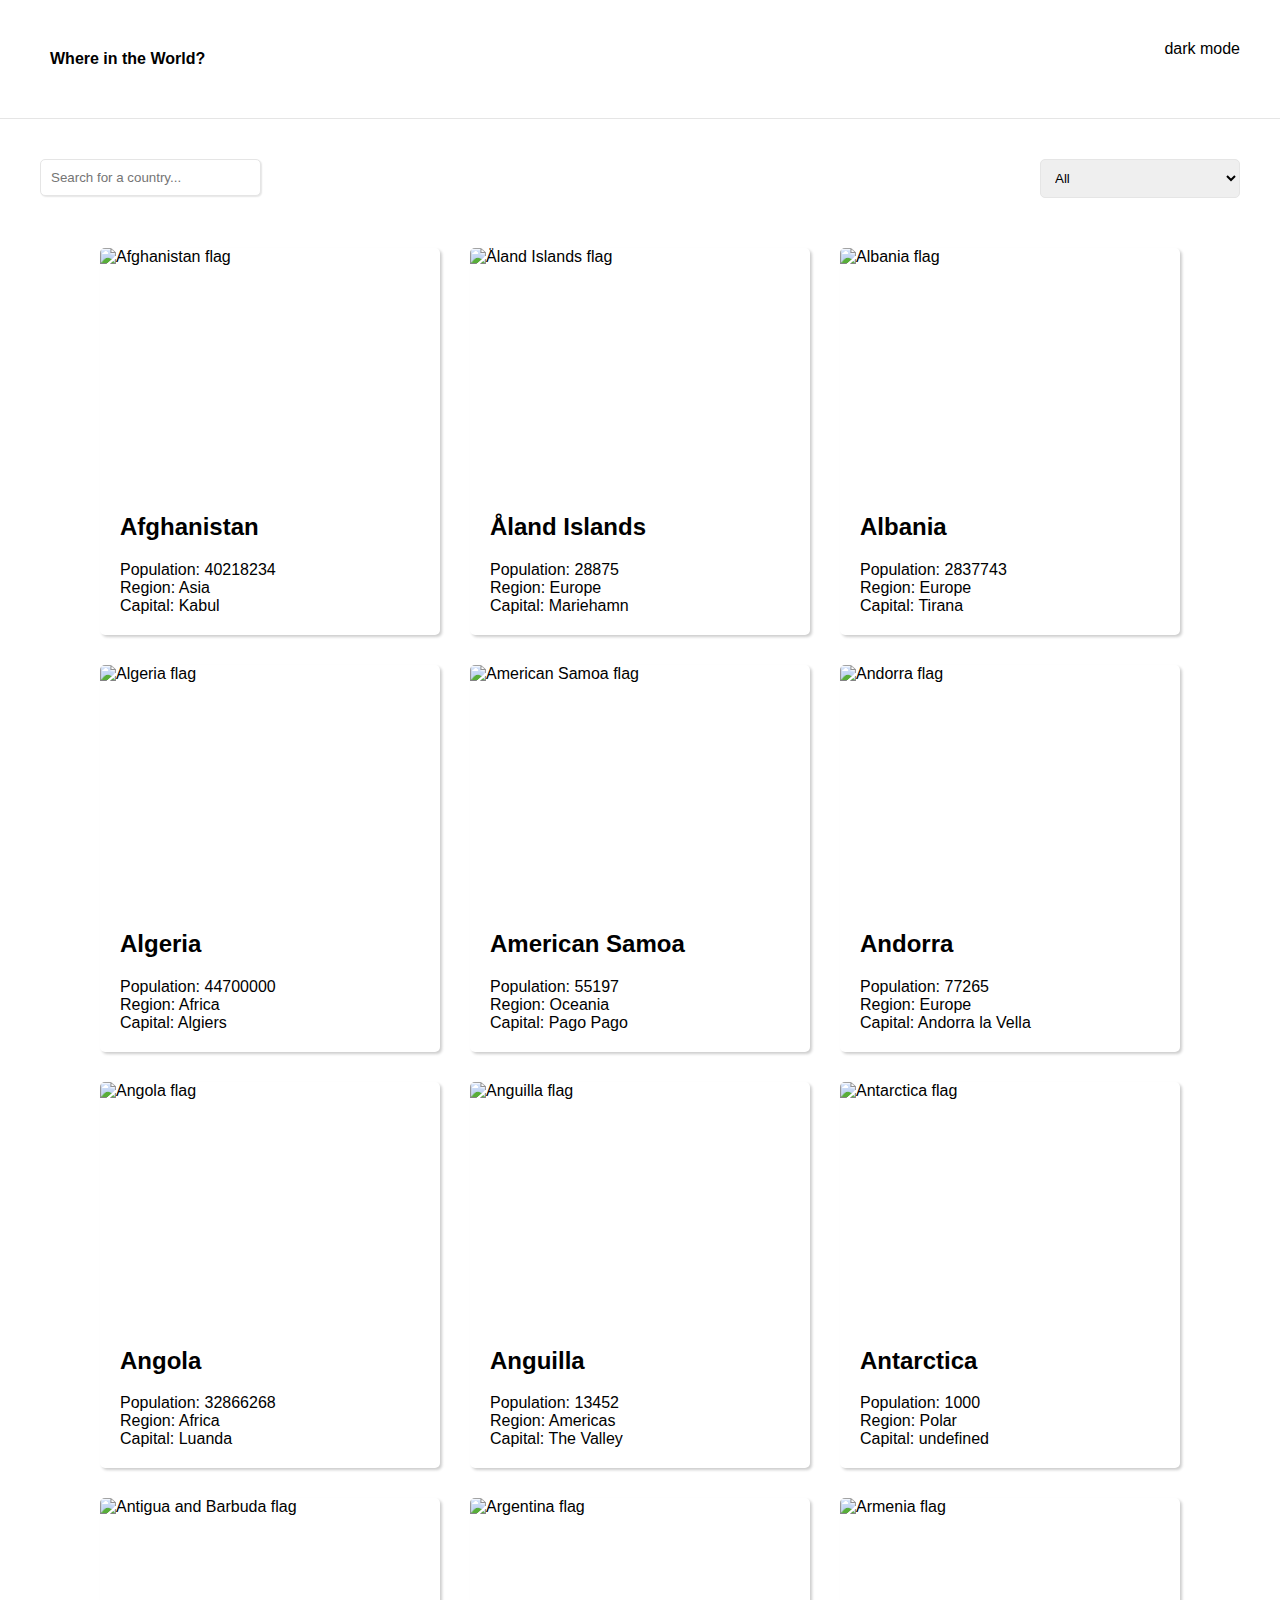
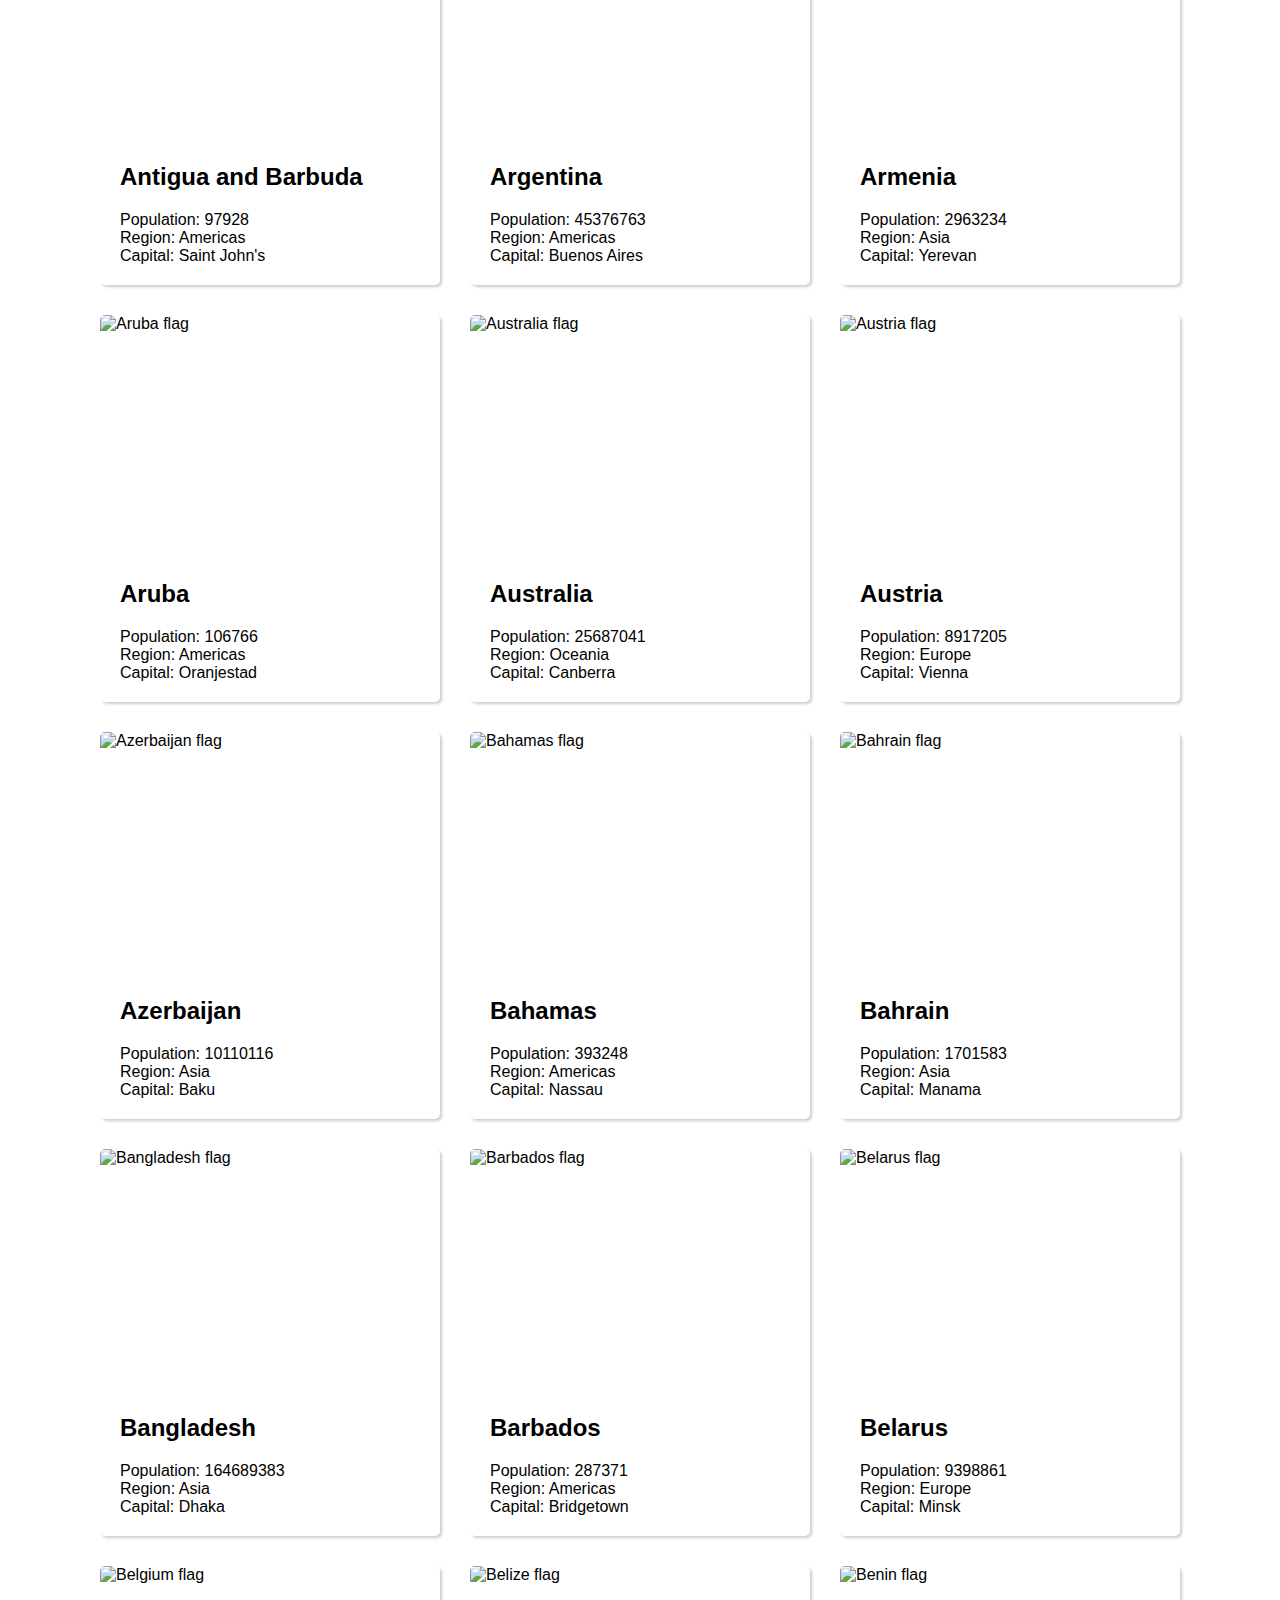
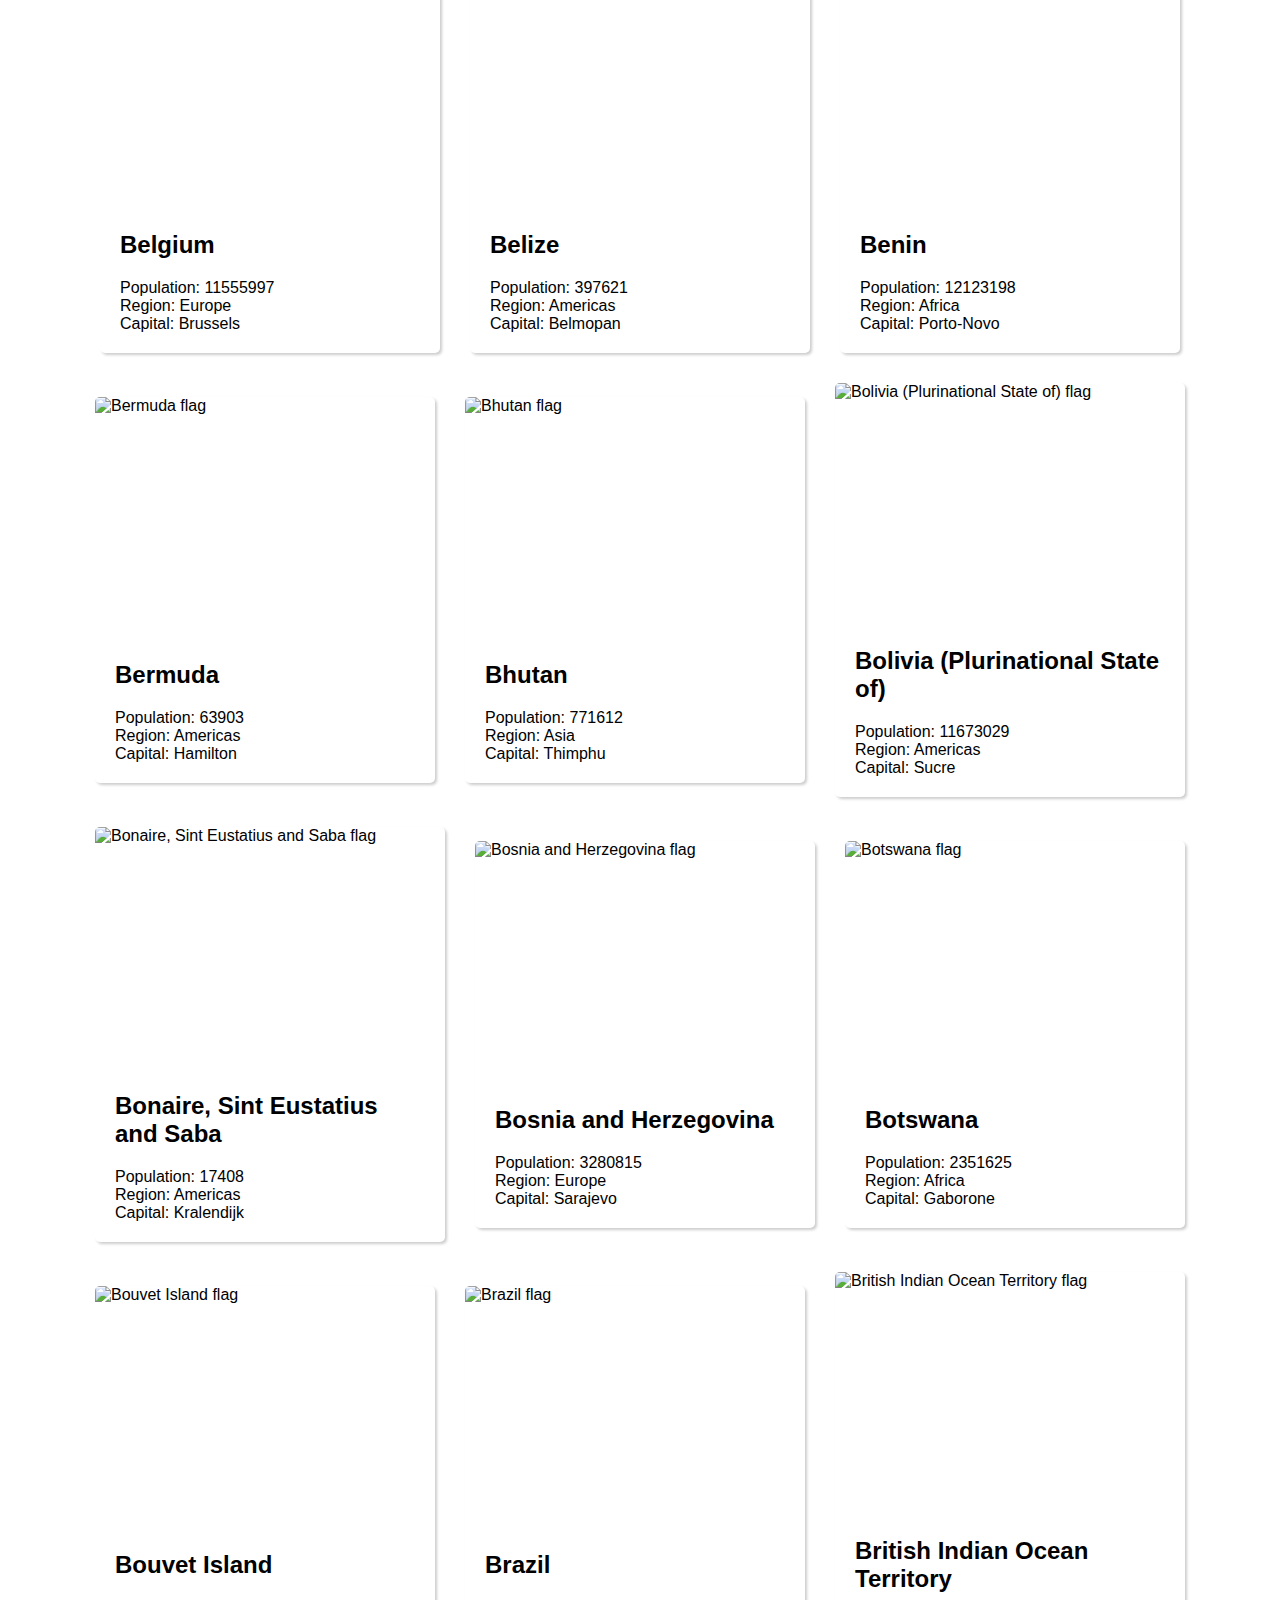
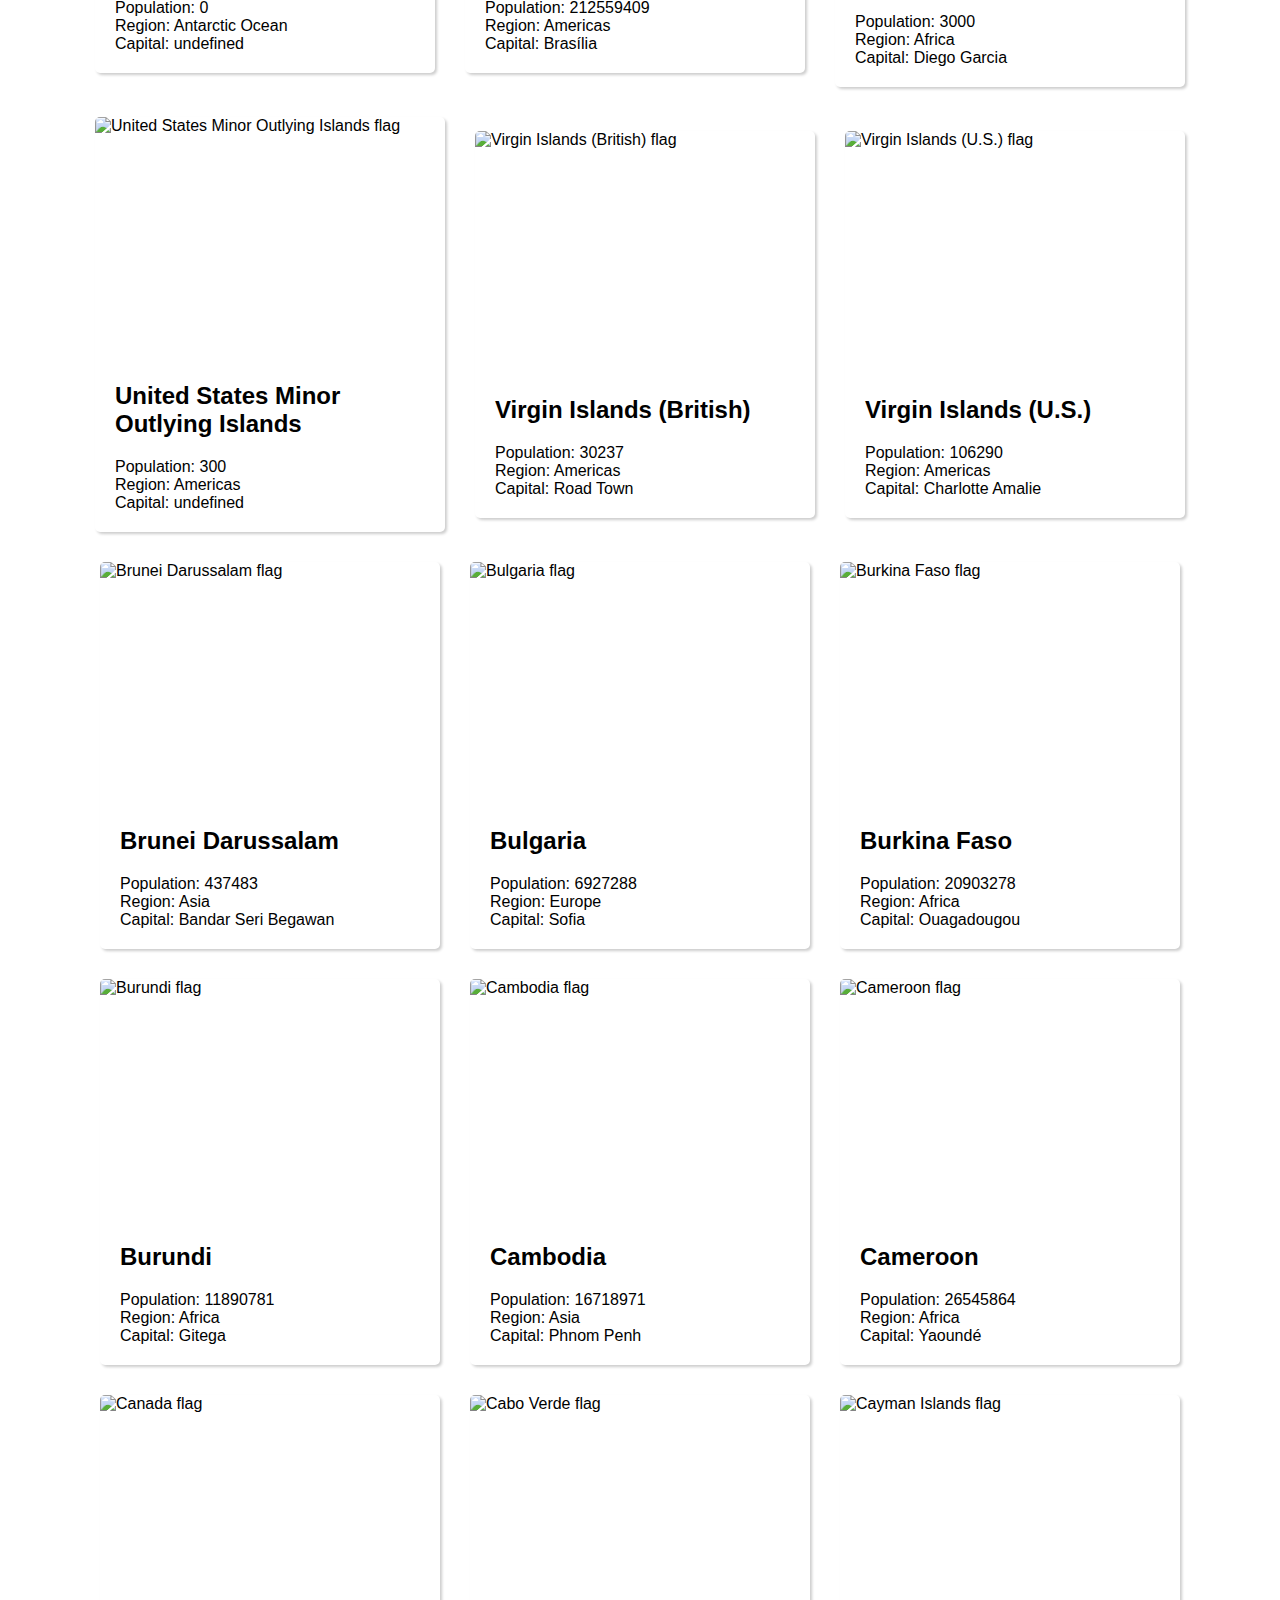
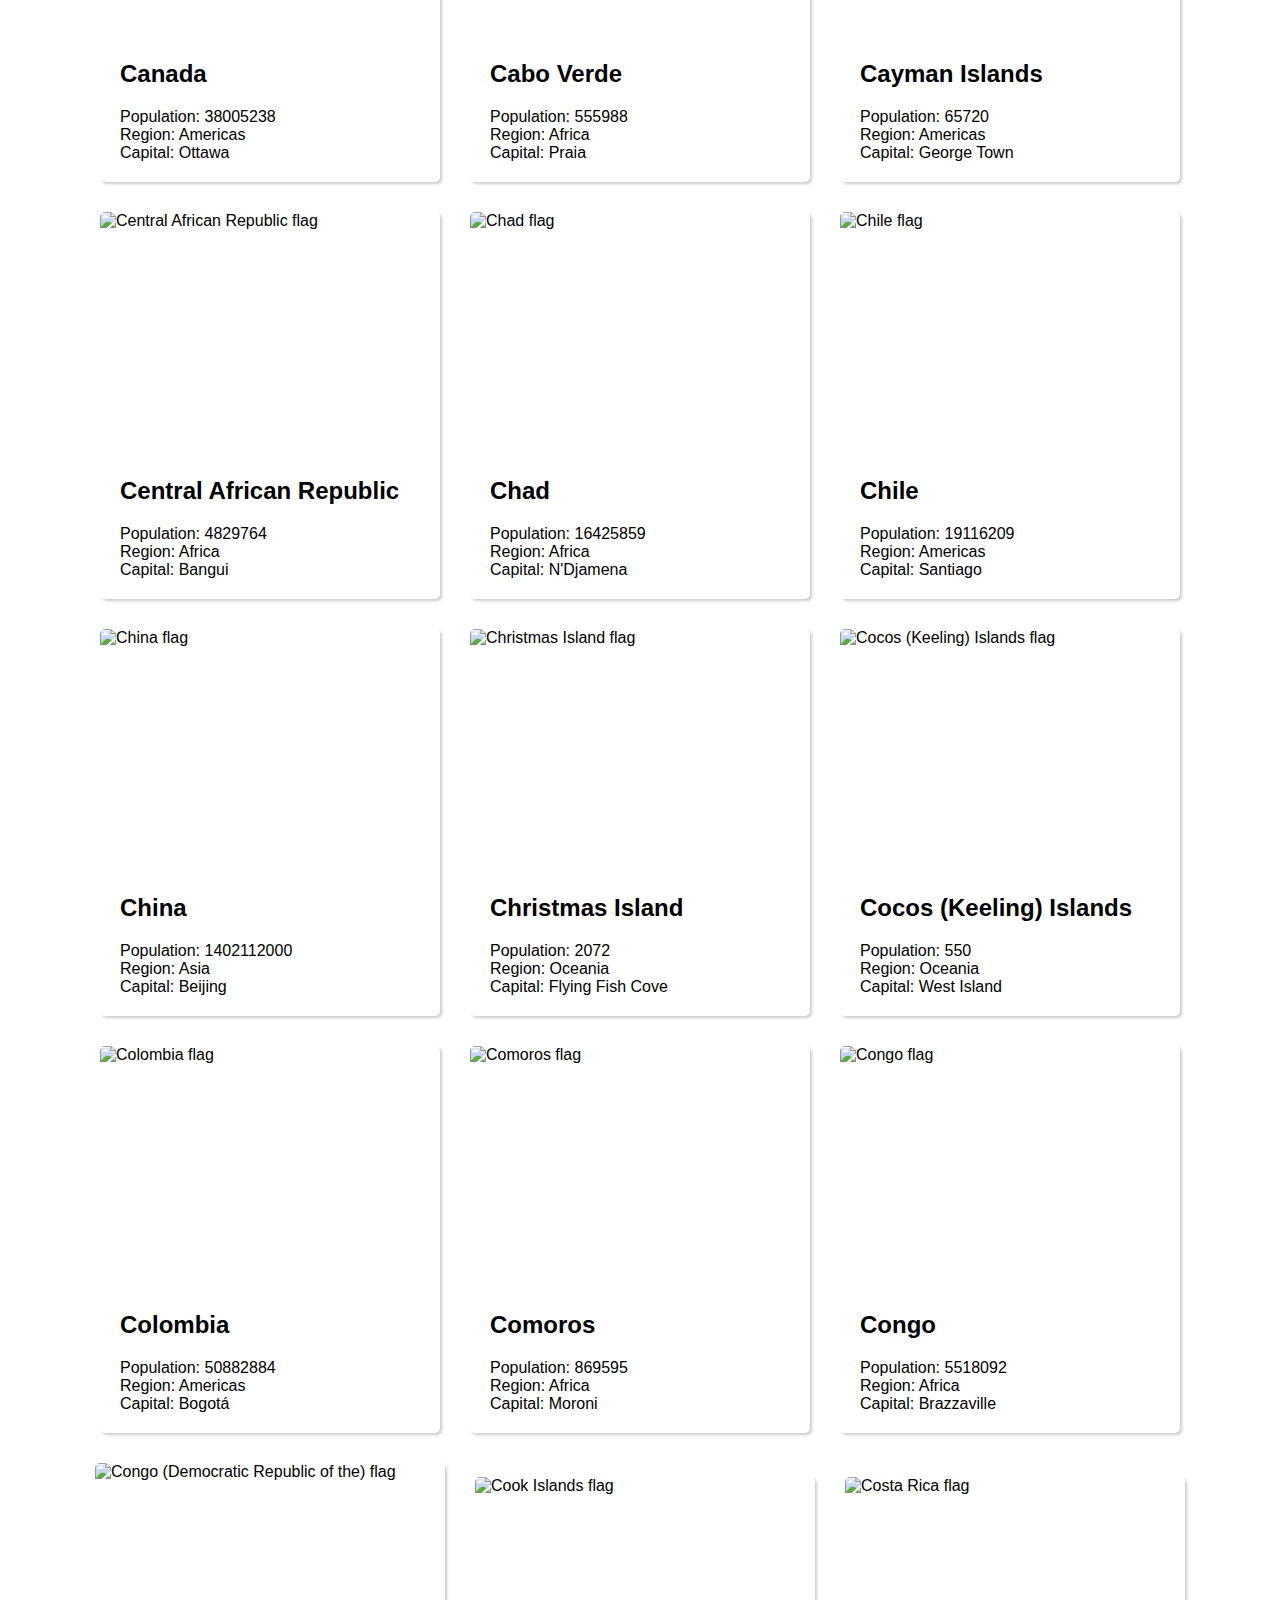
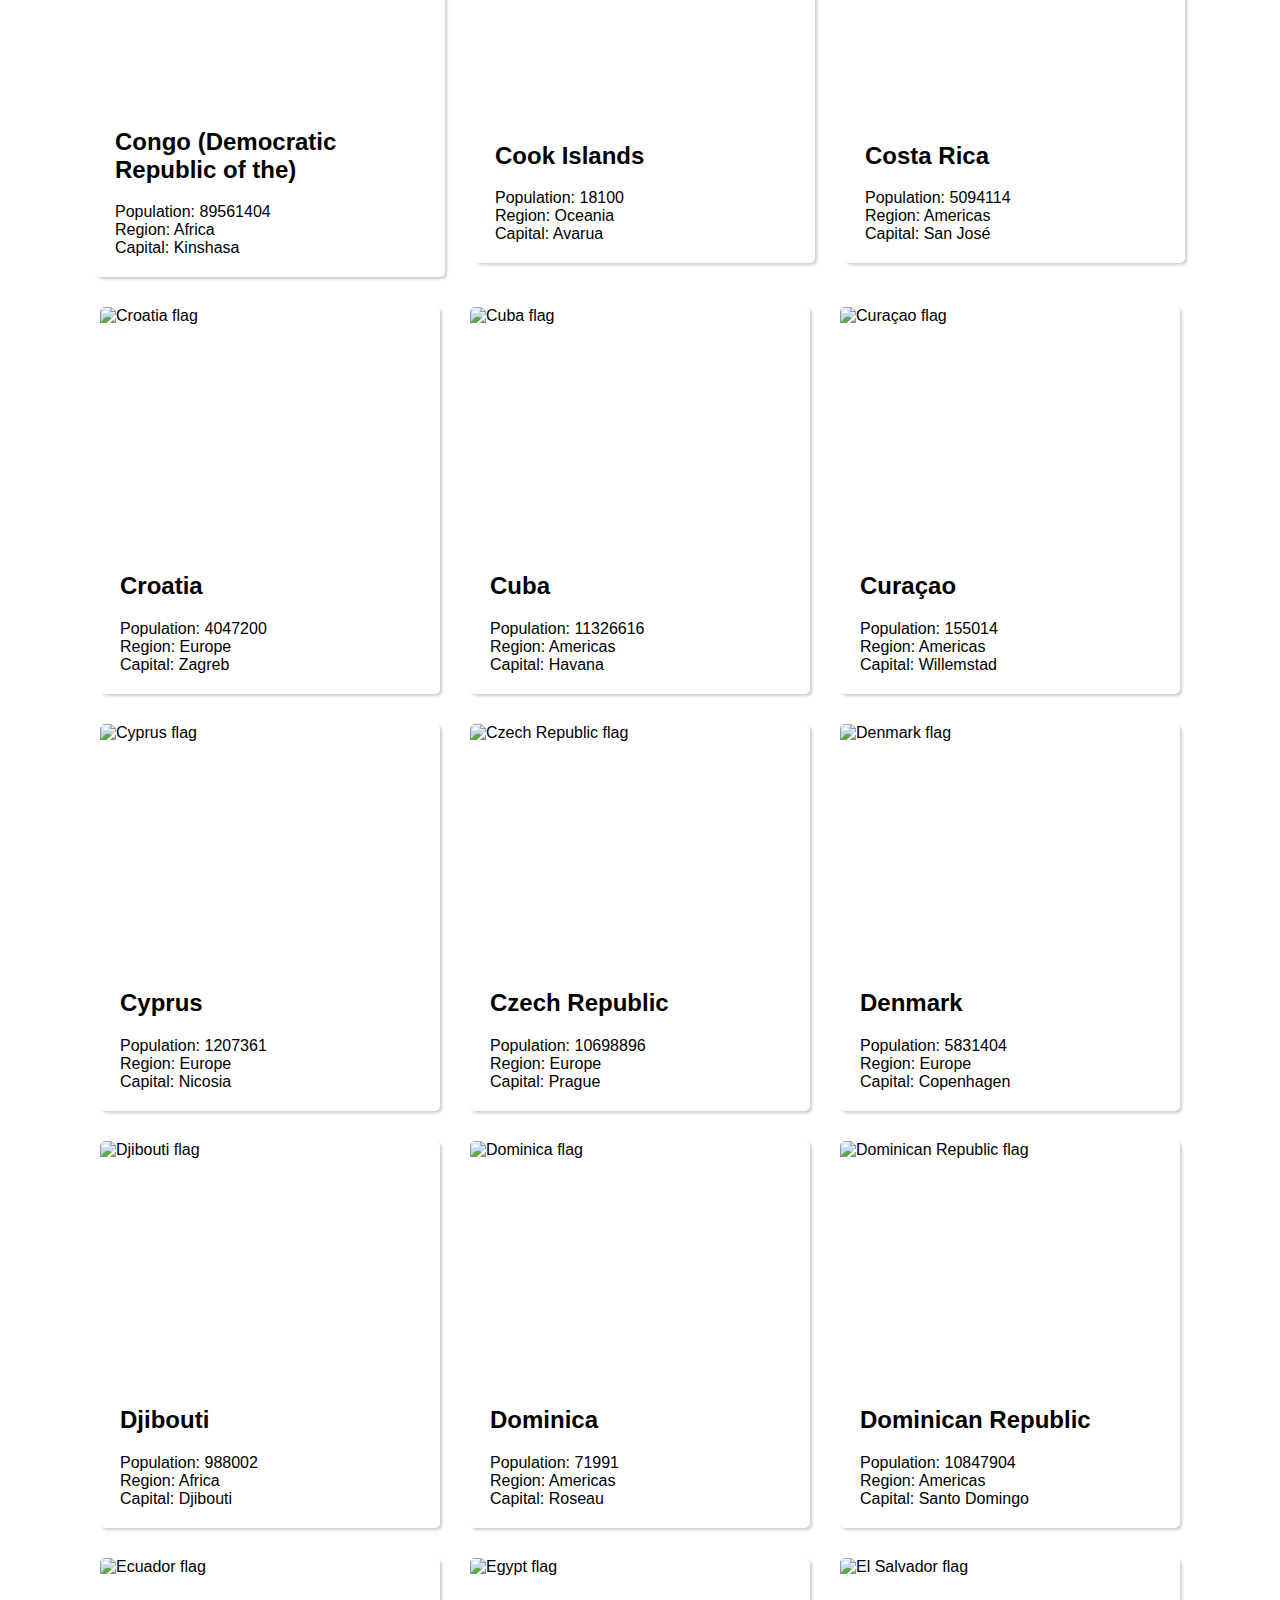
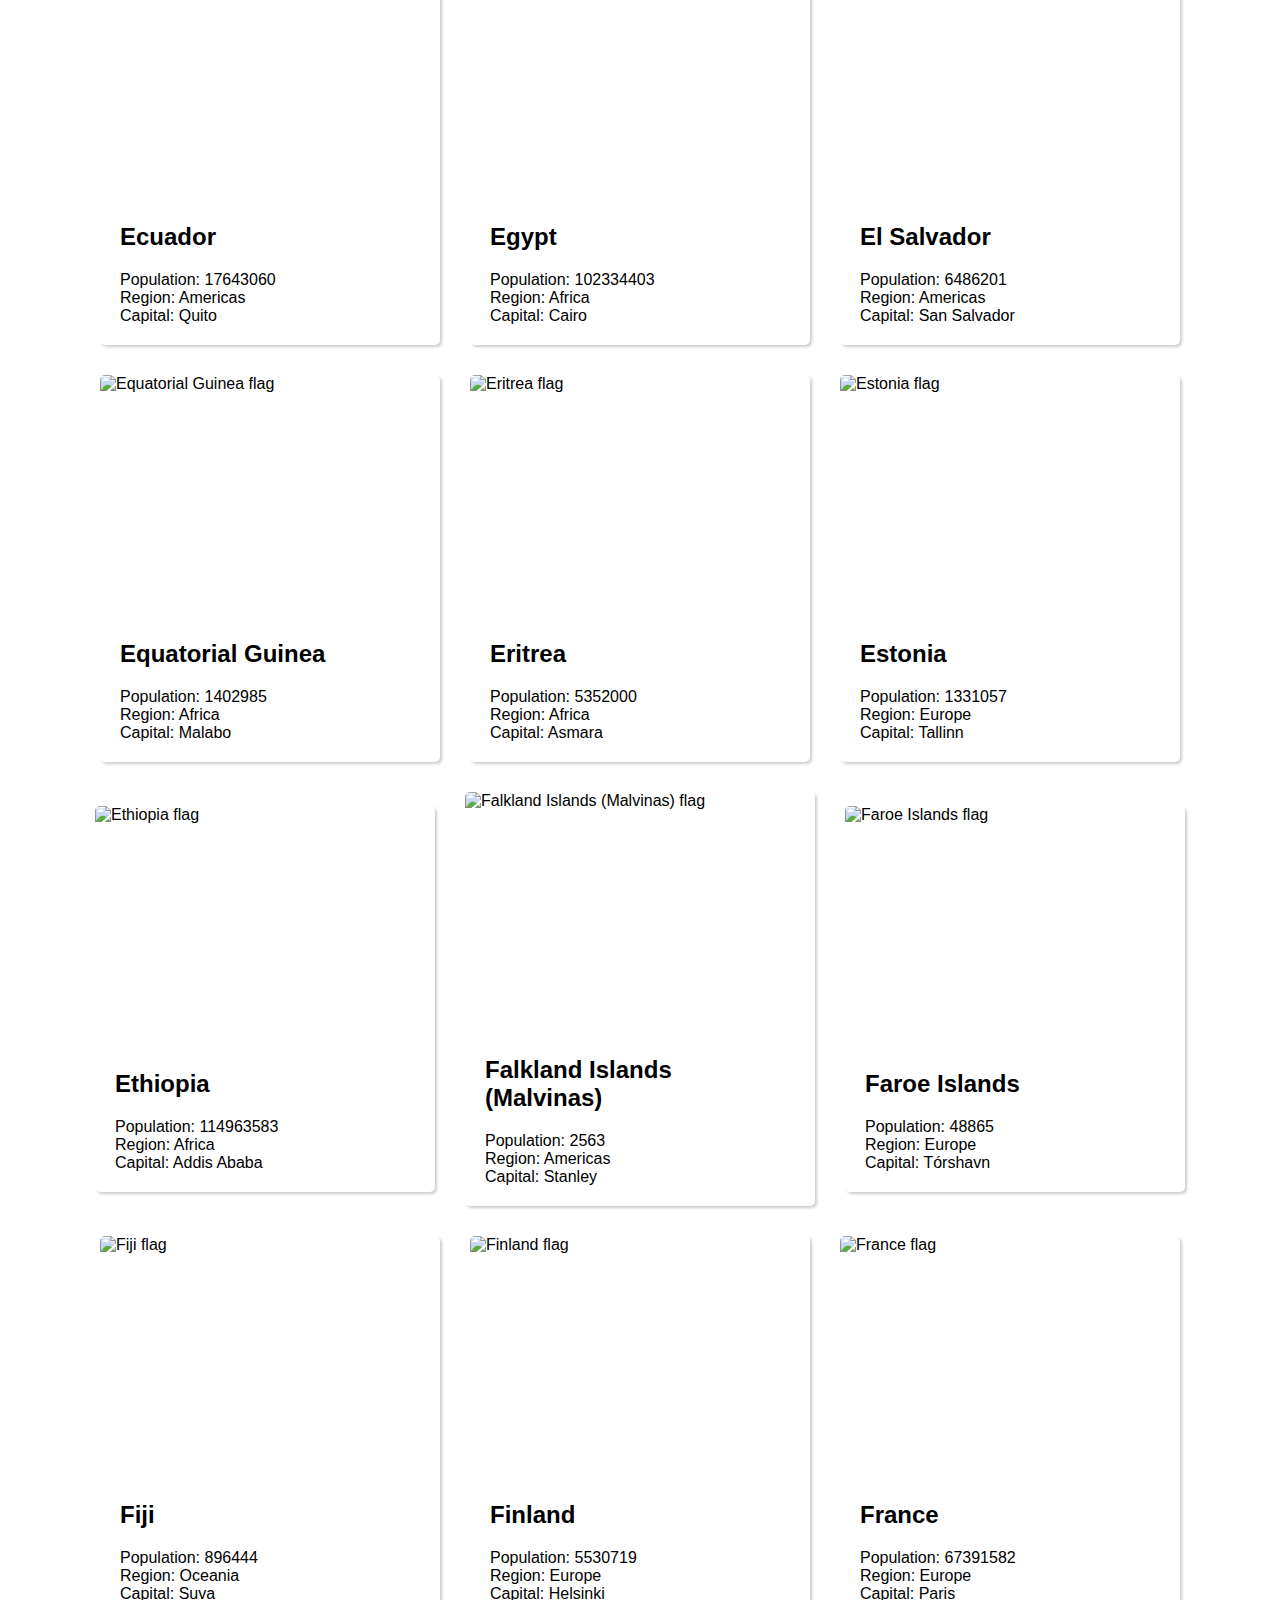
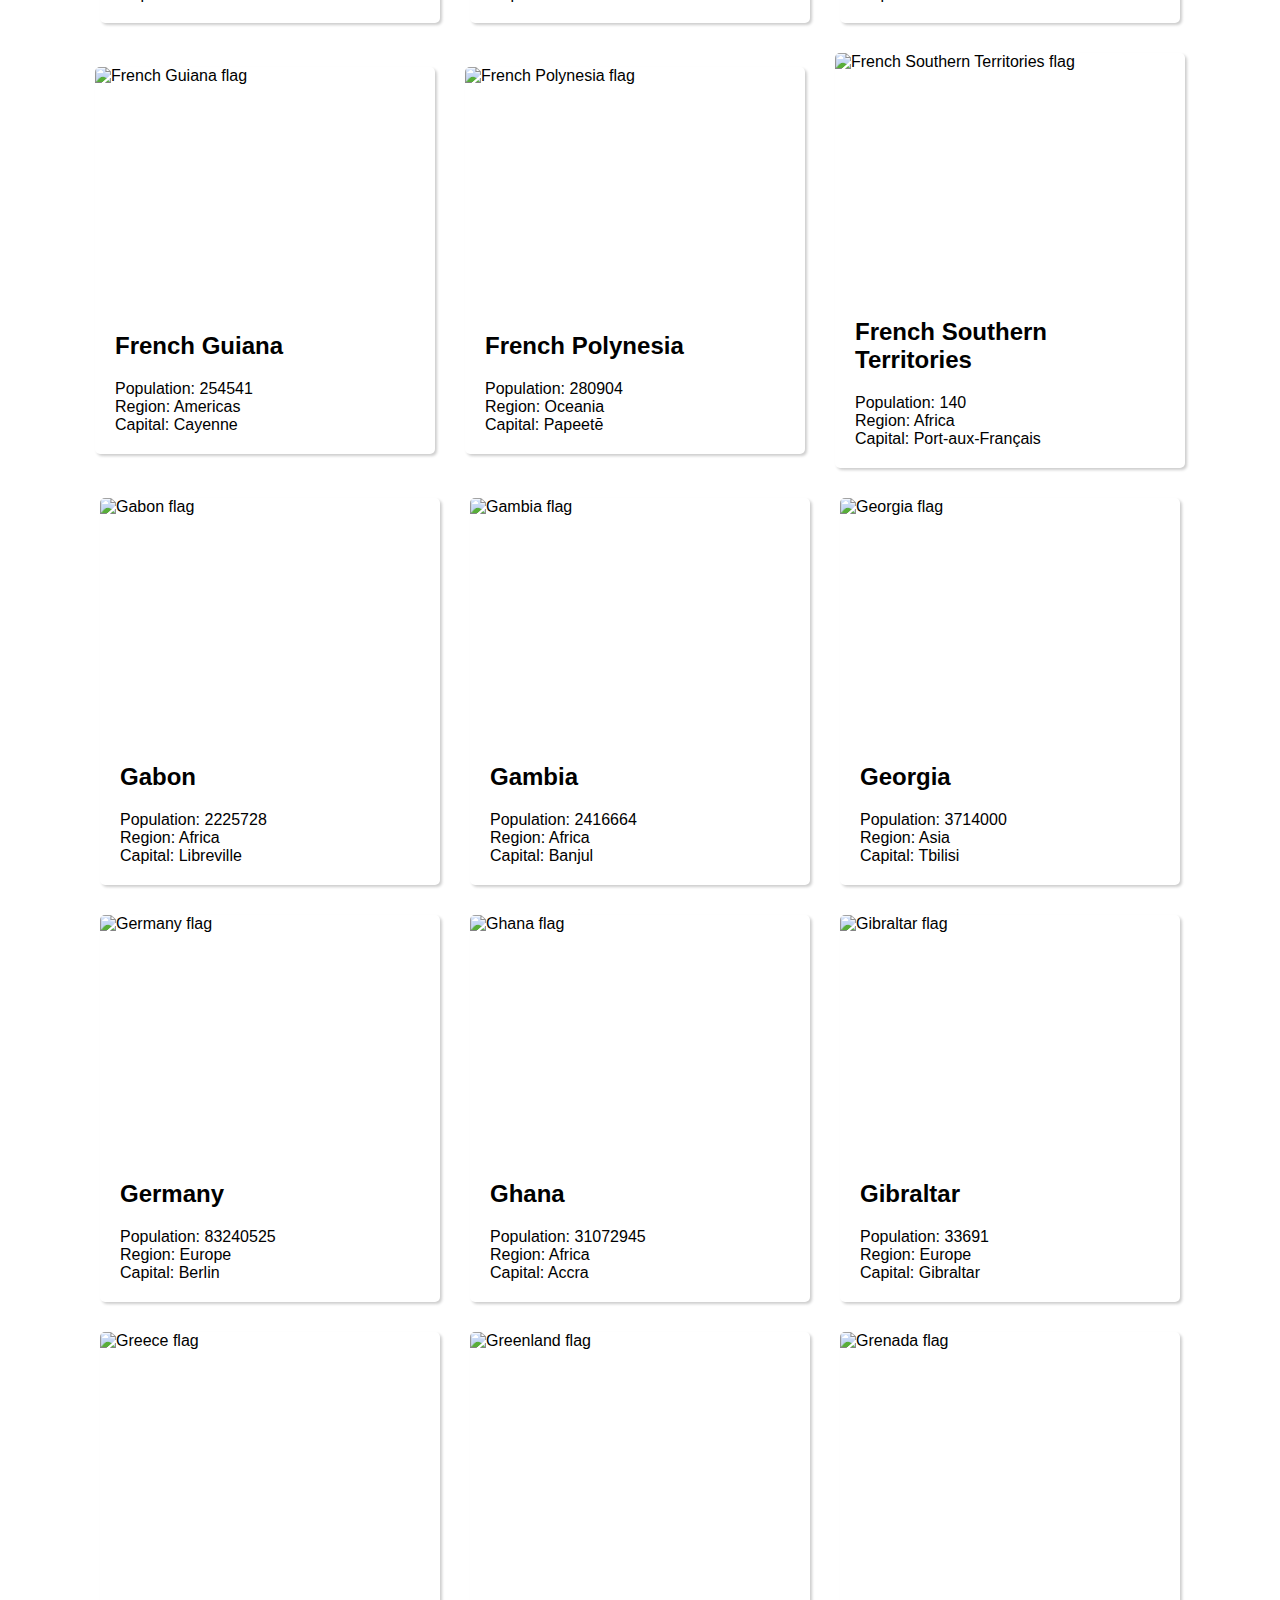
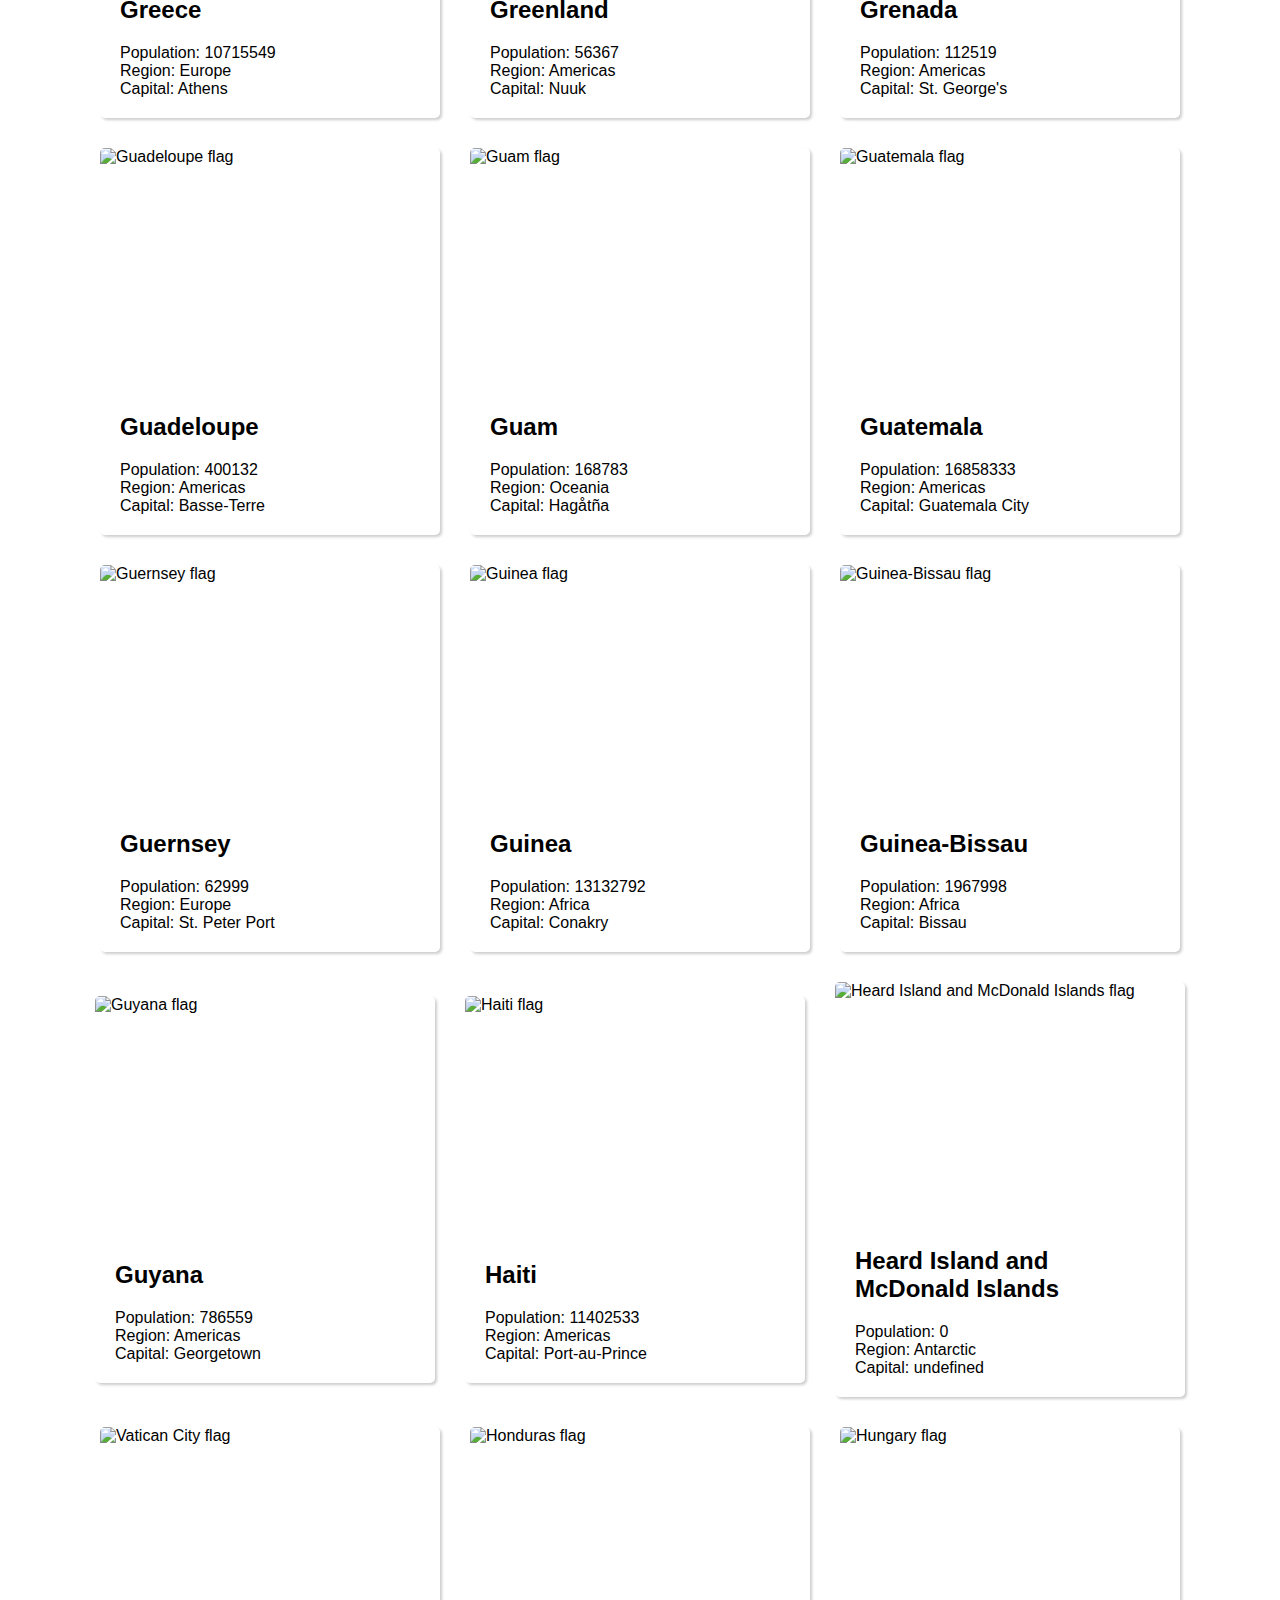
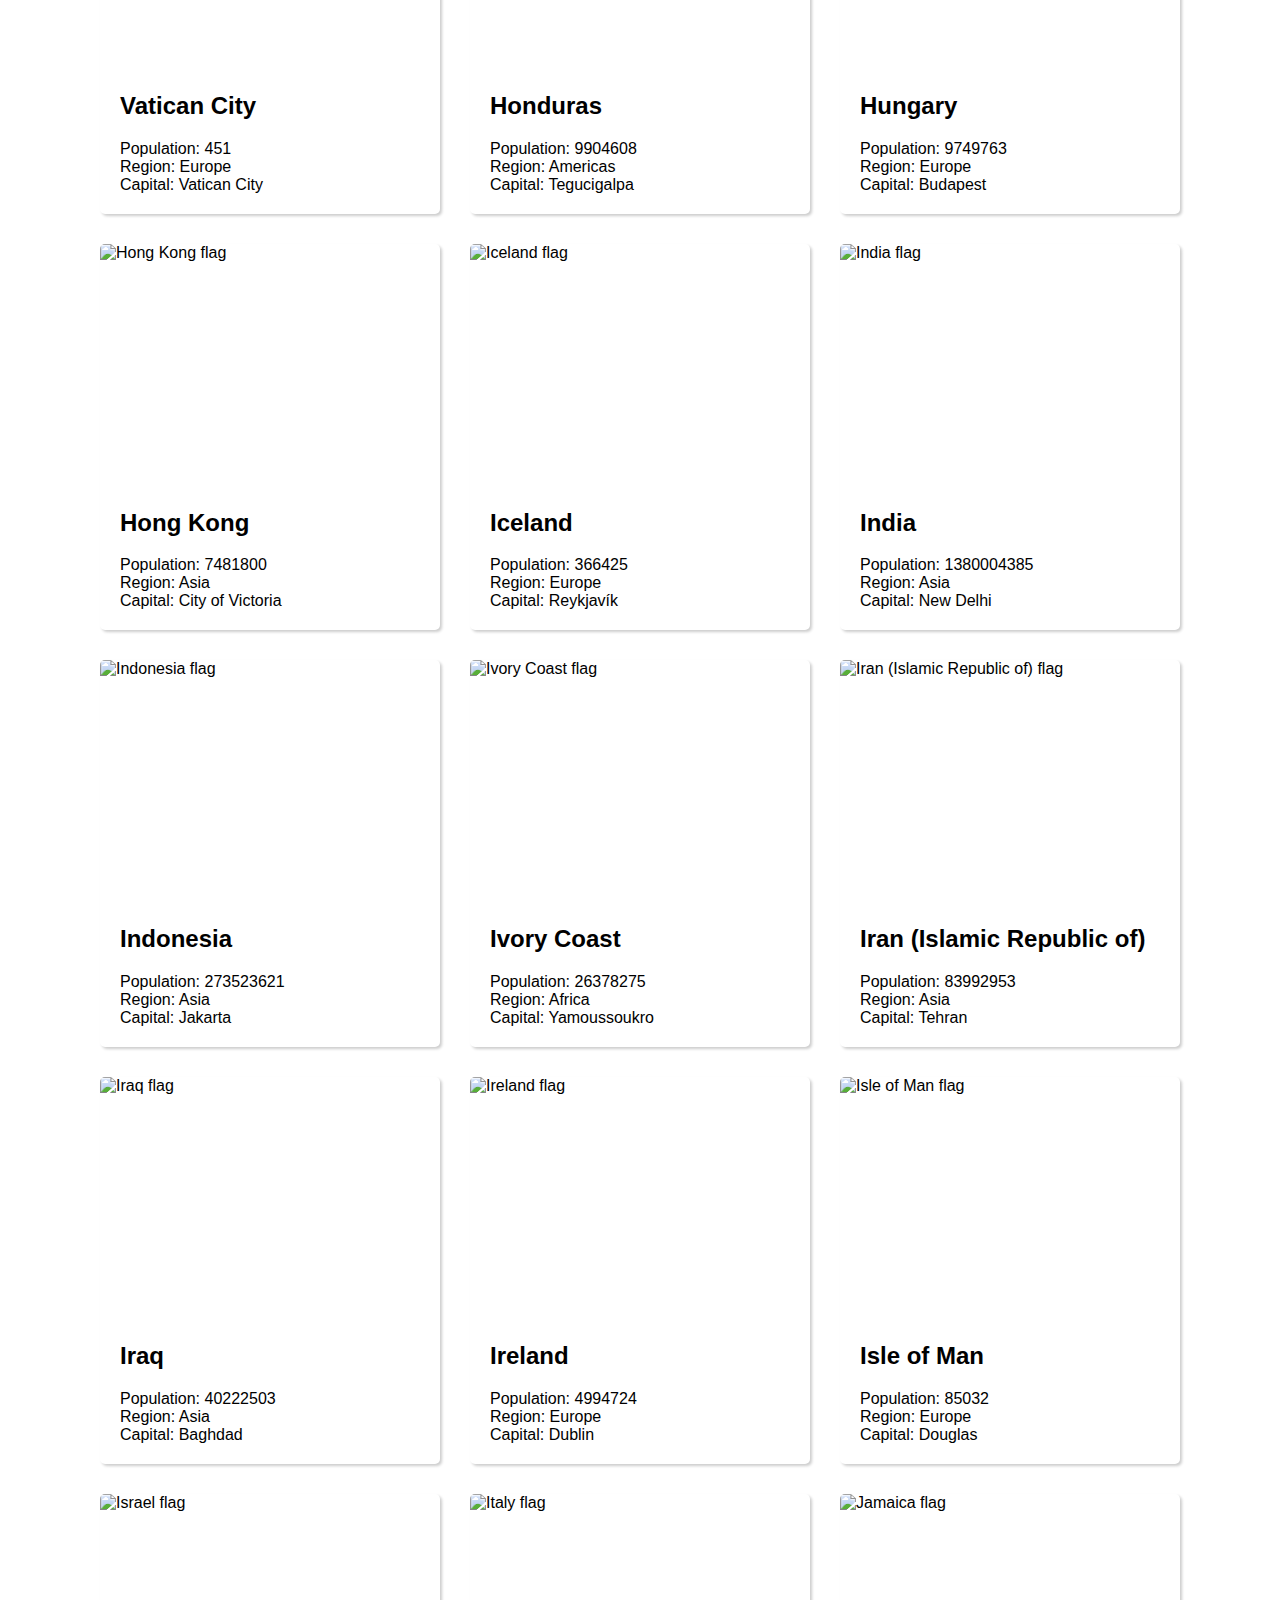
==== index.html @ e487a68d "Initial commit" ====
<!DOCTYPE html>
<html lang="en">

<head>
    <meta charset="UTF-8">
    <meta name="viewport" content="width=device-width, initial-scale=1.0">
    <title>Document</title>
    <link type="text/css" rel="stylesheet" href="styles.css">

</head>

<body>
    <nav class="navigation-bar">
        <header class="header">
            Where in the World?
        </header>
        <div>
            dark mode
        </div>
    </nav>

    <div class="search-bar">
        <div>
            <input type="text" id="country-search" placeholder="Search for a country..."
                aria-label="Search for a country">
            <ul id="recommendation-flags" class="recommendation-flags"></ul>
        </div>
        <select name="region" id="region">
            <option value="all">All</option>
            <option value="Africa">Africa</option>
            <option value="Americas">Americas</option>
            <option value="Asia">Asia</option>
            <option value="Europe">Europe</option>
            <option value="Oceania">Oceania</option>
        </select>
    </div>
    <div id="main-content">
    </div>

    <script src="index.js" defer></script>
</body>

</html>
---- styles.css ----
body{
    margin: 0;
    padding: 0;
    font-family: 'Roboto', sans-serif;
    font-size: 16px;  
}
.navigation-bar{ 
    border-bottom: 1px solid #e5e5e5;
    padding:40px;
    display: flex;
    justify-content: space-between;
}
.header{
    padding: 10px;
    font-weight: bold;
}

.search-bar{
    margin: 40px;
    display: flex;
    justify-content: space-between;
}

.search-bar input{
    max-width: 300px;
    width: 100%;
    padding: 10px;
    border: 1px solid #e5e5e5;
    border-radius: 5px;
    box-shadow: 1px 1px 1.5px rgba(0, 0, 0, 0.1);

}

.search-bar select {
    max-width: 200px;
    width: 100%;
    padding: 10px;
    border: 1px solid #e5e5e5;
    border-radius: 5px;
    outline: none;
}

#main-content{
    max-width: 100%;
    display: flex;
    flex-wrap: wrap;
    overflow: hidden;
    justify-content: center;
    align-items: center;
    gap: 30px;
    padding: 10px;

}

.flags-info{
    display: flex;
    flex-direction: column;
    padding: 20px;
    justify-content: center;
    align-items: left;
}

.flags{
    max-width: 350px;
    box-shadow: 2px 2px 3px rgba(0, 0, 0, 0.2);
    border-radius: 5px;
}

img {
    border-top-left-radius: 5px;
    border-top-right-radius: 5px;
    min-height: 225px;
    max-height: 230px;
    min-width: 340px;
    max-width: 350px; 
    width: 100%;
    height: 100%;
    object-fit: cover;
  }
  .recommendation-flags{
    display: none;
    background-color: white;
    z-index: 100;
    list-style: none;
    margin: 0;
    position: absolute;
    max-width: 300px;
    width: 100%;
    padding: 10px;
    border: 1px solid #e5e5e5;
    border-radius: 5px;
    box-shadow: 1px 1px 1.5px rgba(0, 0, 0, 0.1);
  }
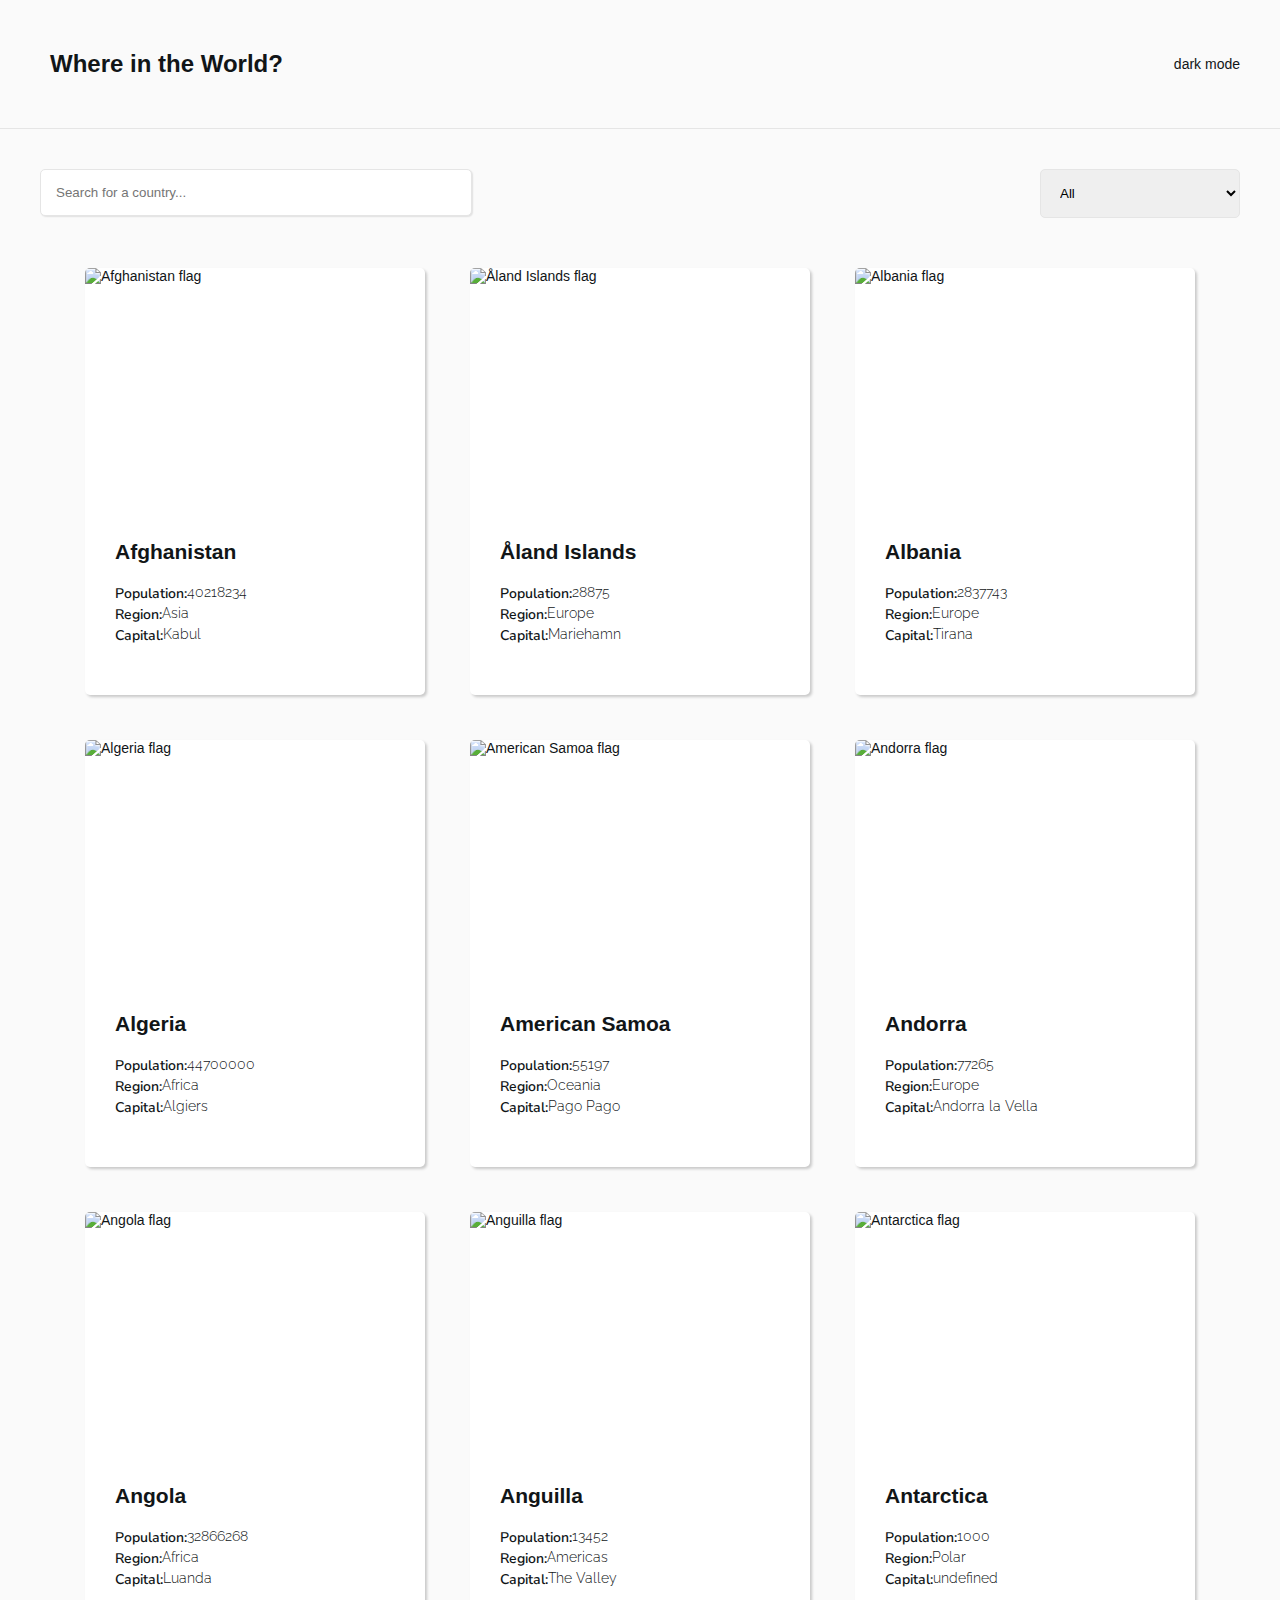
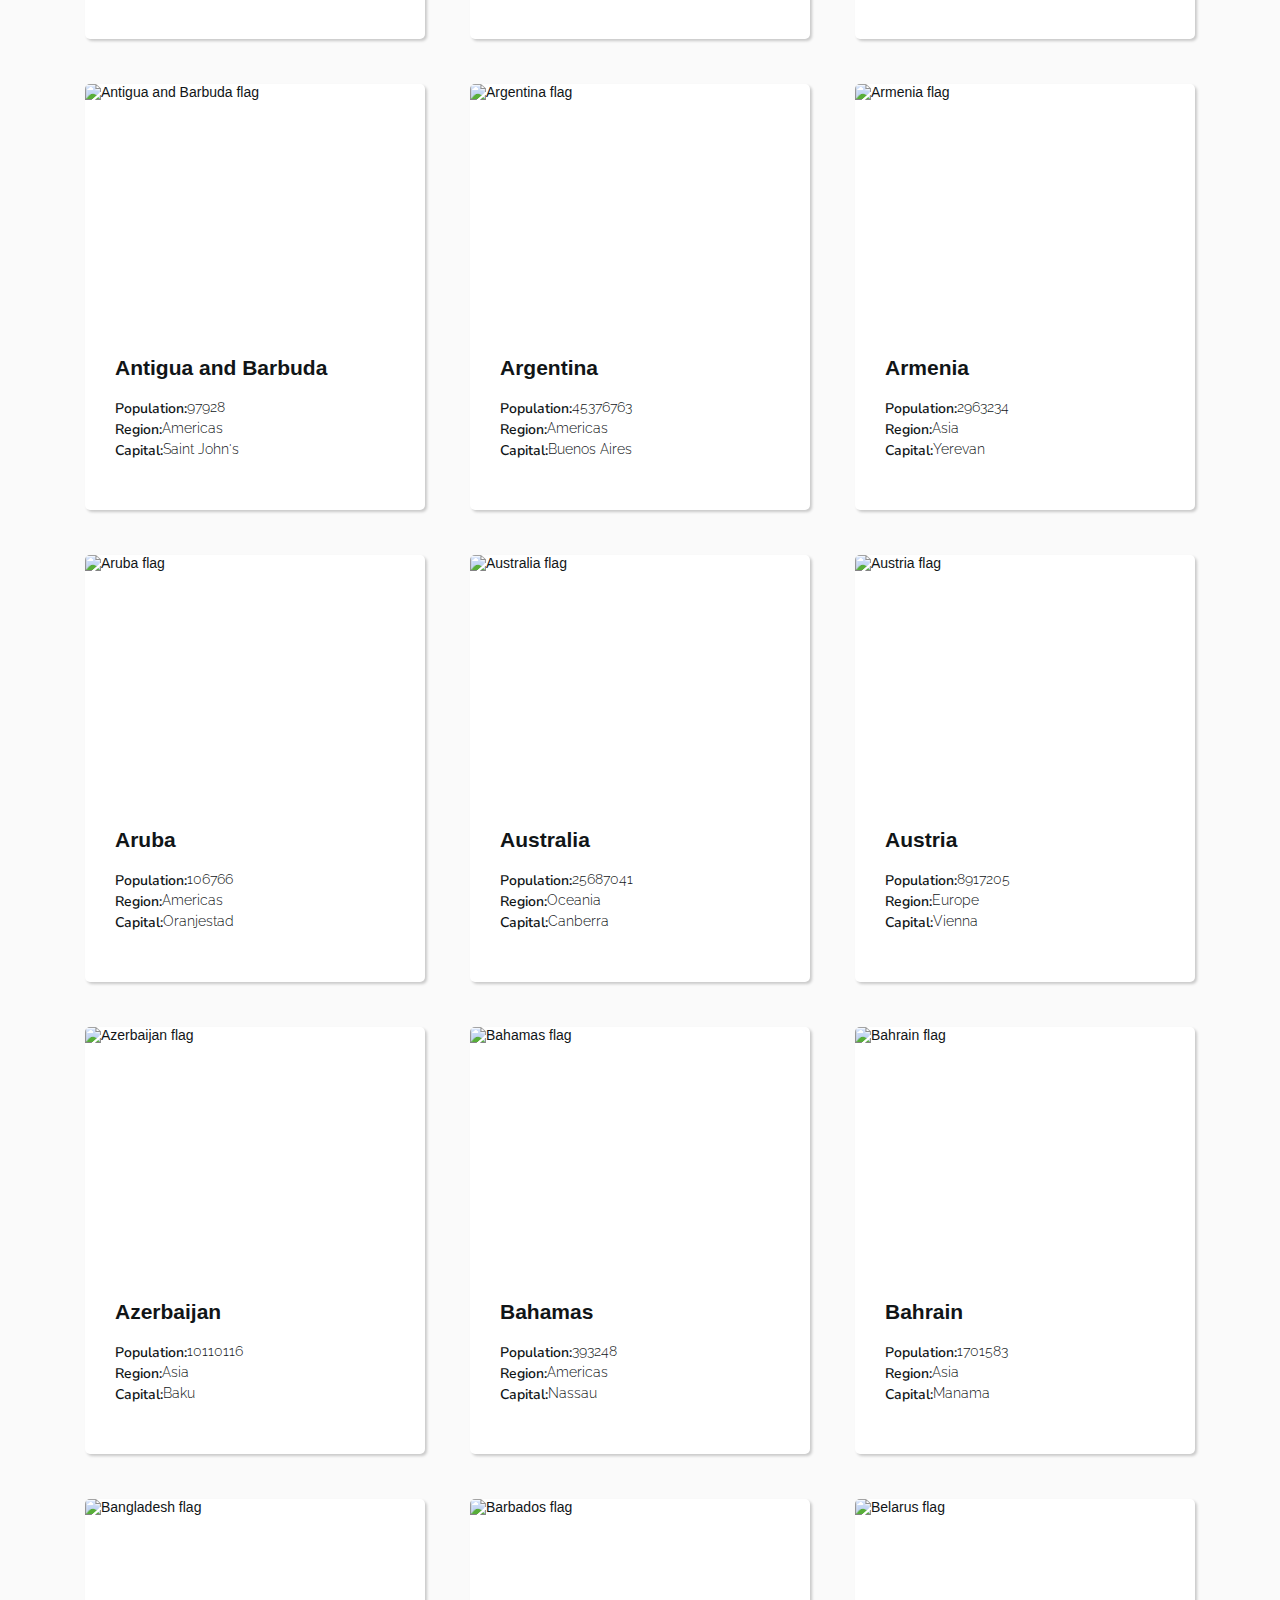
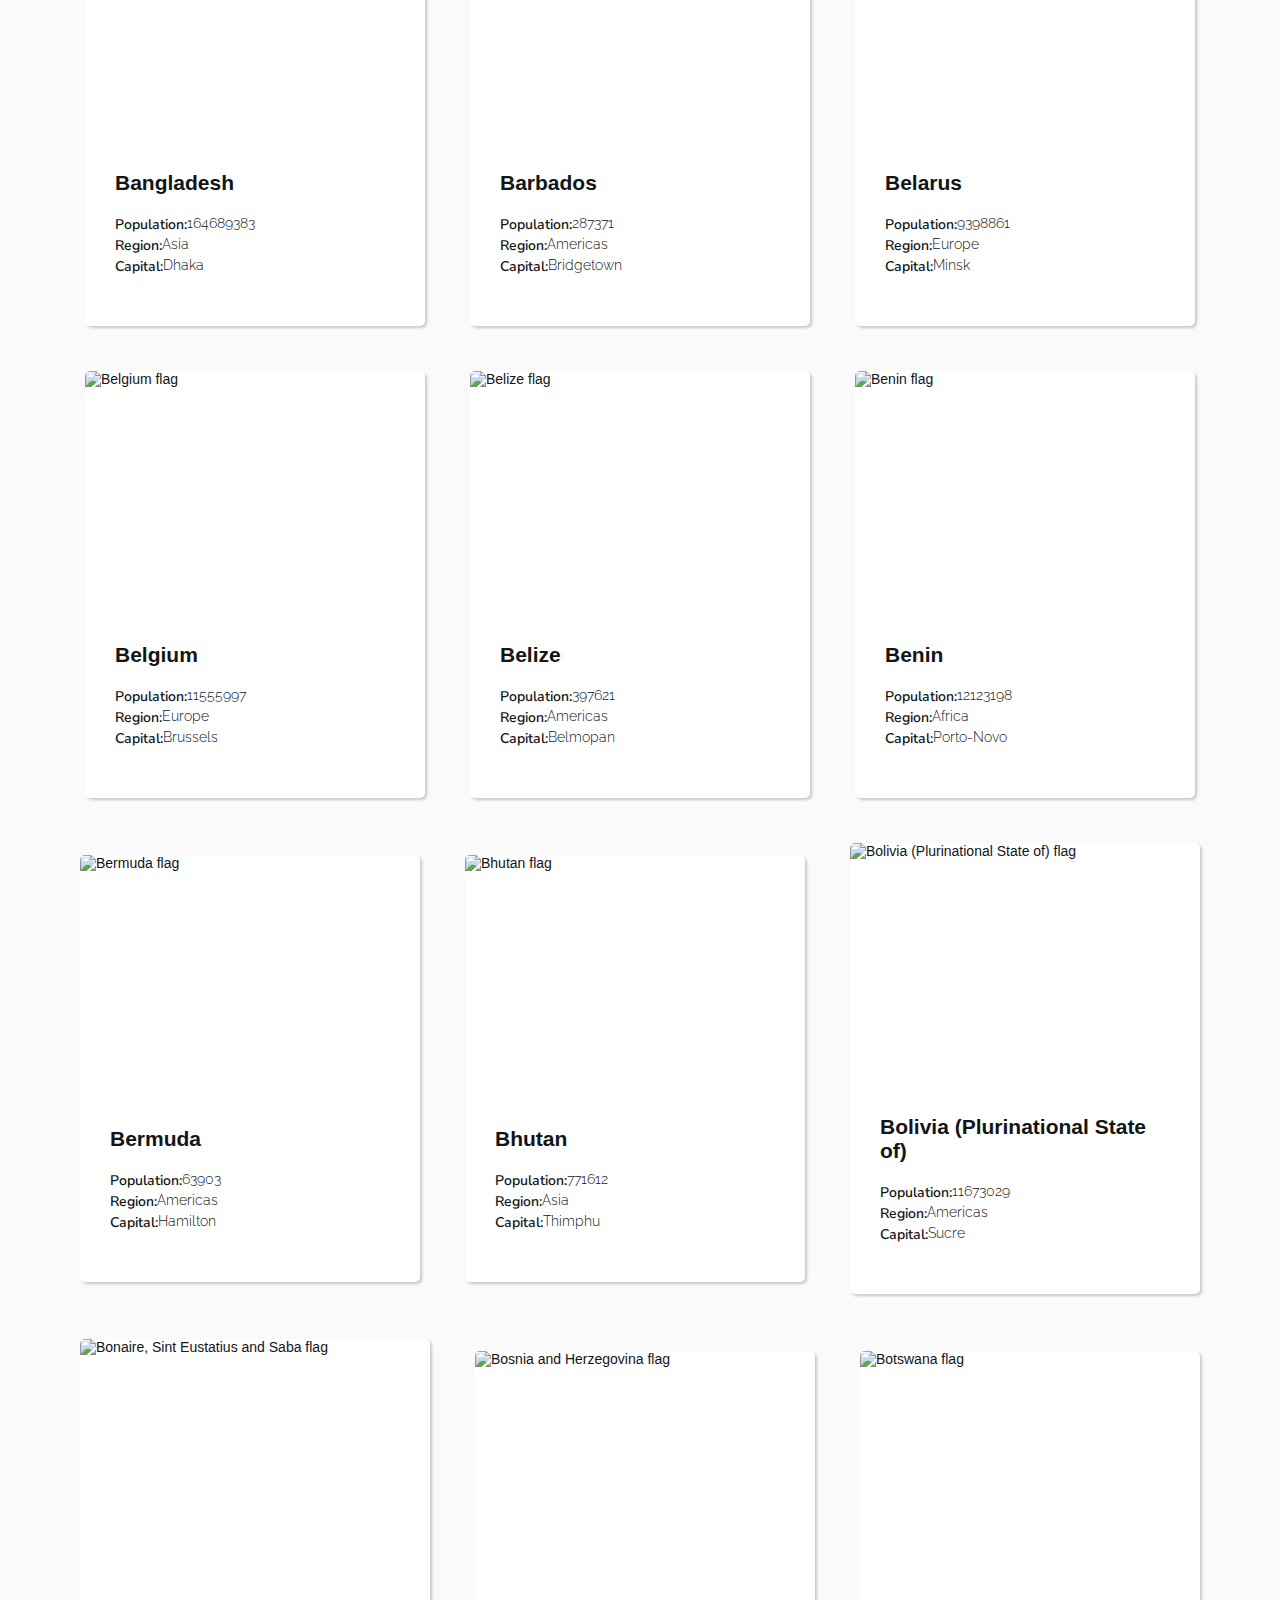
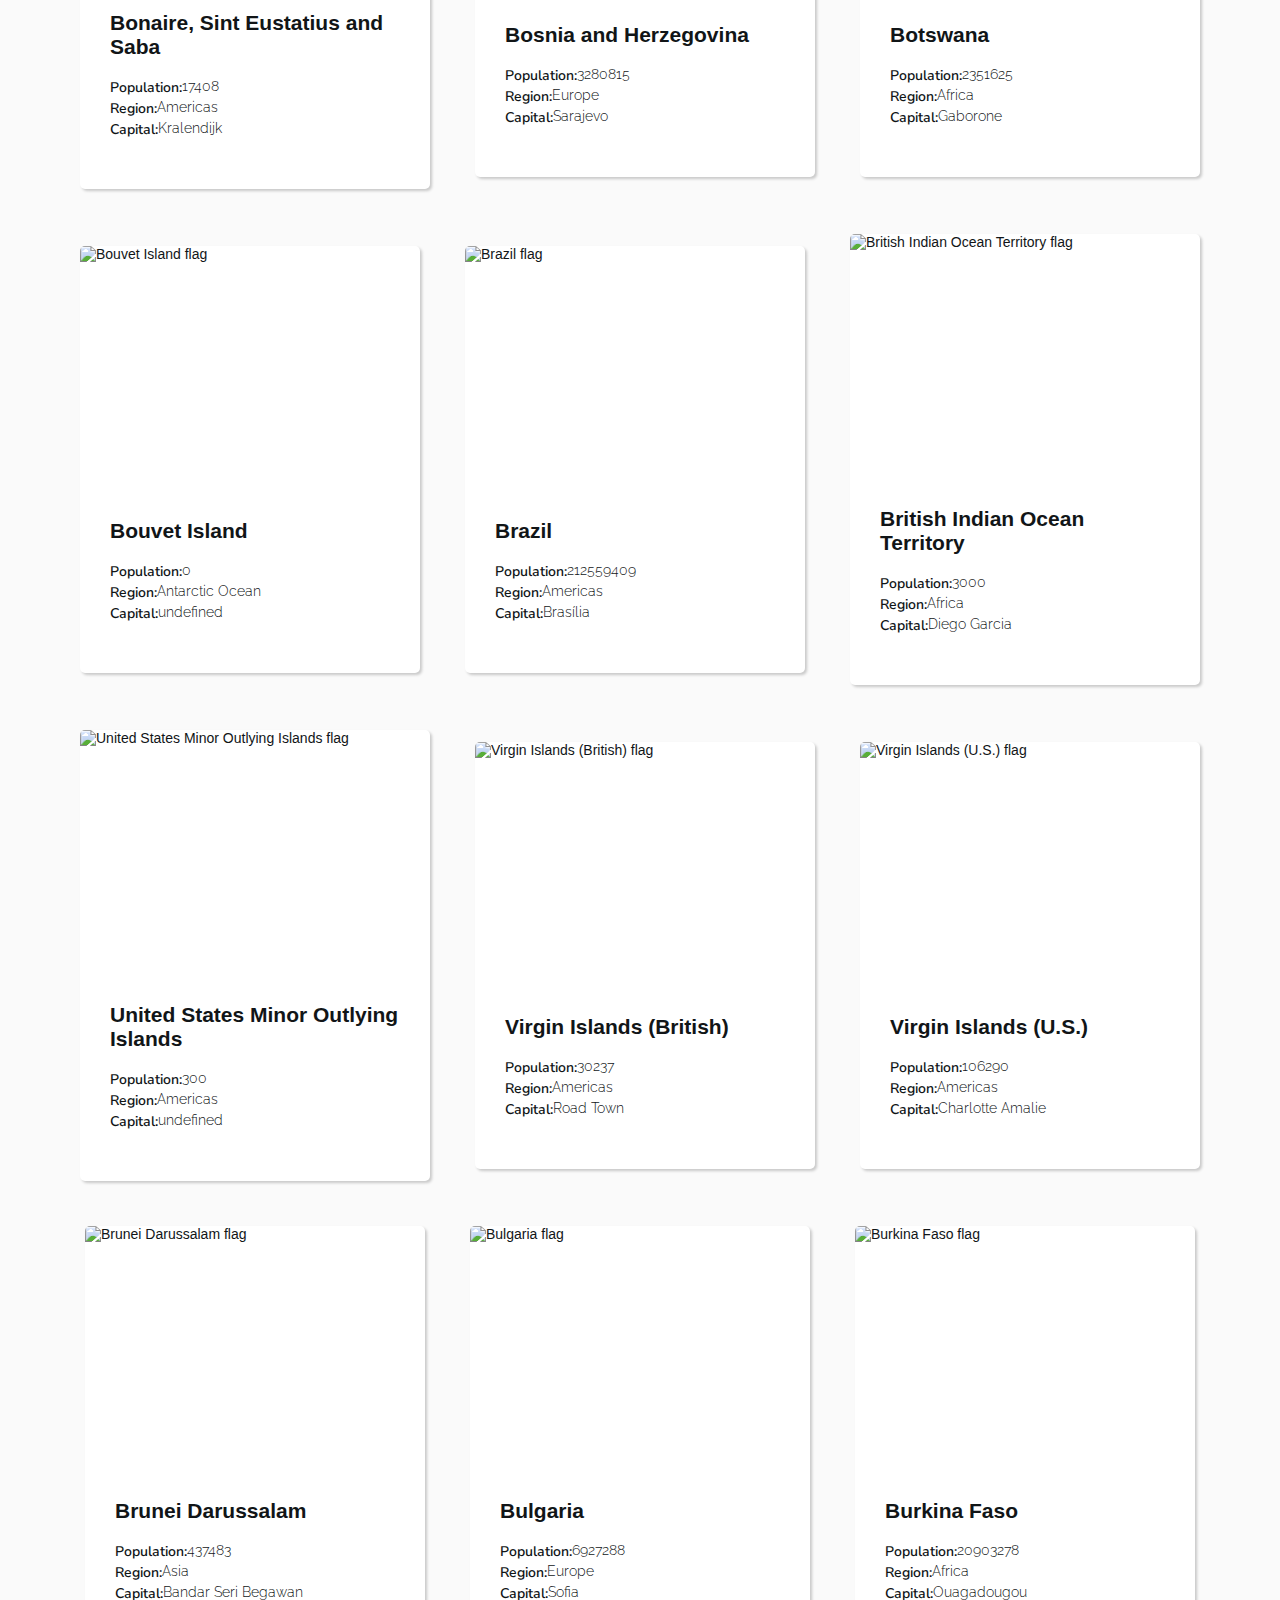
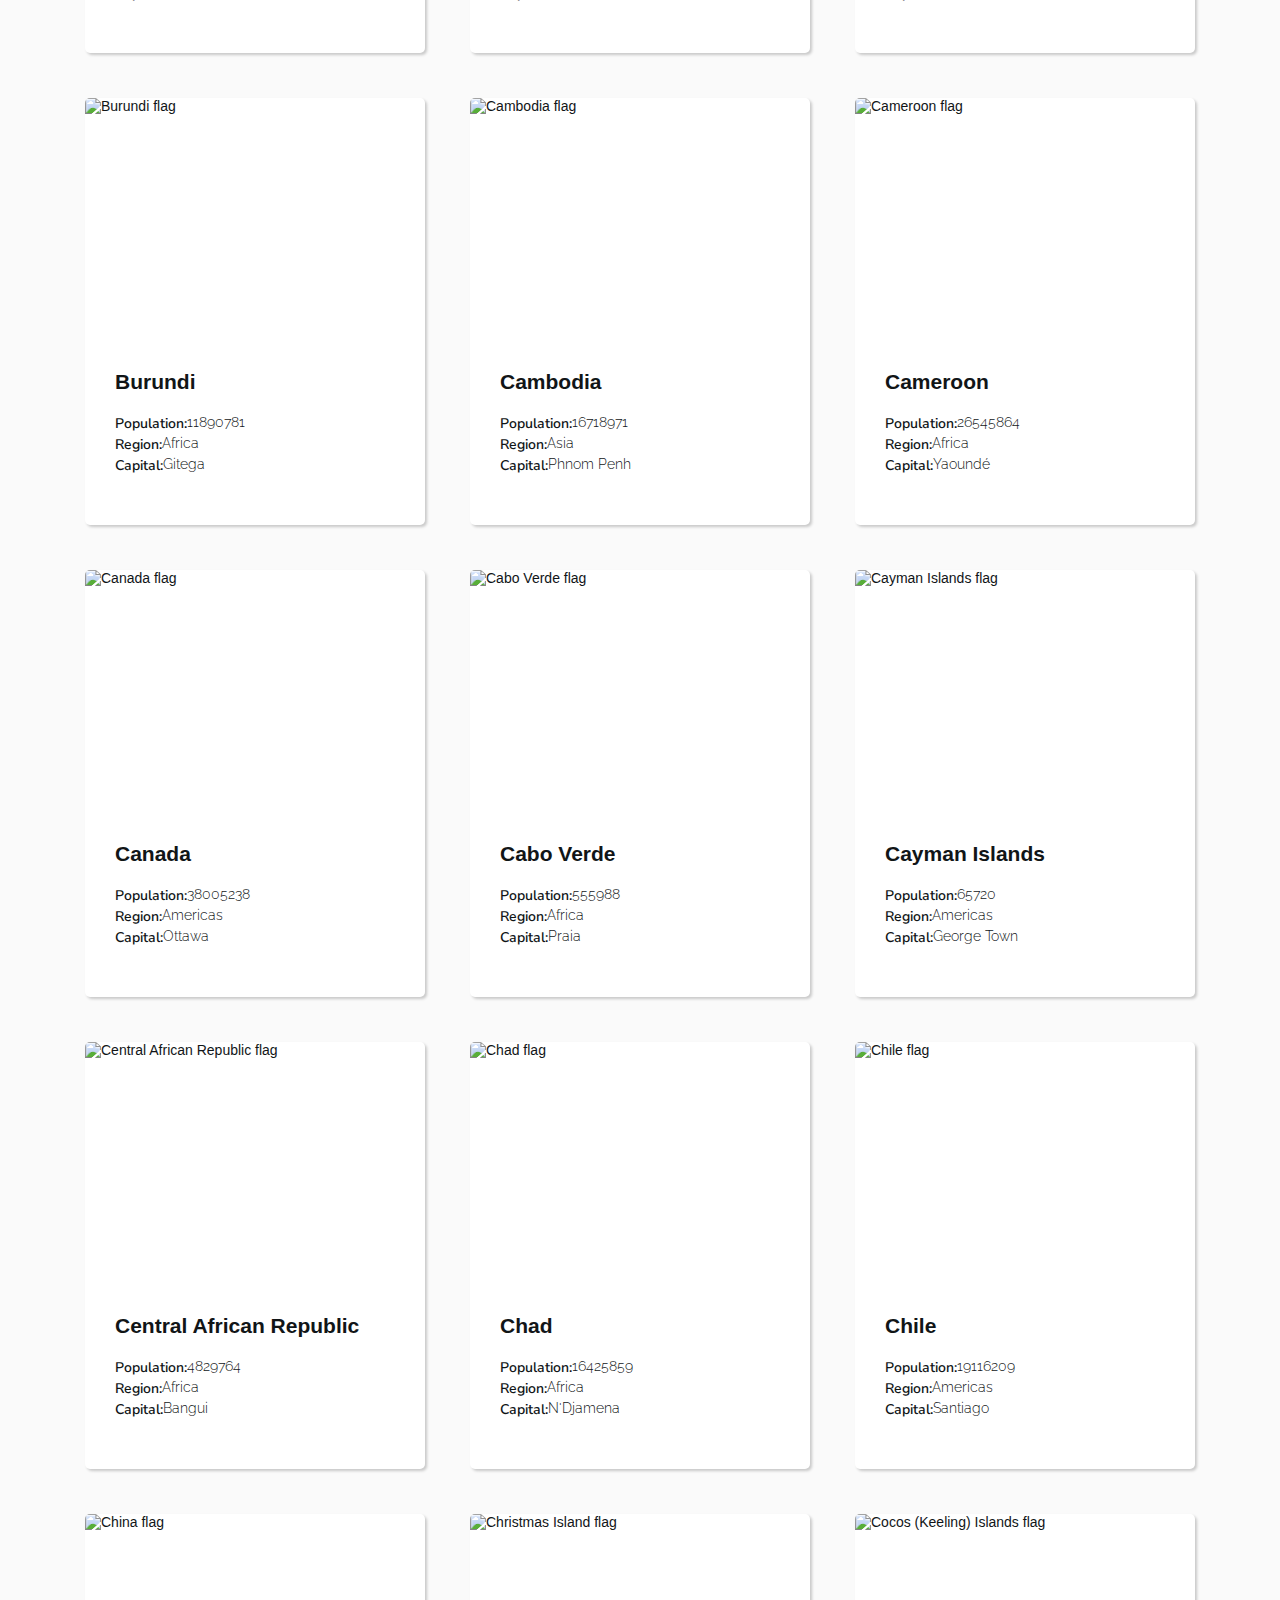
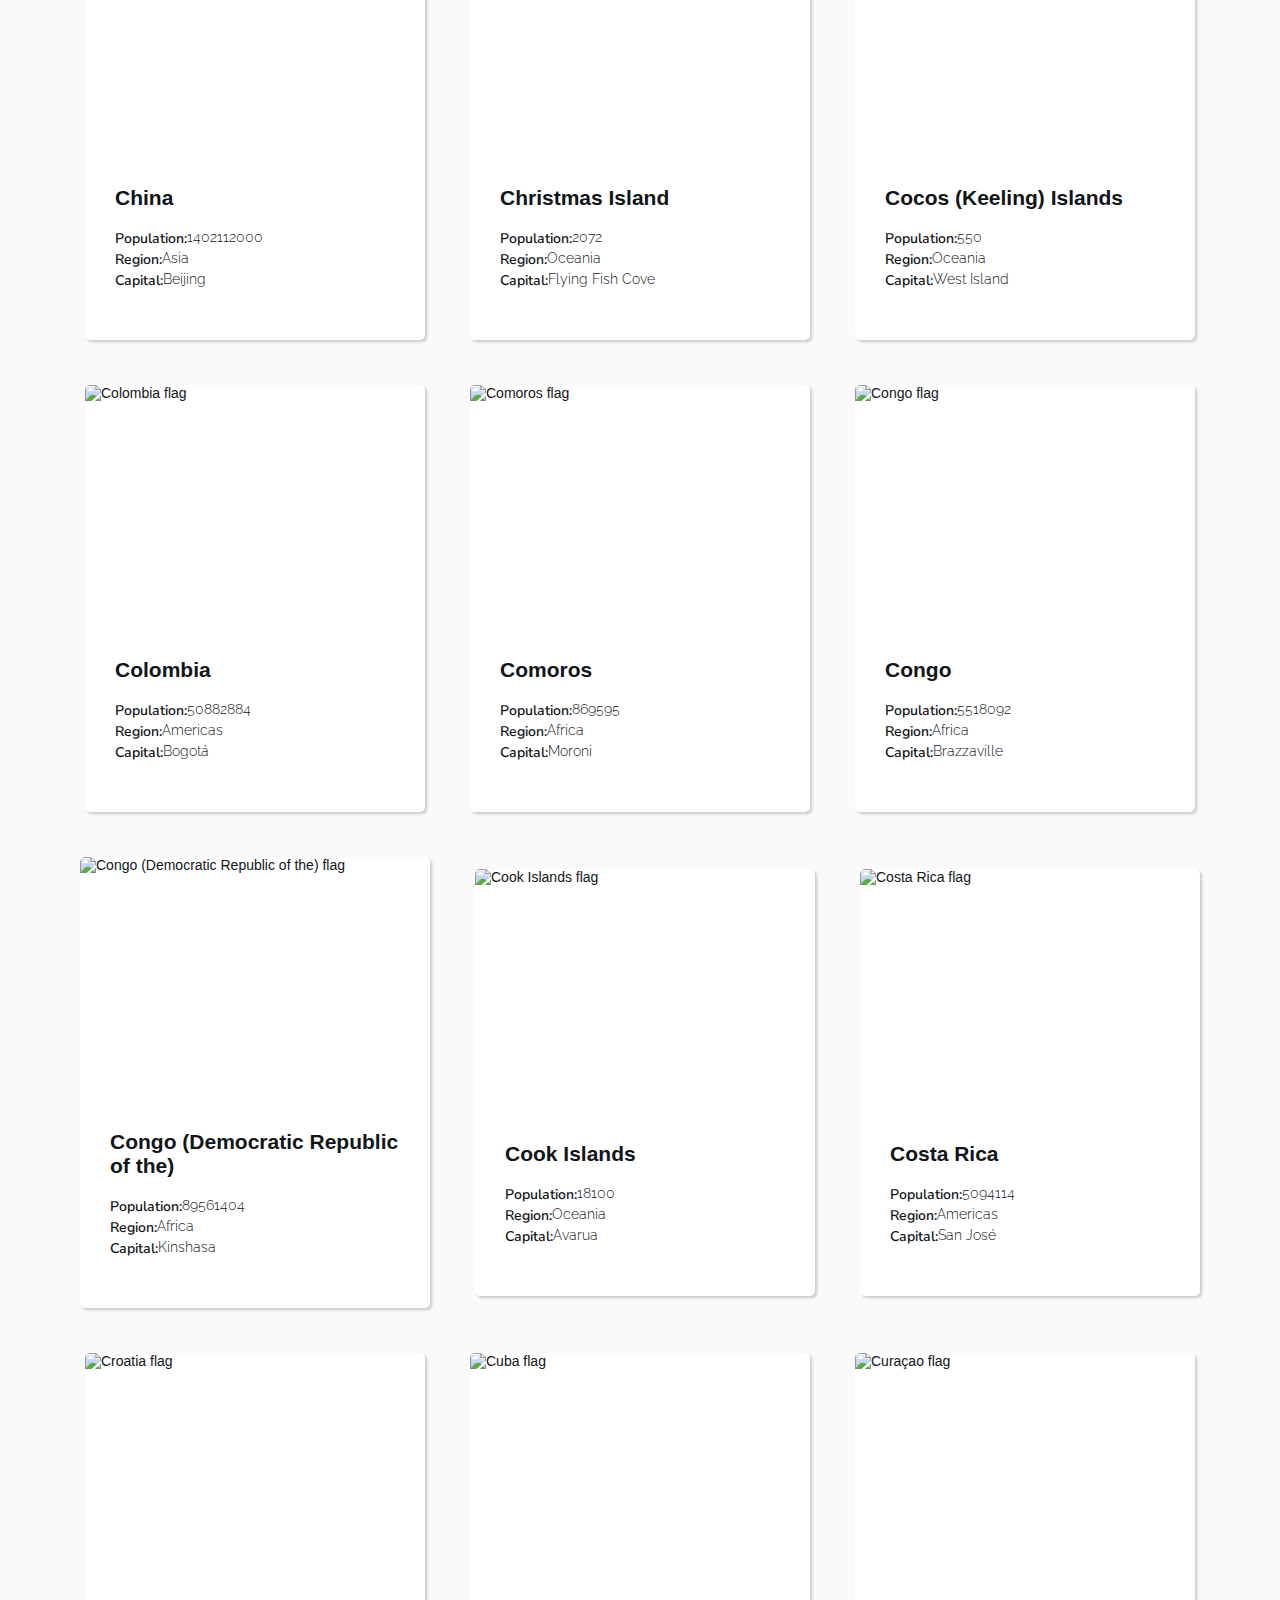
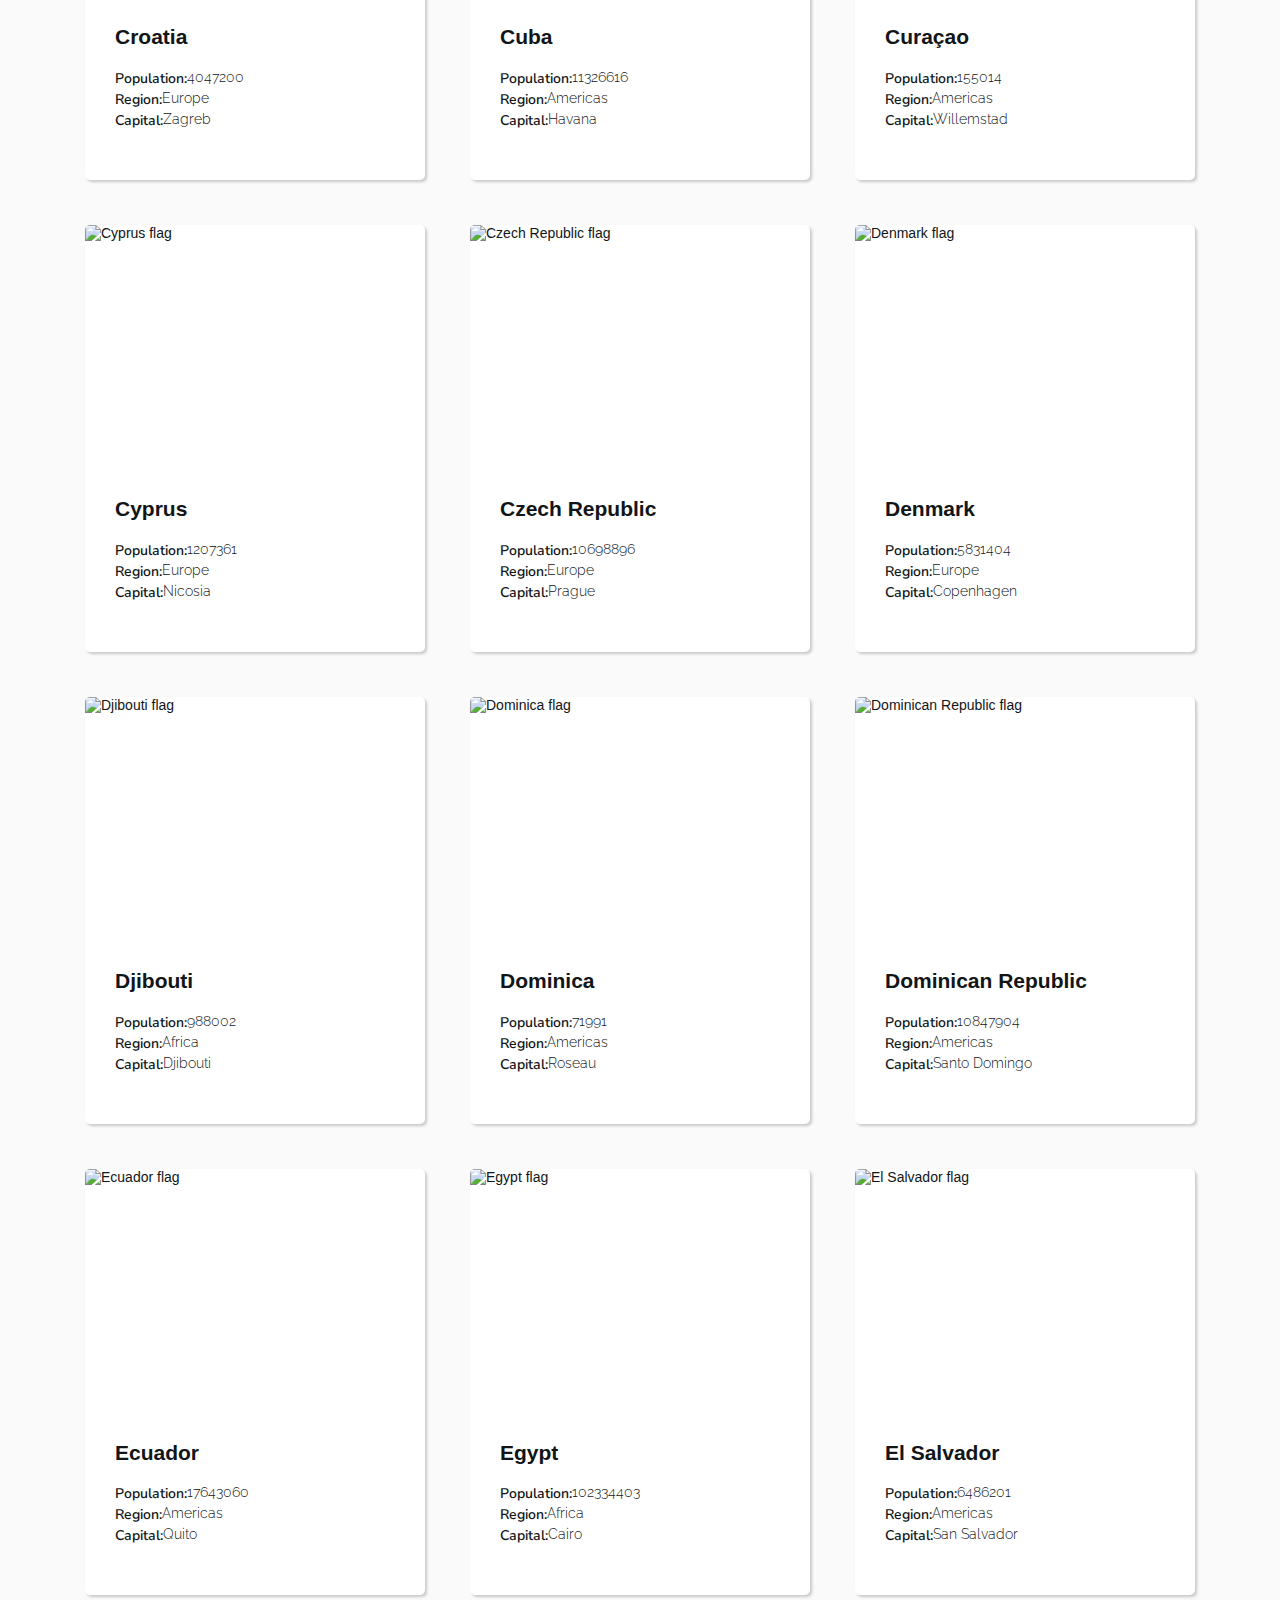
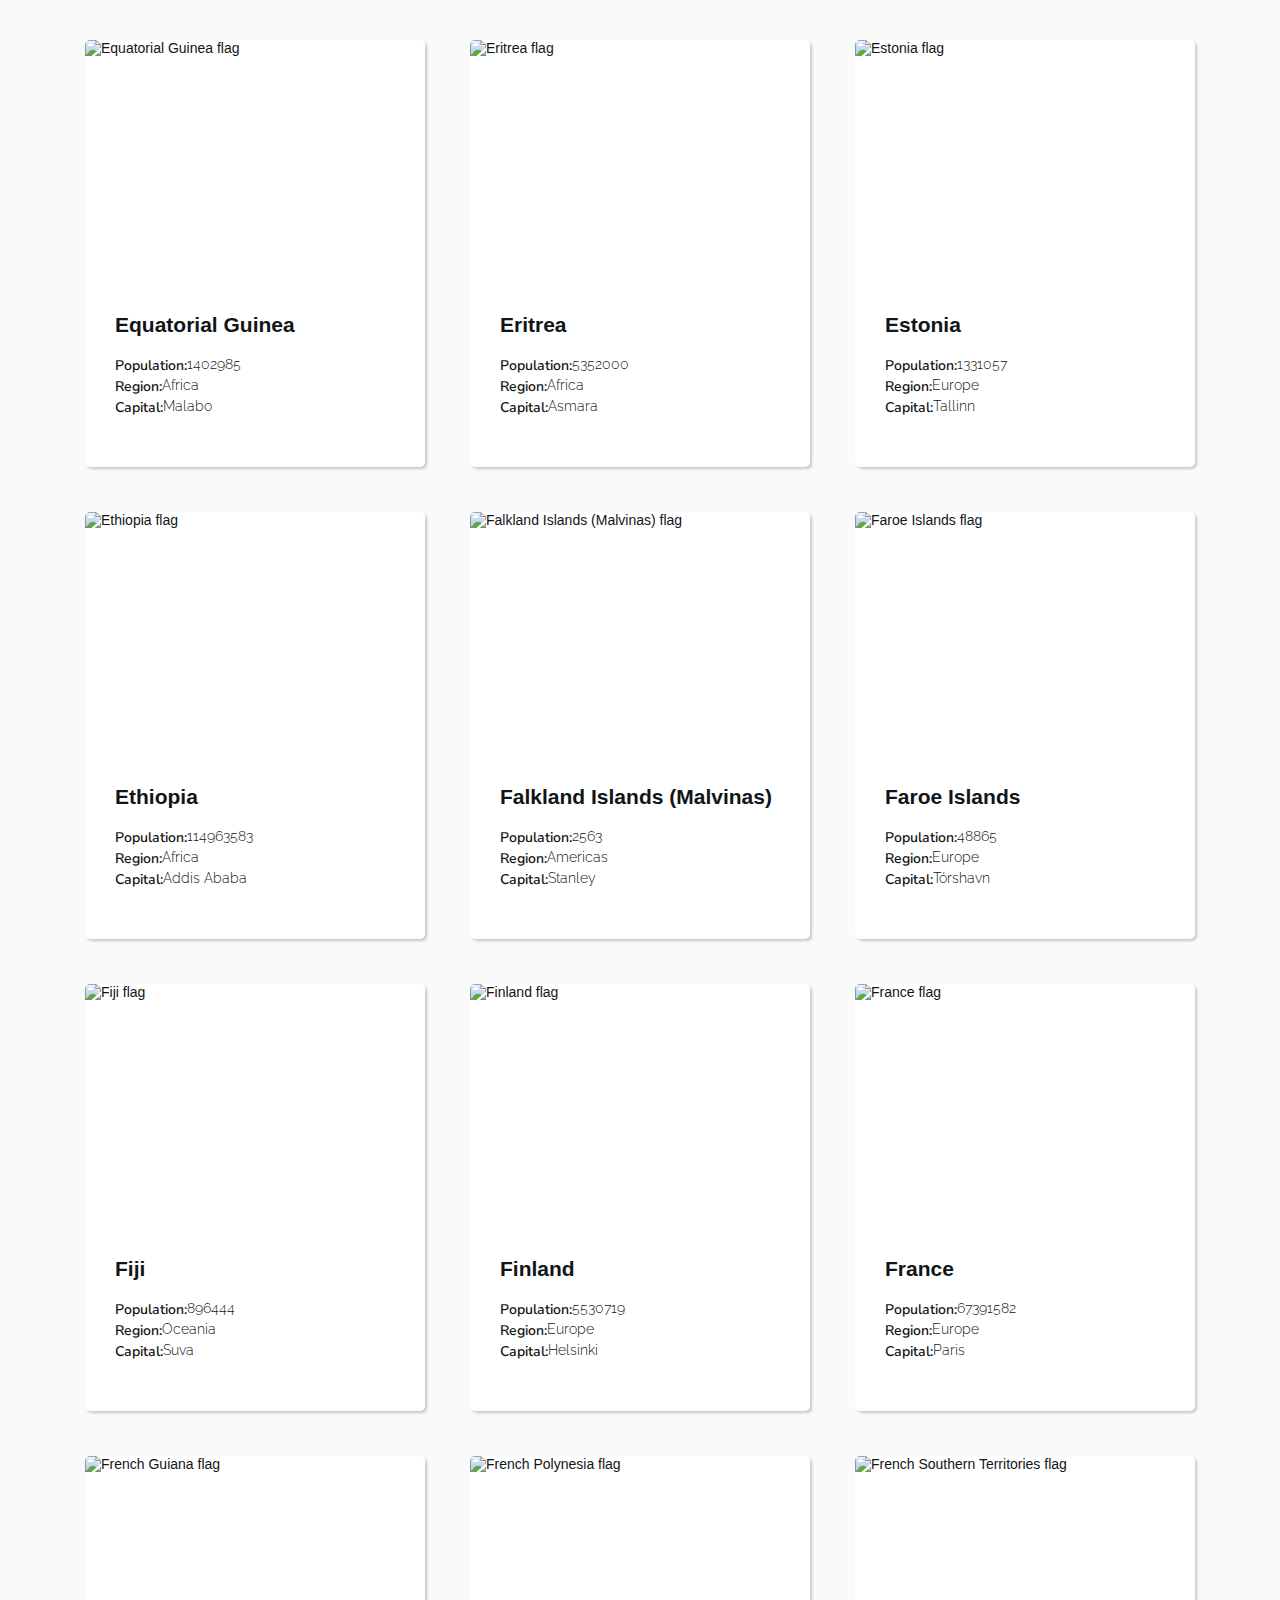
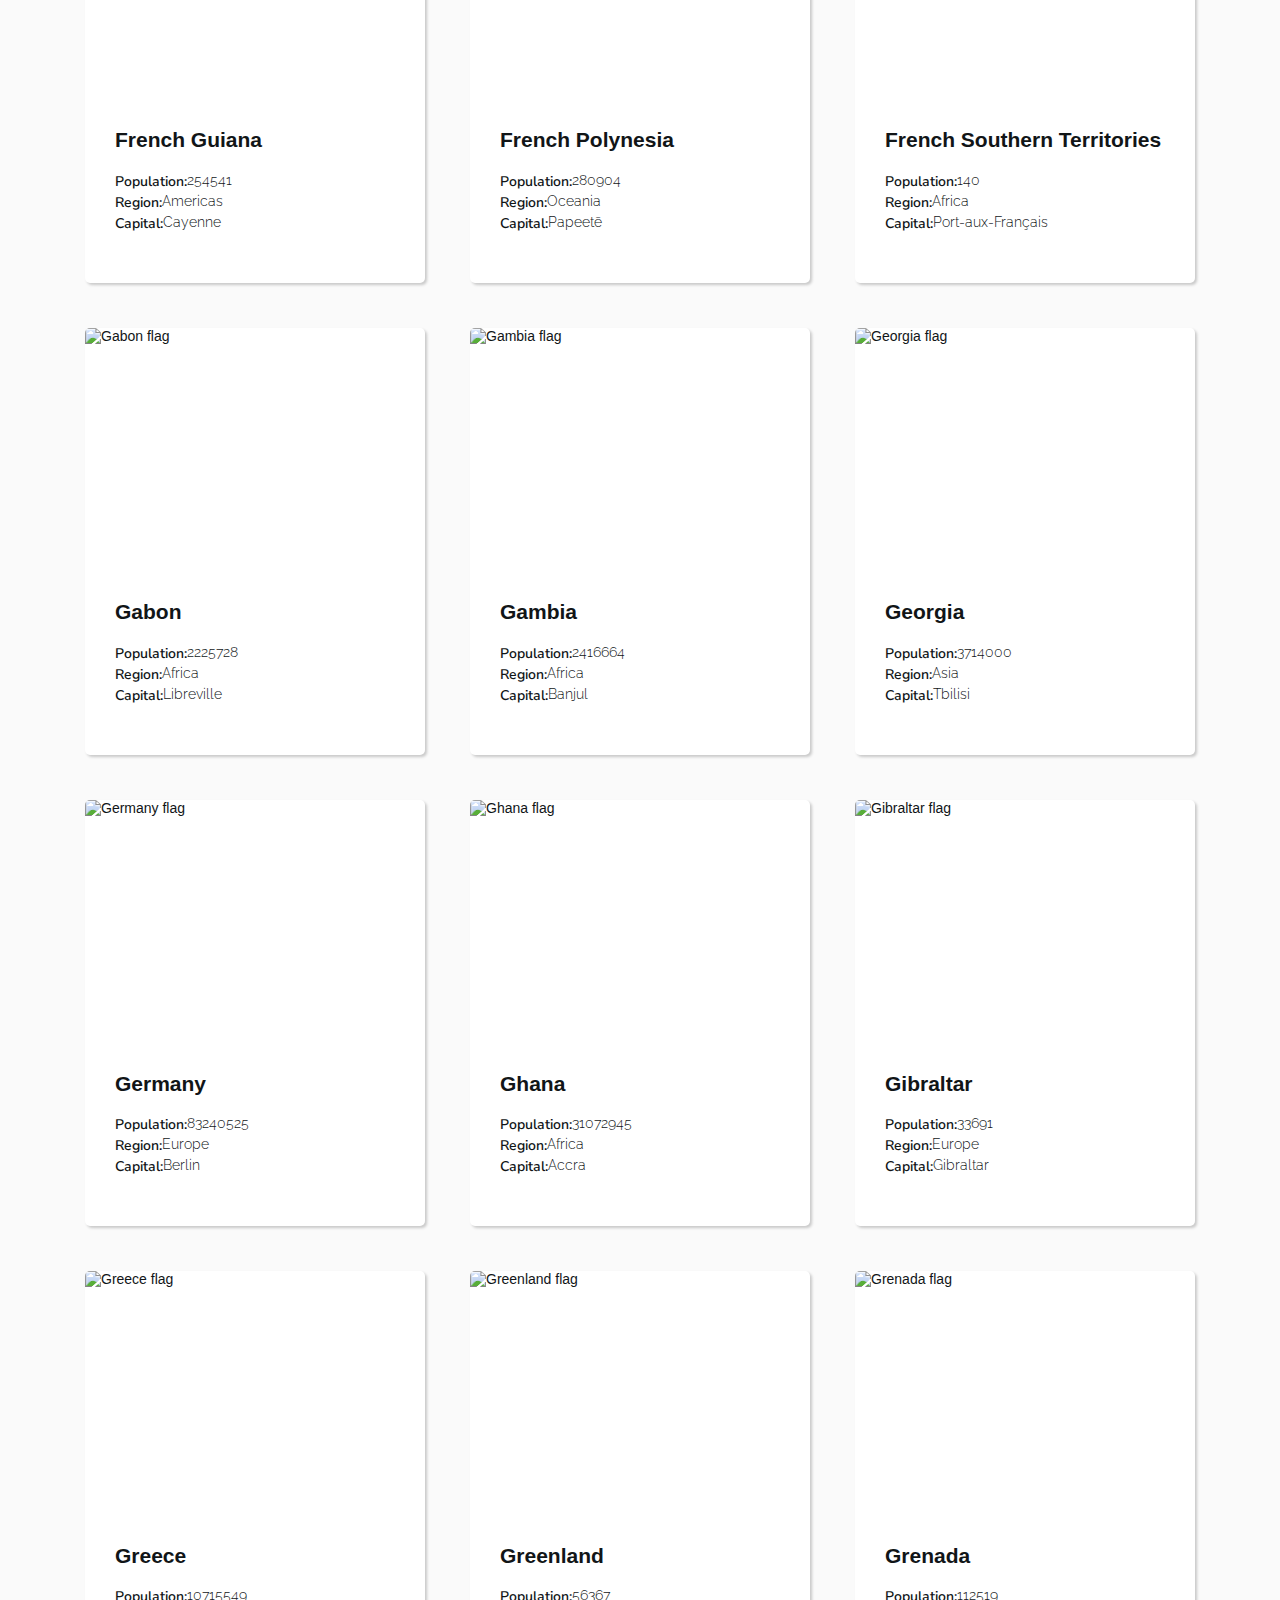
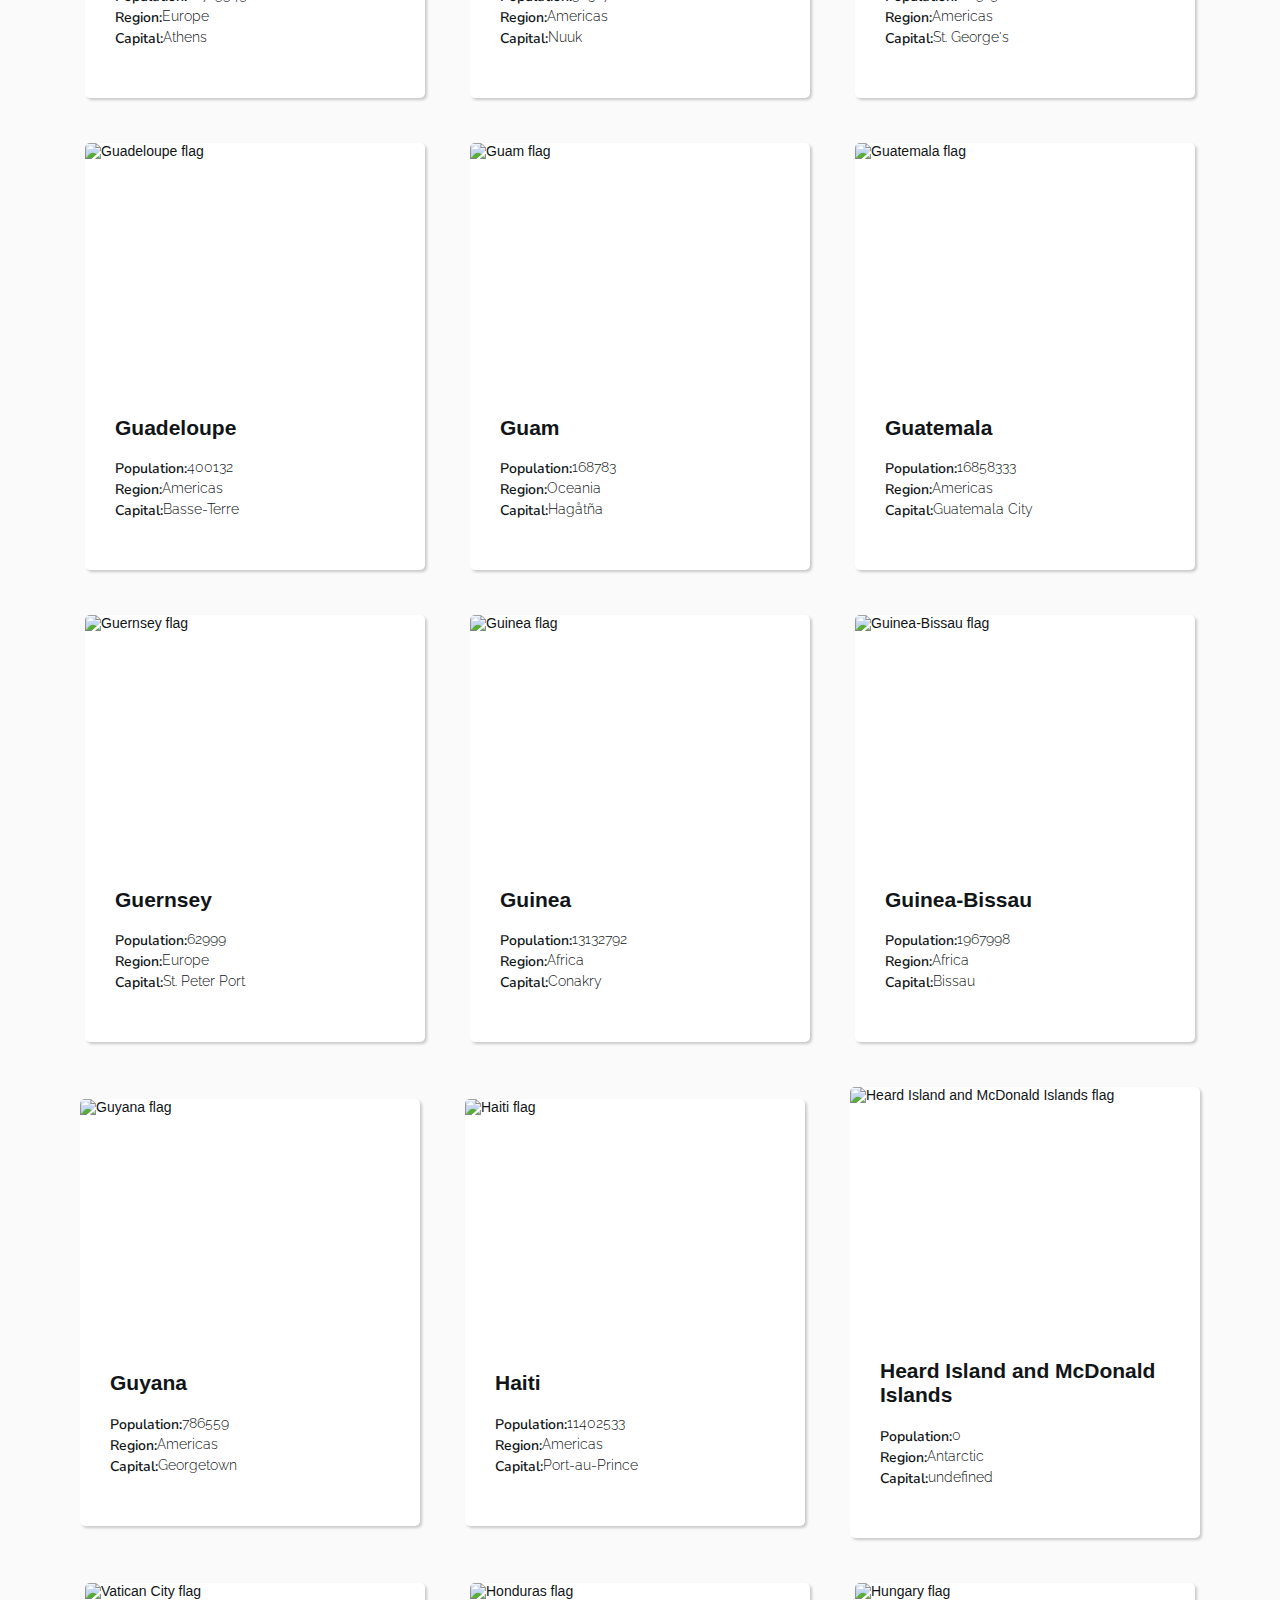
==== commit 1fc26362: "css done for the home page now i just have to do light and dark mode. and then the details page abou" ====
--- a/index.html
+++ b/index.html
@@ -6,7 +6,11 @@
     <meta name="viewport" content="width=device-width, initial-scale=1.0">
     <title>Document</title>
     <link type="text/css" rel="stylesheet" href="styles.css">
-
+    <link rel="preconnect" href="https://fonts.googleapis.com">
+    <link rel="preconnect" href="https://fonts.gstatic.com" crossorigin>
+    <link
+        href="https://fonts.googleapis.com/css2?family=Nunito+Sans:opsz,wght@6..12,300;6..12,400;6..12,500&family=Raleway:wght@400;700&display=swap"
+        rel="stylesheet">
 </head>
 
 <body>
@@ -14,7 +18,7 @@
         <header class="header">
             Where in the World?
         </header>
-        <div>
+        <div class="toggle-light-and-dark">
             dark mode
         </div>
     </nav>
--- a/styles.css
+++ b/styles.css
@@ -4,6 +4,8 @@
     padding: 0;
     font-family: 'Roboto', sans-serif;
     font-size: 16px;  
+    color: hsl(200, 15%, 8%);
+    background-color: hsl(0, 0%, 98%);
 }
 .navigation-bar{ 
     border-bottom: 1px solid #e5e5e5;
@@ -14,6 +16,14 @@
 .header{
     padding: 10px;
     font-weight: bold;
+    font-size: x-large;
+    margin: 0;
+}
+.toggle-light-and-dark{
+    font-size: 14px;
+    display: flex;
+    justify-content: center;
+    align-items: center;
 }
 
 .search-bar{
@@ -21,21 +31,55 @@
     display: flex;
     justify-content: space-between;
 }
+@media screen and (max-width: 755px) {
+    .search-bar{
+        display: block;
+    }
+    #region{
+        margin-top: 20px;
+    }
+    .header{
+        font-size: 14px;
+    }
+    .search-bar input{
+        max-width: 350px;
+        width: 100%;
+        padding: 15px;
+        border: 1px solid #e5e5e5;
+        border-radius: 5px;
+        box-shadow: 1px 1px 1.5px rgba(0, 0, 0, 0.1);
+    }
+    .recommendation-flags{
+        max-width: 350px;
+        width: 100;
+      }
+  }
 
 .search-bar input{
-    max-width: 300px;
-    width: 100%;
-    padding: 10px;
+    width: 400px;
+    padding: 15px;
     border: 1px solid #e5e5e5;
     border-radius: 5px;
     box-shadow: 1px 1px 1.5px rgba(0, 0, 0, 0.1);
+}
 
+@media screen and (max-width: 475px) {
+    .search-bar input{
+        width: 250px;
+        padding: 15px;
+        border: 1px solid #e5e5e5;
+        border-radius: 5px;
+        box-shadow: 1px 1px 1.5px rgba(0, 0, 0, 0.1);
+    } 
+    .recommendation-flags{
+        width: 250;
+      }
 }
 
 .search-bar select {
     max-width: 200px;
     width: 100%;
-    padding: 10px;
+    padding: 15px;
     border: 1px solid #e5e5e5;
     border-radius: 5px;
     outline: none;
@@ -48,15 +92,19 @@
     overflow: hidden;
     justify-content: center;
     align-items: center;
-    gap: 30px;
+    gap: 45px;
     padding: 10px;
+    font-size: 14px;
 
 }
 
 .flags-info{
     display: flex;
     flex-direction: column;
-    padding: 20px;
+    padding-top: 30px;
+    padding-bottom: 50px;
+    padding-left: 30px;
+    padding-right: 30px;
     justify-content: center;
     align-items: left;
 }
@@ -65,6 +113,7 @@
     max-width: 350px;
     box-shadow: 2px 2px 3px rgba(0, 0, 0, 0.2);
     border-radius: 5px;
+    background-color: white;
 }
 
 img {
@@ -85,10 +134,31 @@
     list-style: none;
     margin: 0;
     position: absolute;
-    max-width: 300px;
-    width: 100%;
-    padding: 10px;
+    width: 400px;
+    padding: 15px;
     border: 1px solid #e5e5e5;
     border-radius: 5px;
     box-shadow: 1px 1px 1.5px rgba(0, 0, 0, 0.1);
+  }
+ul > li{
+    cursor: pointer;
+}
+
+  ul > li:hover {
+    padding: 2px;
+    background-color: aquamarine;
+  }
+
+  span{
+    display: flex;
+    font-family: 'Nunito Sans', sans-serif;
+    font-weight: 600;
+    margin-top: 2px;
+
+  }
+
+  p{
+    margin: 0;
+    font-family: 'Raleway', sans-serif;
+    font-weight: 300;
   }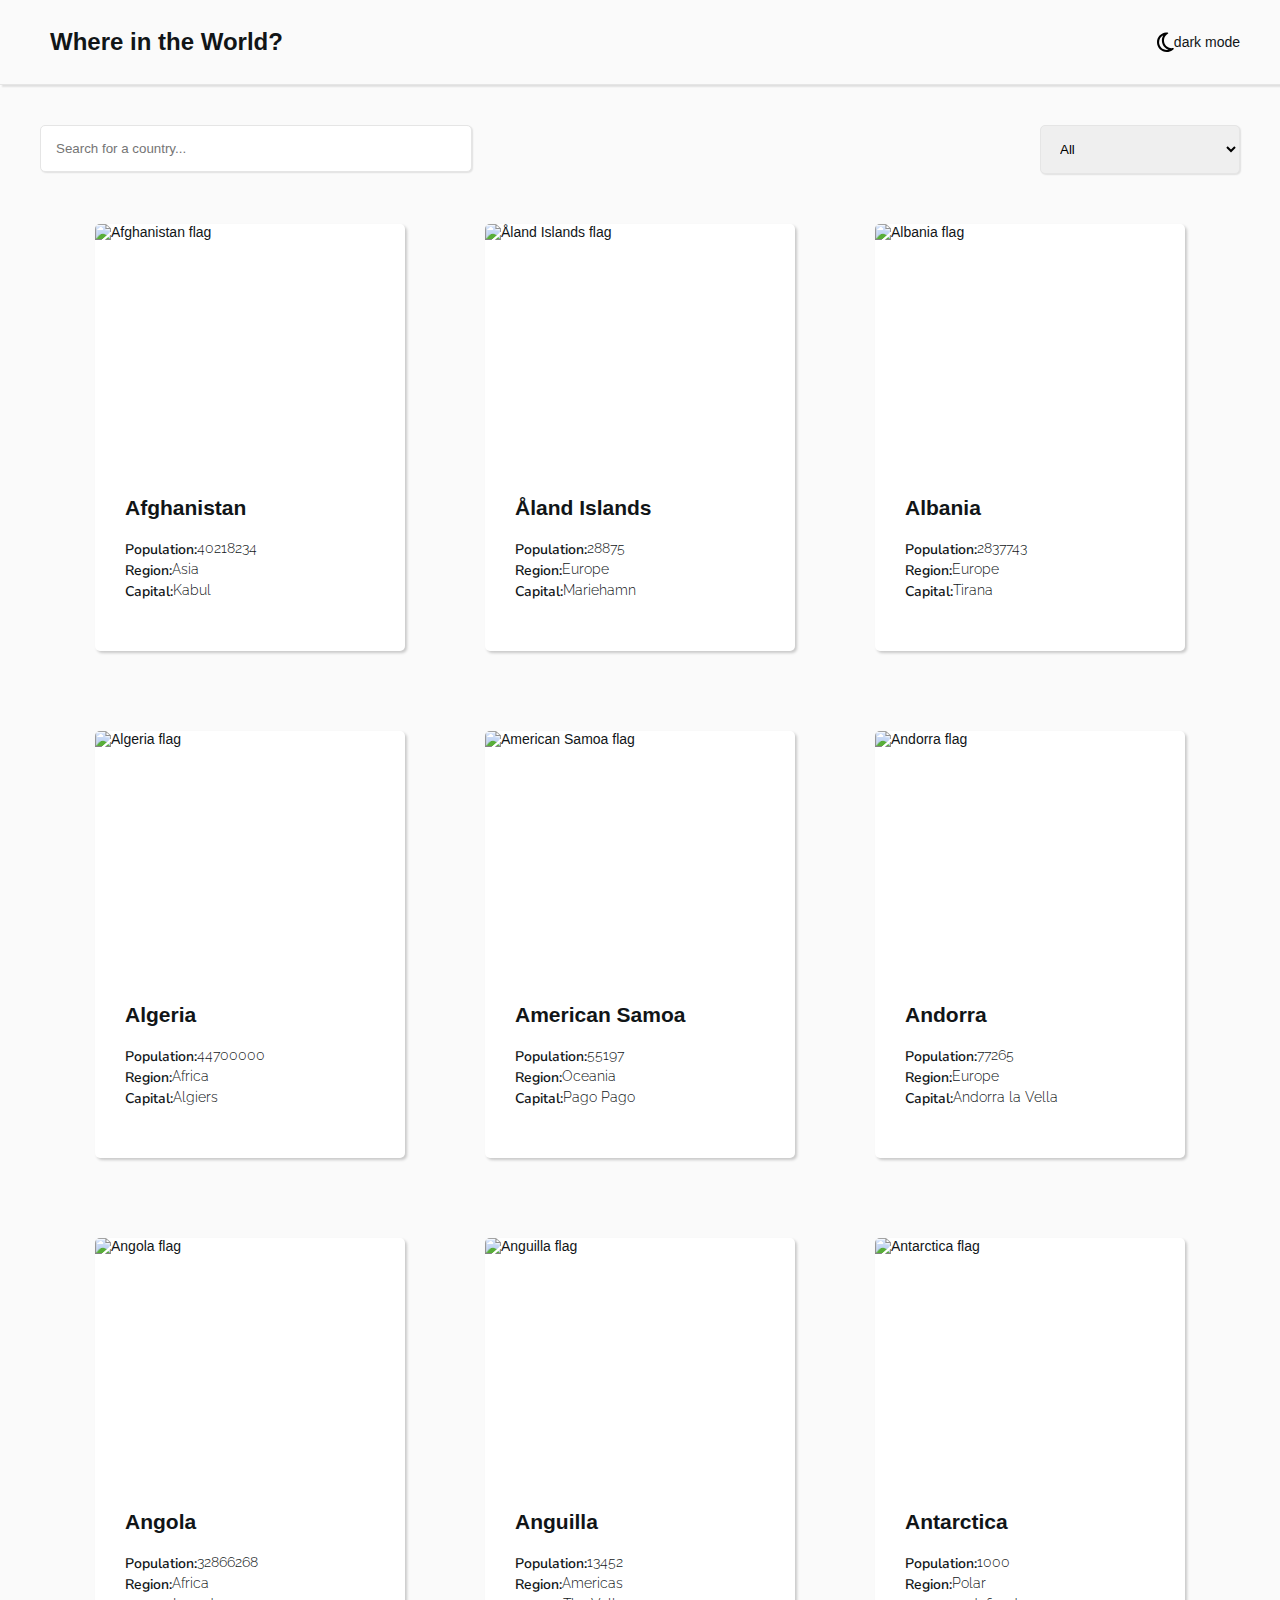
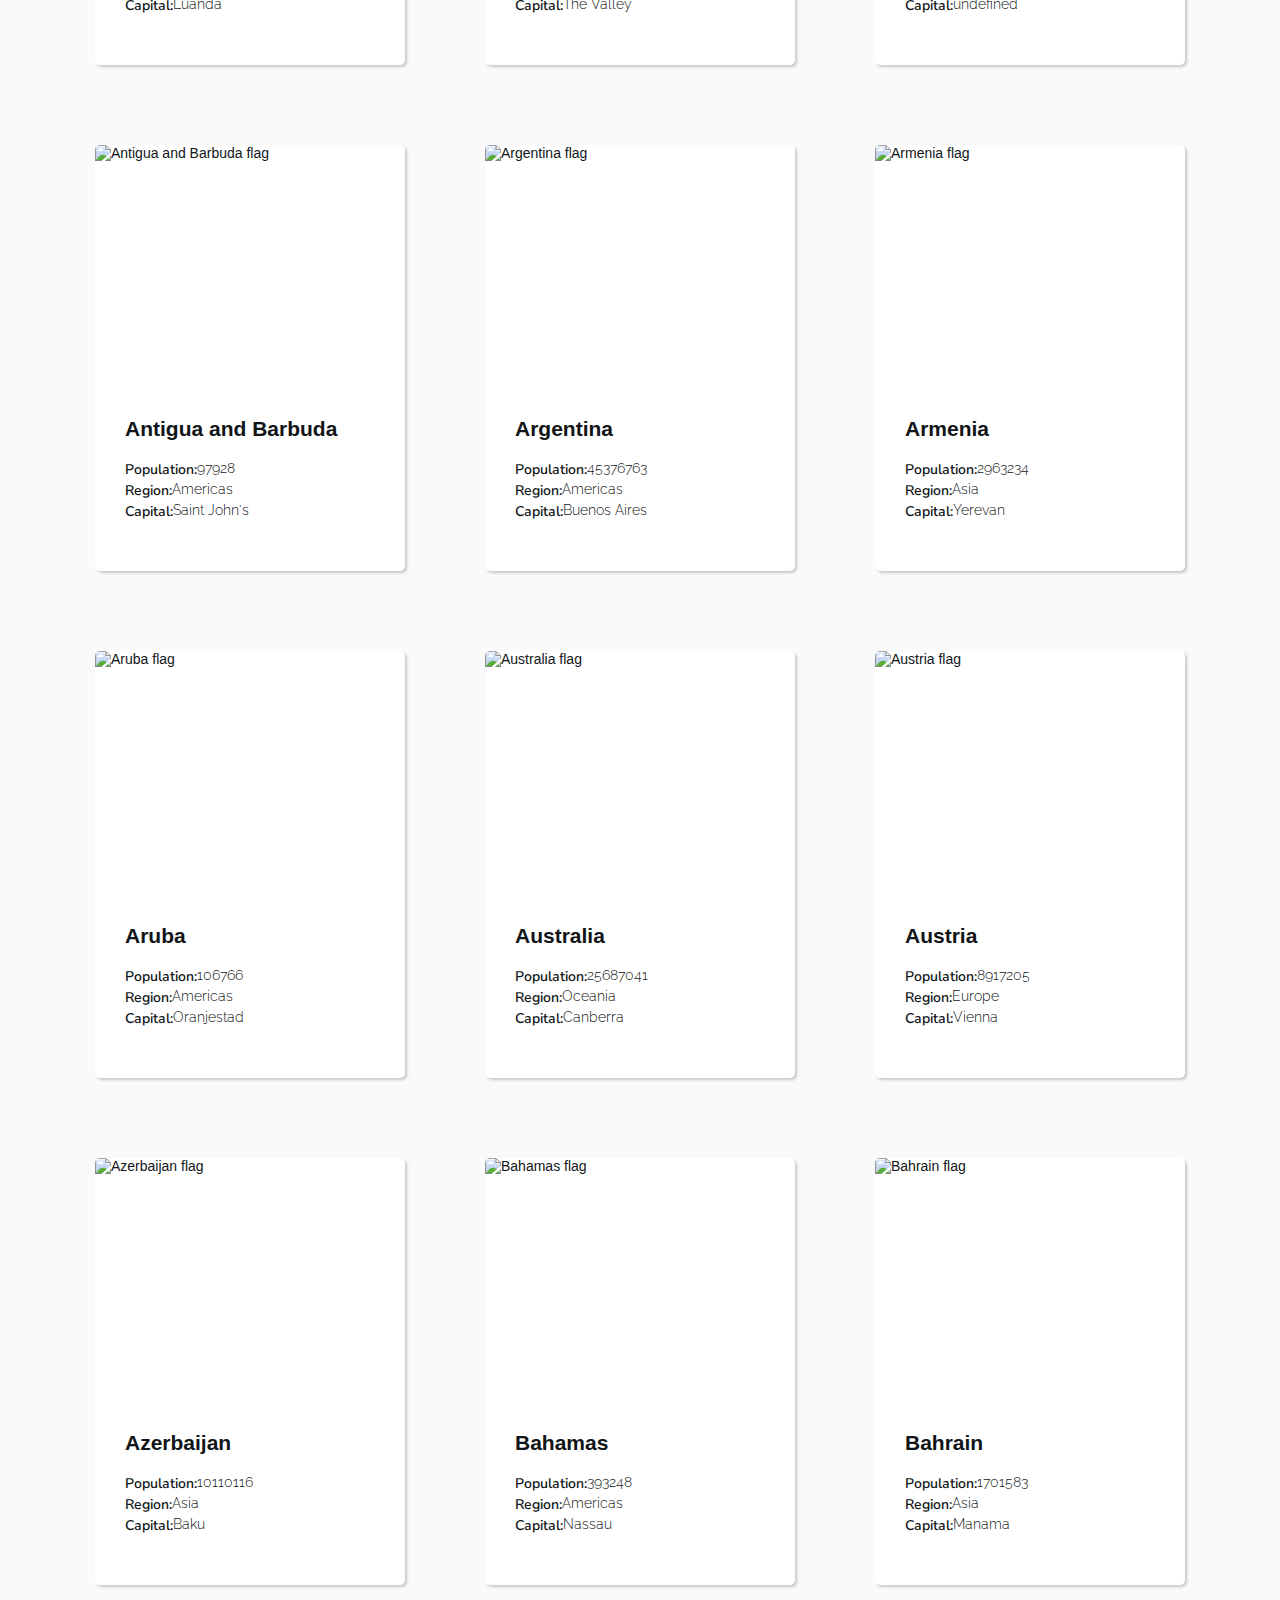
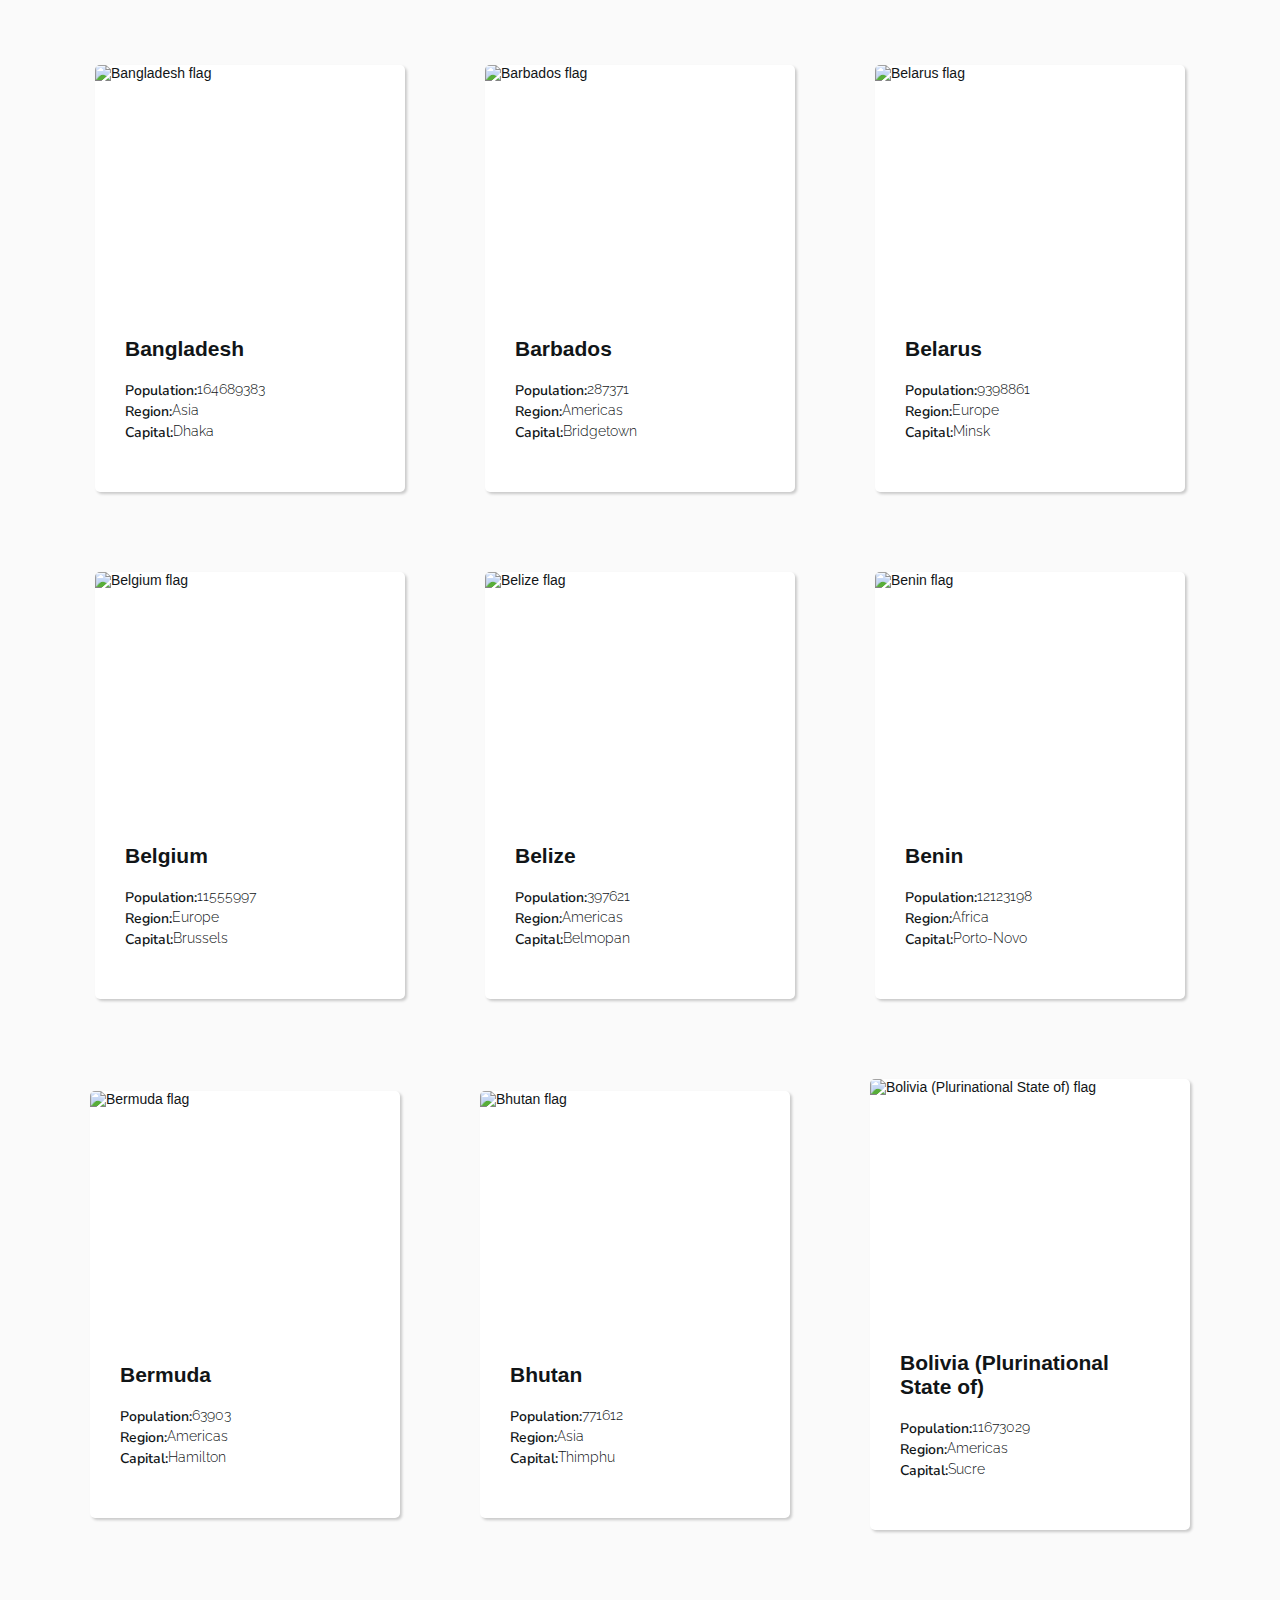
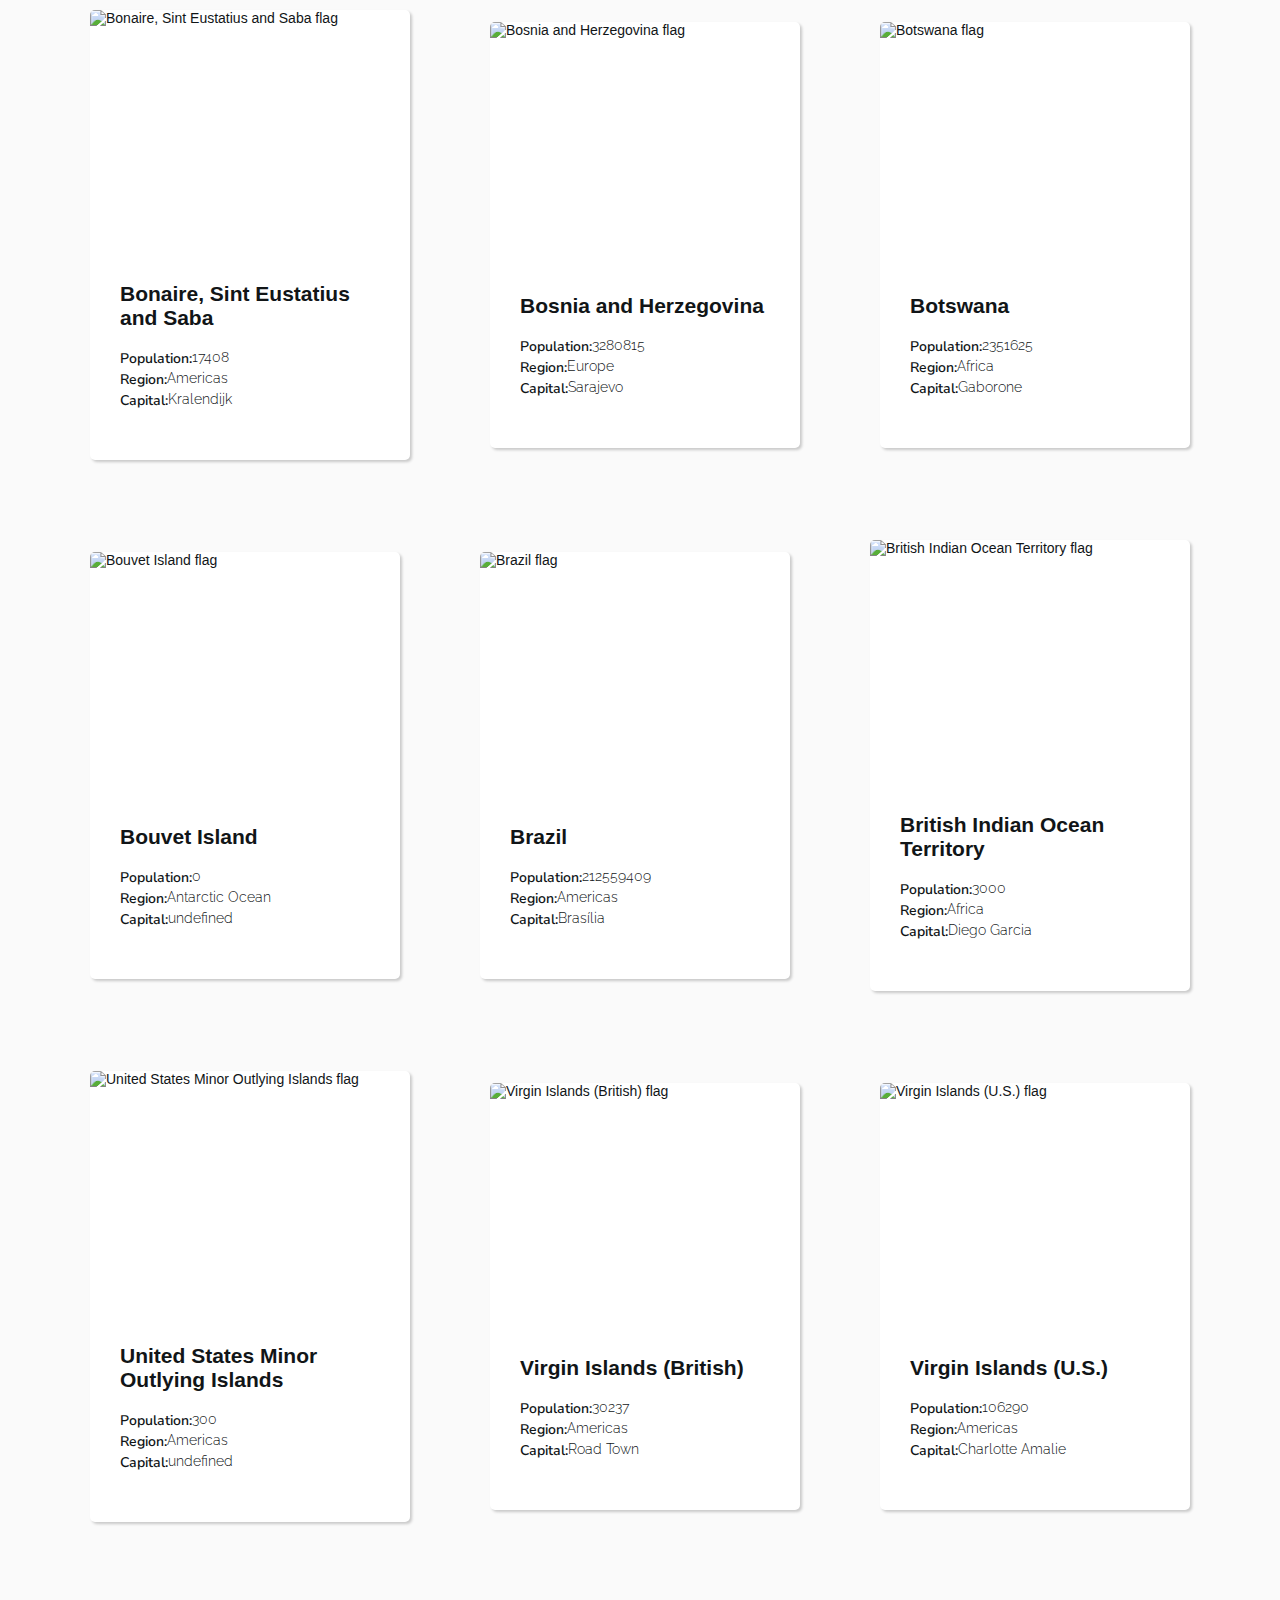
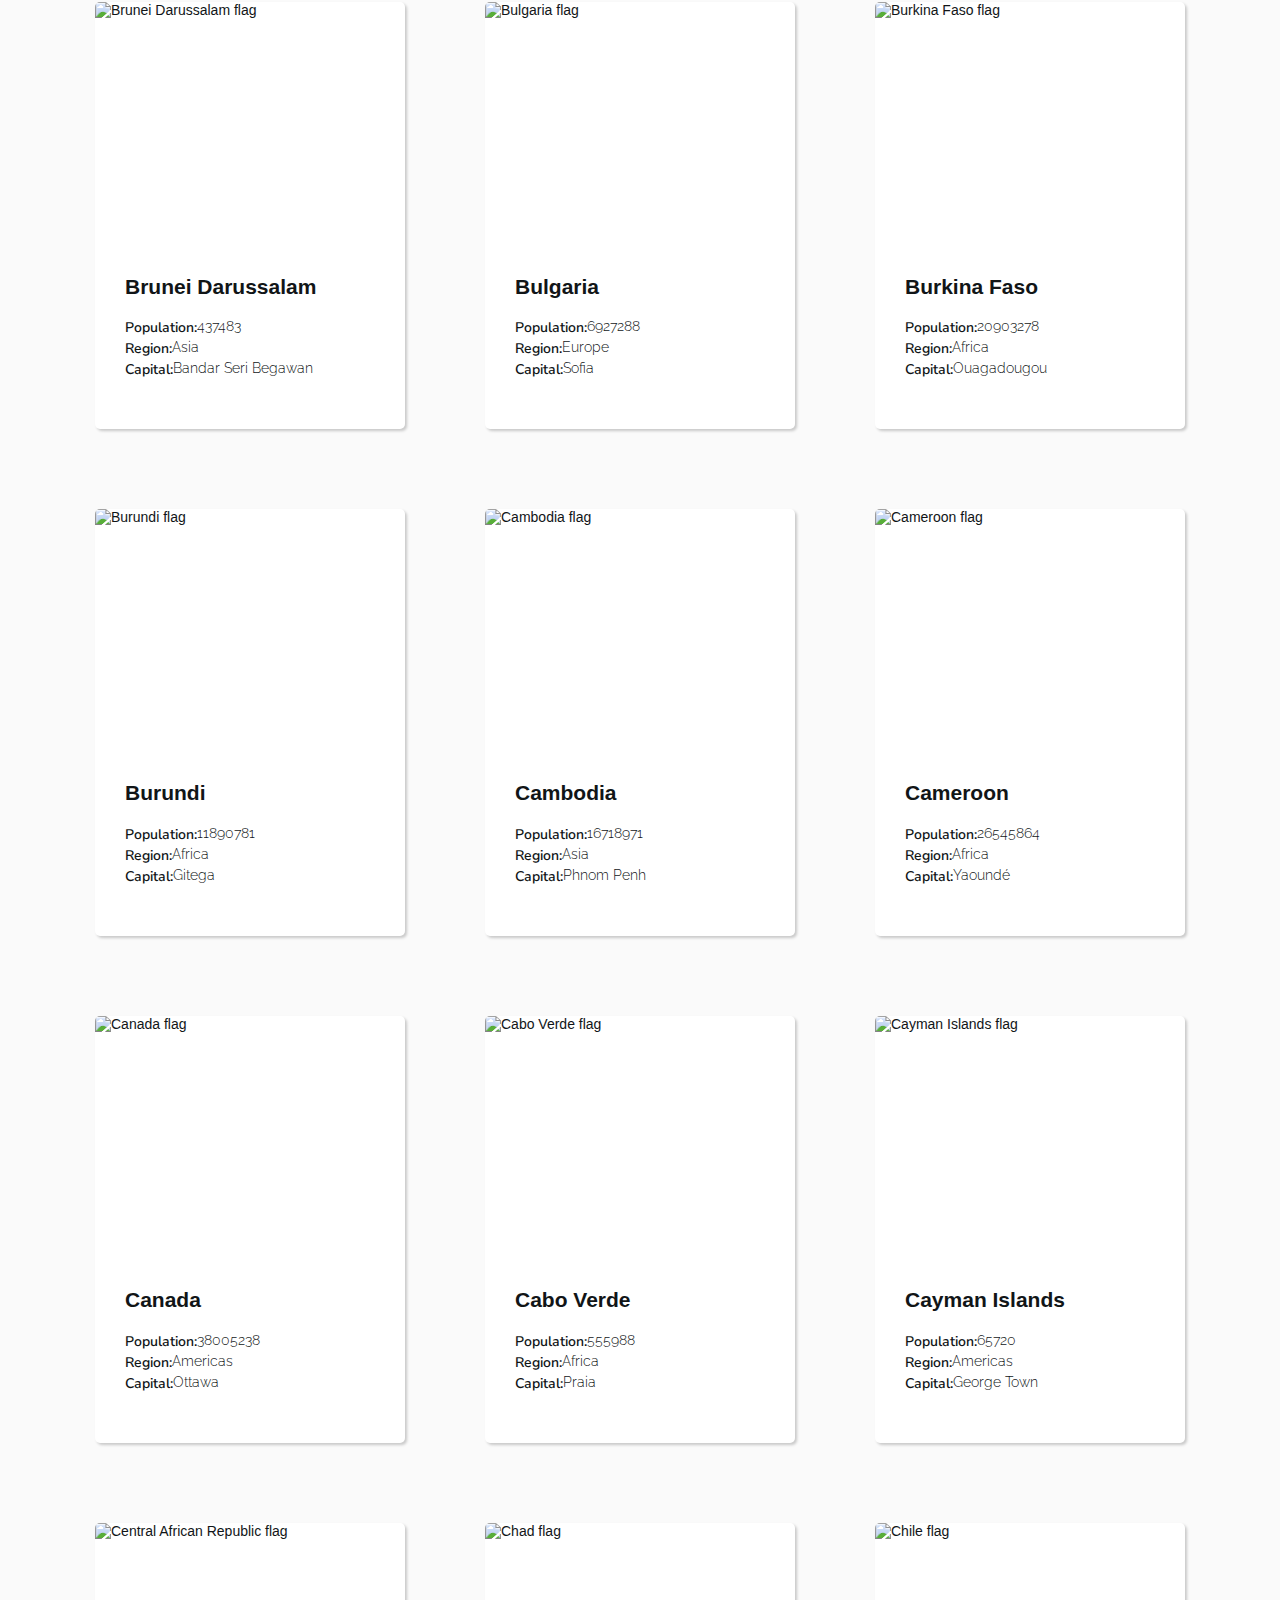
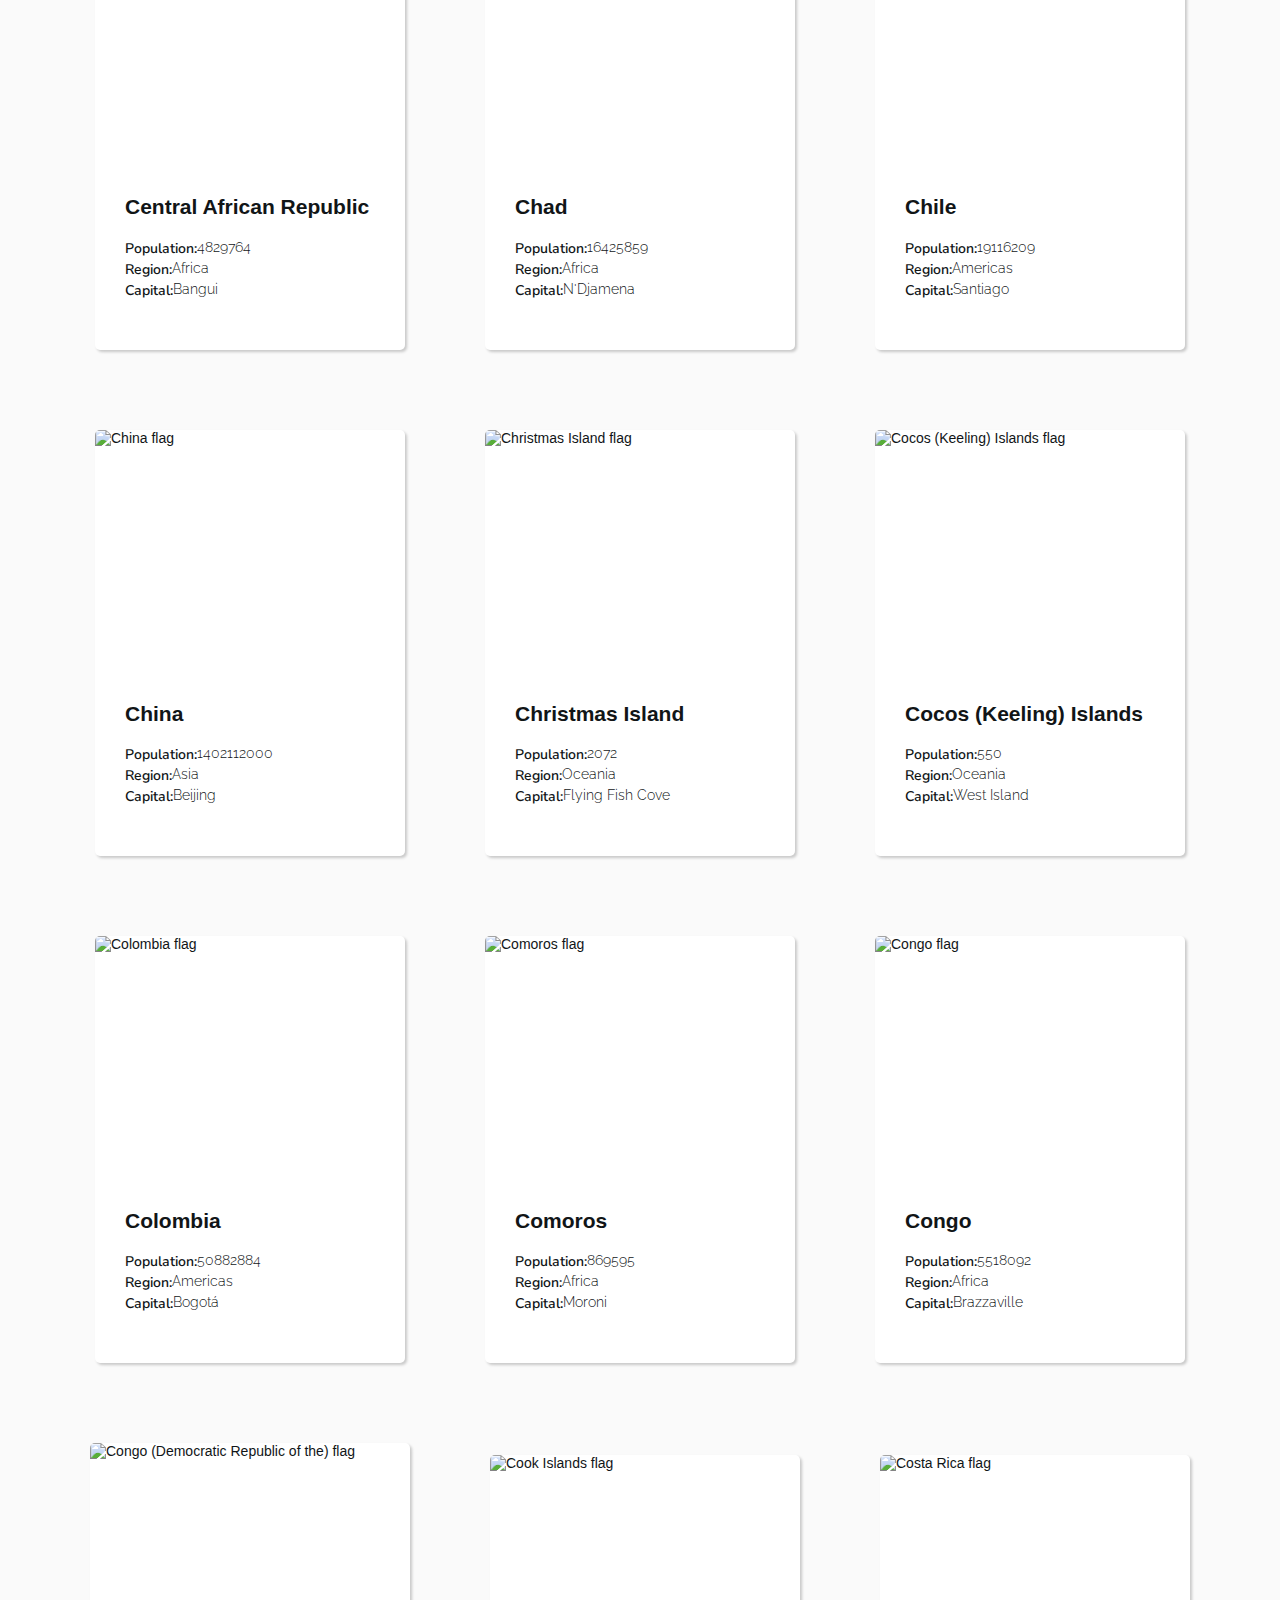
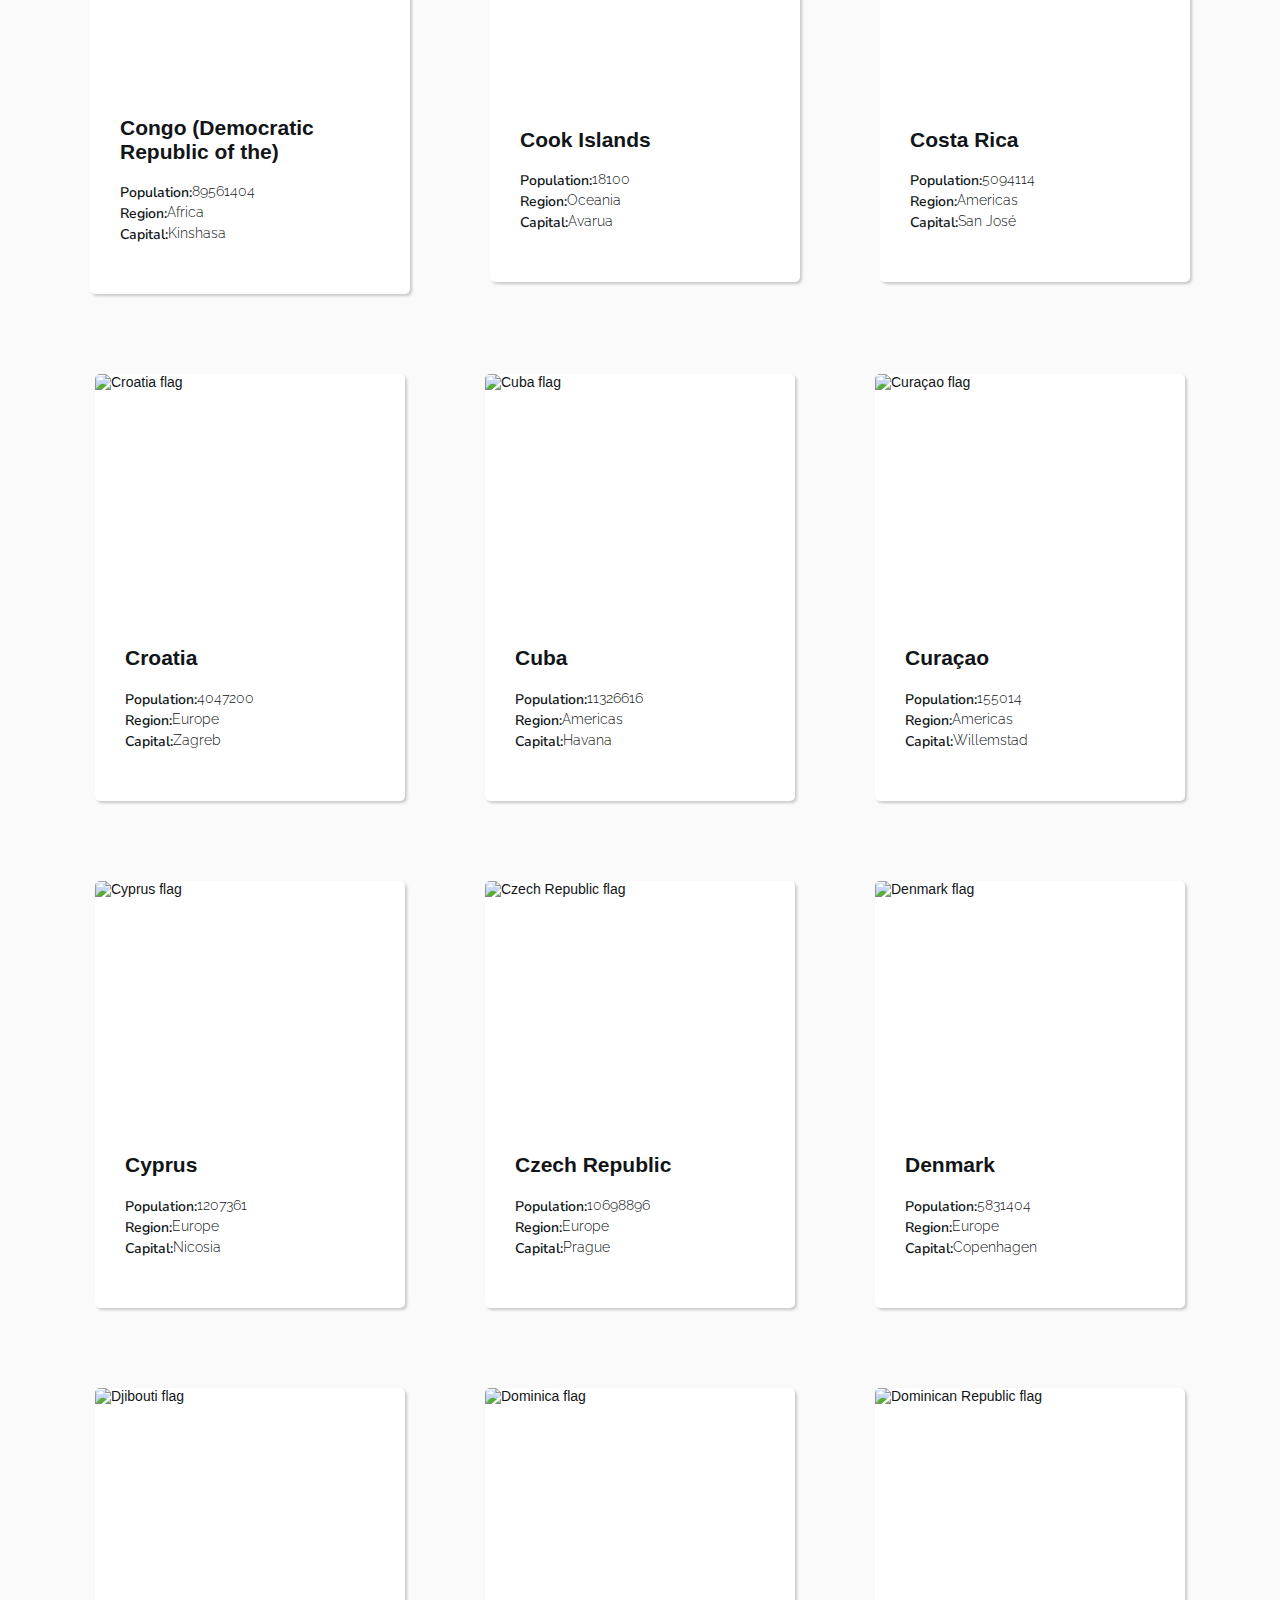
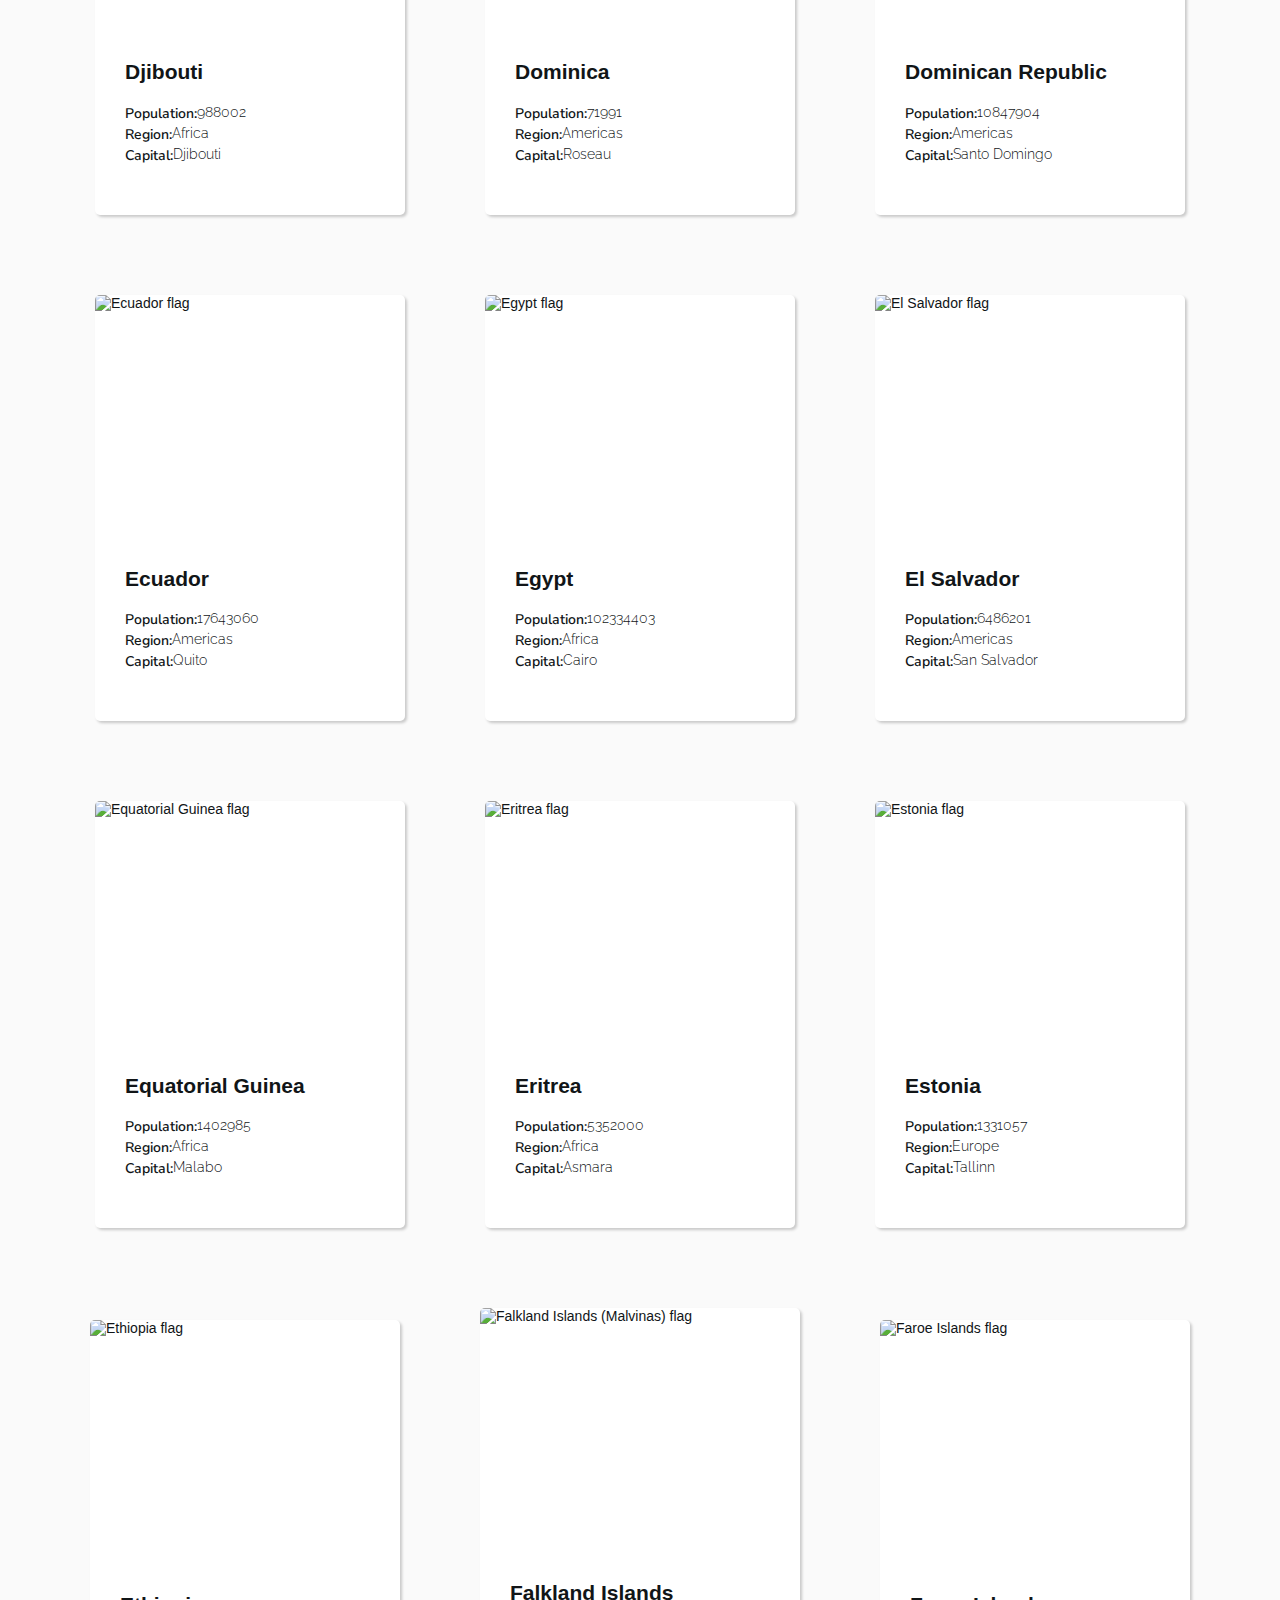
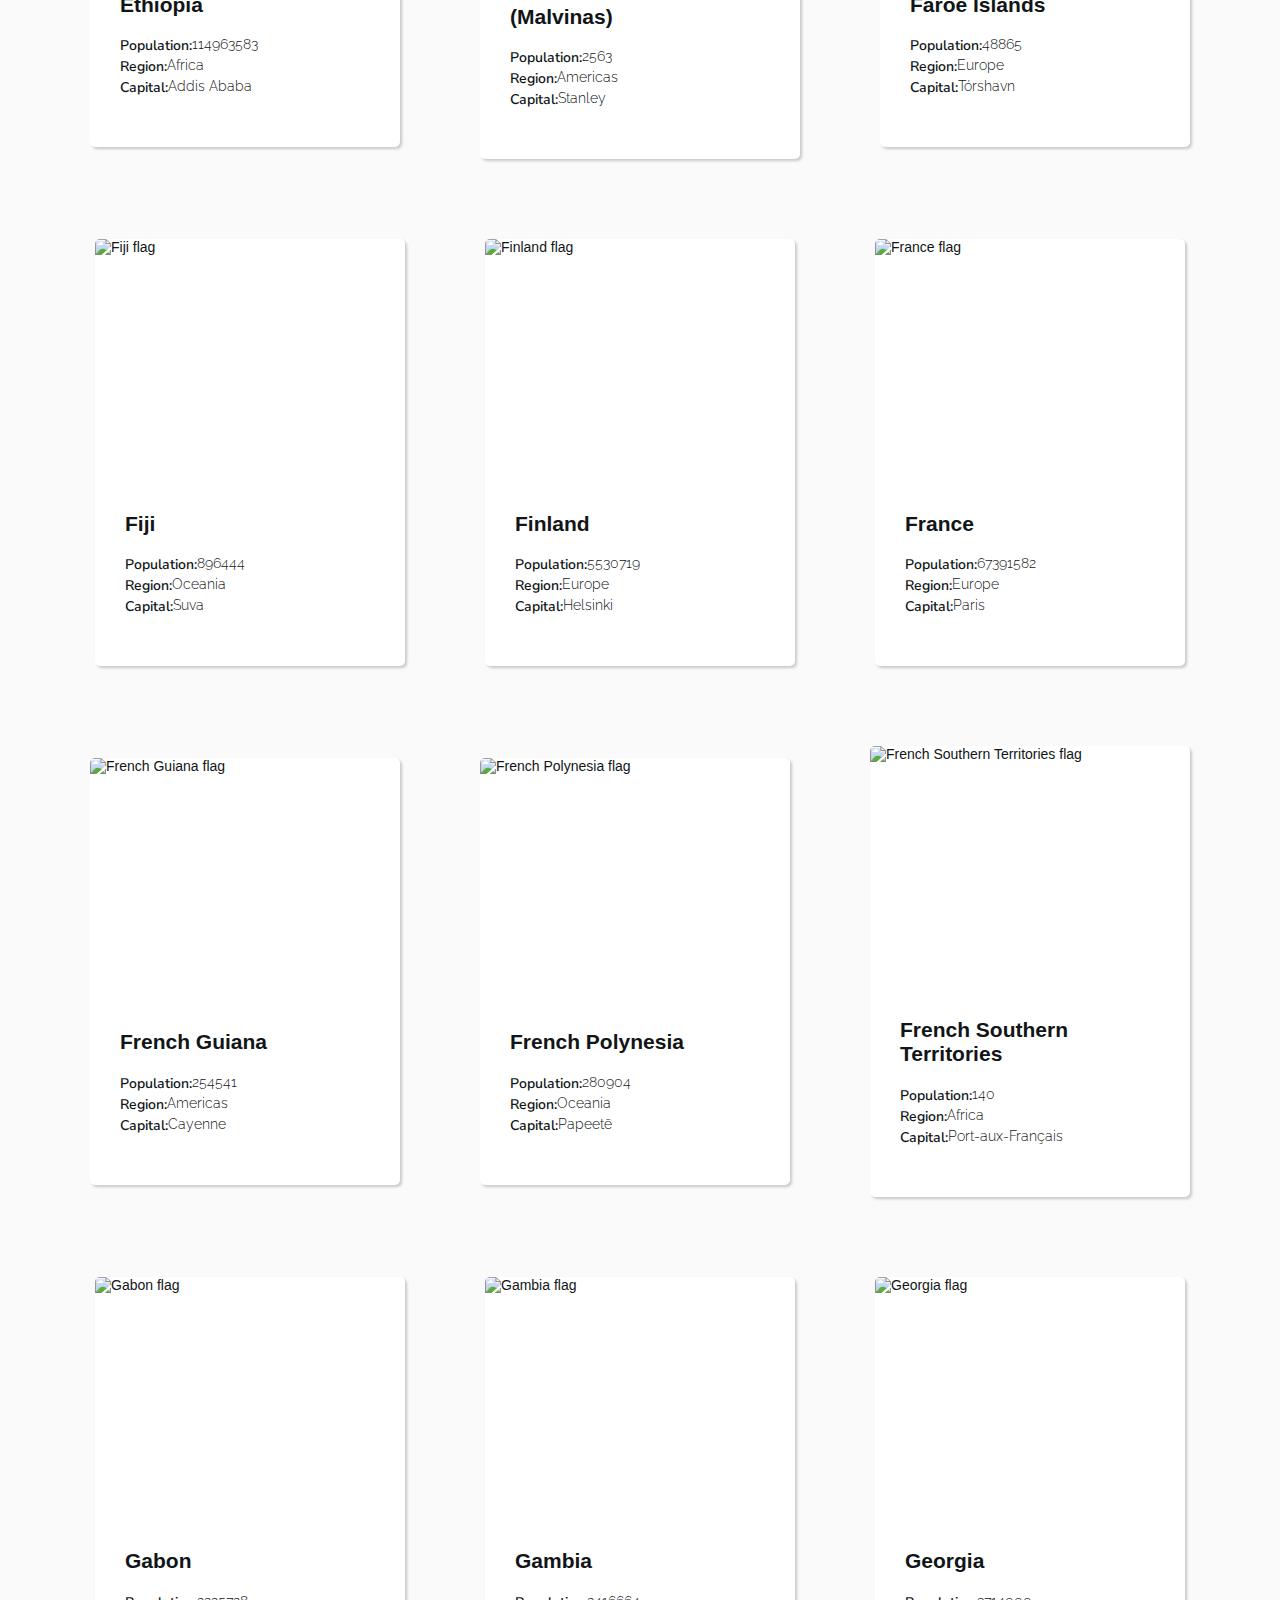
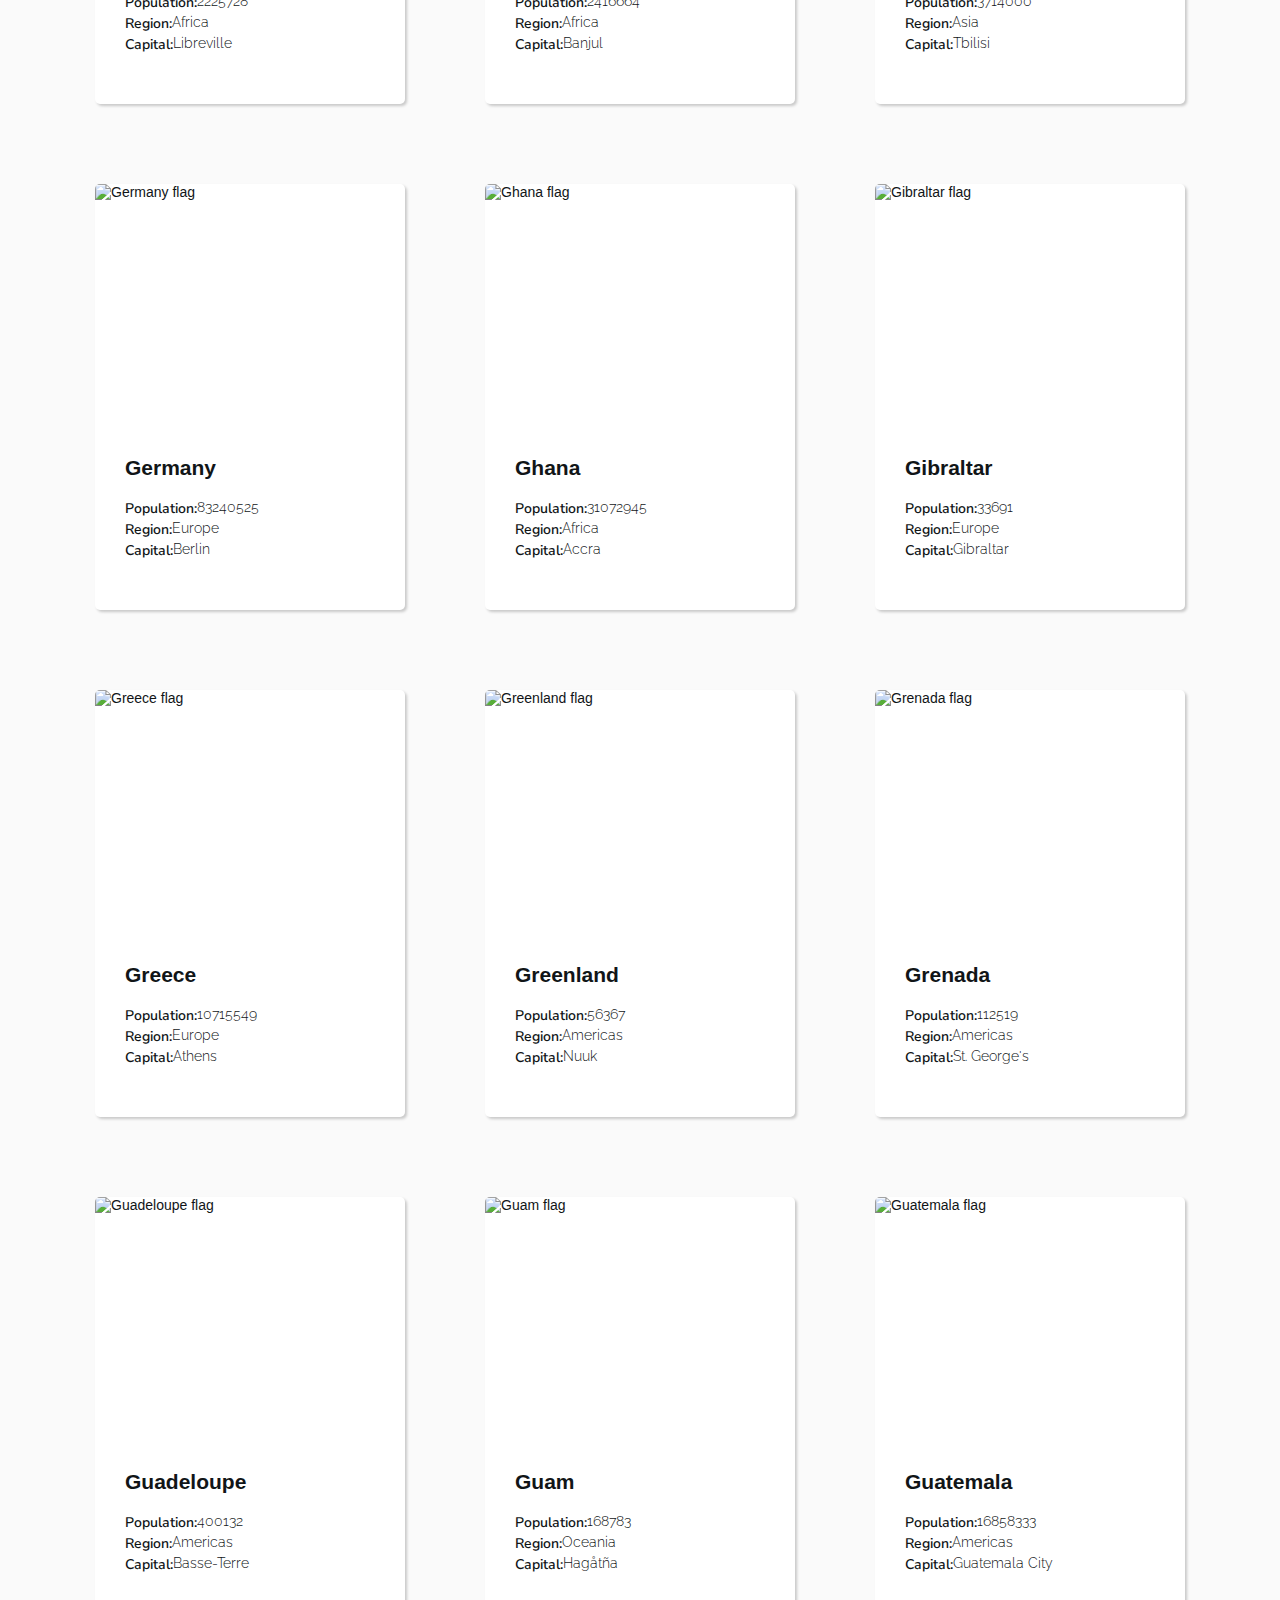
==== commit bf9b0d6a: "refactored code base to be more modular and also started light and dark mode" ====
--- a/index.html
+++ b/index.html
@@ -19,8 +19,18 @@
             Where in the World?
         </header>
         <div class="toggle-light-and-dark">
+            <svg xmlns="http://www.w3.org/2000/svg" height="1.6em" viewBox="0 0 384 512">
+                <path
+                    d="M144.7 98.7c-21 34.1-33.1 74.3-33.1 117.3c0 98 62.8 181.4 150.4 211.7c-12.4 2.8-25.3 4.3-38.6 4.3C126.6 432 48 353.3 48 256c0-68.9 39.4-128.4 96.8-157.3zm62.1-66C91.1 41.2 0 137.9 0 256C0 379.7 100 480 223.5 480c47.8 0 92-15 128.4-40.6c1.9-1.3 3.7-2.7 5.5-4c4.8-3.6 9.4-7.4 13.9-11.4c2.7-2.4 5.3-4.8 7.9-7.3c5-4.9 6.3-12.5 3.1-18.7s-10.1-9.7-17-8.5c-3.7 .6-7.4 1.2-11.1 1.6c-5 .5-10.1 .9-15.3 1c-1.2 0-2.5 0-3.7 0c-.1 0-.2 0-.3 0c-96.8-.2-175.2-78.9-175.2-176c0-54.8 24.9-103.7 64.1-136c1-.9 2.1-1.7 3.2-2.6c4-3.2 8.2-6.2 12.5-9c3.1-2 6.3-4 9.6-5.8c6.1-3.5 9.2-10.5 7.7-17.3s-7.3-11.9-14.3-12.5c-3.6-.3-7.1-.5-10.7-.6c-2.7-.1-5.5-.1-8.2-.1c-3.3 0-6.5 .1-9.8 .2c-2.3 .1-4.6 .2-6.9 .4z" />
+            </svg>
             dark mode
+            <!-- light mode
+        <svg xmlns="http://www.w3.org/2000/svg" height="1em" viewBox="0 0 512 512">
+            <path
+                d="M375.7 19.7c-1.5-8-6.9-14.7-14.4-17.8s-16.1-2.2-22.8 2.4L256 61.1 173.5 4.2c-6.7-4.6-15.3-5.5-22.8-2.4s-12.9 9.8-14.4 17.8l-18.1 98.5L19.7 136.3c-8 1.5-14.7 6.9-17.8 14.4s-2.2 16.1 2.4 22.8L61.1 256 4.2 338.5c-4.6 6.7-5.5 15.3-2.4 22.8s9.8 13 17.8 14.4l98.5 18.1 18.1 98.5c1.5 8 6.9 14.7 14.4 17.8s16.1 2.2 22.8-2.4L256 450.9l82.5 56.9c6.7 4.6 15.3 5.5 22.8 2.4s12.9-9.8 14.4-17.8l18.1-98.5 98.5-18.1c8-1.5 14.7-6.9 17.8-14.4s2.2-16.1-2.4-22.8L450.9 256l56.9-82.5c4.6-6.7 5.5-15.3 2.4-22.8s-9.8-12.9-17.8-14.4l-98.5-18.1L375.7 19.7zM269.6 110l65.6-45.2 14.4 78.3c1.8 9.8 9.5 17.5 19.3 19.3l78.3 14.4L402 242.4c-5.7 8.2-5.7 19 0 27.2l45.2 65.6-78.3 14.4c-9.8 1.8-17.5 9.5-19.3 19.3l-14.4 78.3L269.6 402c-8.2-5.7-19-5.7-27.2 0l-65.6 45.2-14.4-78.3c-1.8-9.8-9.5-17.5-19.3-19.3L64.8 335.2 110 269.6c5.7-8.2 5.7-19 0-27.2L64.8 176.8l78.3-14.4c9.8-1.8 17.5-9.5 19.3-19.3l14.4-78.3L242.4 110c8.2 5.7 19 5.7 27.2 0zM256 368a112 112 0 1 0 0-224 112 112 0 1 0 0 224zM192 256a64 64 0 1 1 128 0 64 64 0 1 1 -128 0z" />
+        </svg> -->
         </div>
+
     </nav>
 
     <div class="search-bar">
--- a/styles.css
+++ b/styles.css
@@ -9,9 +9,10 @@
 }
 .navigation-bar{ 
     border-bottom: 1px solid #e5e5e5;
-    padding:40px;
+    padding:18px 40px 18px 40px;
     display: flex;
     justify-content: space-between;
+    box-shadow: 2px 2px 1.5px rgba(0, 0, 0, 0.1);
 }
 .header{
     padding: 10px;
@@ -83,6 +84,8 @@
     border: 1px solid #e5e5e5;
     border-radius: 5px;
     outline: none;
+    box-shadow: 1px 1px 1.5px rgba(0, 0, 0, 0.1);
+
 }
 
 #main-content{
@@ -92,7 +95,7 @@
     overflow: hidden;
     justify-content: center;
     align-items: center;
-    gap: 45px;
+    gap: 80px;
     padding: 10px;
     font-size: 14px;
 
@@ -110,7 +113,7 @@
 }
 
 .flags{
-    max-width: 350px;
+    max-width: 320px;
     box-shadow: 2px 2px 3px rgba(0, 0, 0, 0.2);
     border-radius: 5px;
     background-color: white;
@@ -121,8 +124,8 @@
     border-top-right-radius: 5px;
     min-height: 225px;
     max-height: 230px;
-    min-width: 340px;
-    max-width: 350px; 
+    min-width: 310px;
+    max-width: 320px; 
     width: 100%;
     height: 100%;
     object-fit: cover;
@@ -161,4 +164,18 @@
     margin: 0;
     font-family: 'Raleway', sans-serif;
     font-weight: 300;
-  }+  }
+
+
+  /* DARK MODE */
+
+
+    .dark-mode {
+        background-color: hsl(207, 26%, 17%);
+        color: hsl(0, 0%, 100%);
+      }
+
+    .dark-mode-elements{
+       background-color: hsl(209, 23%, 22%);
+       color: hsl(0, 0%, 100%);
+    }
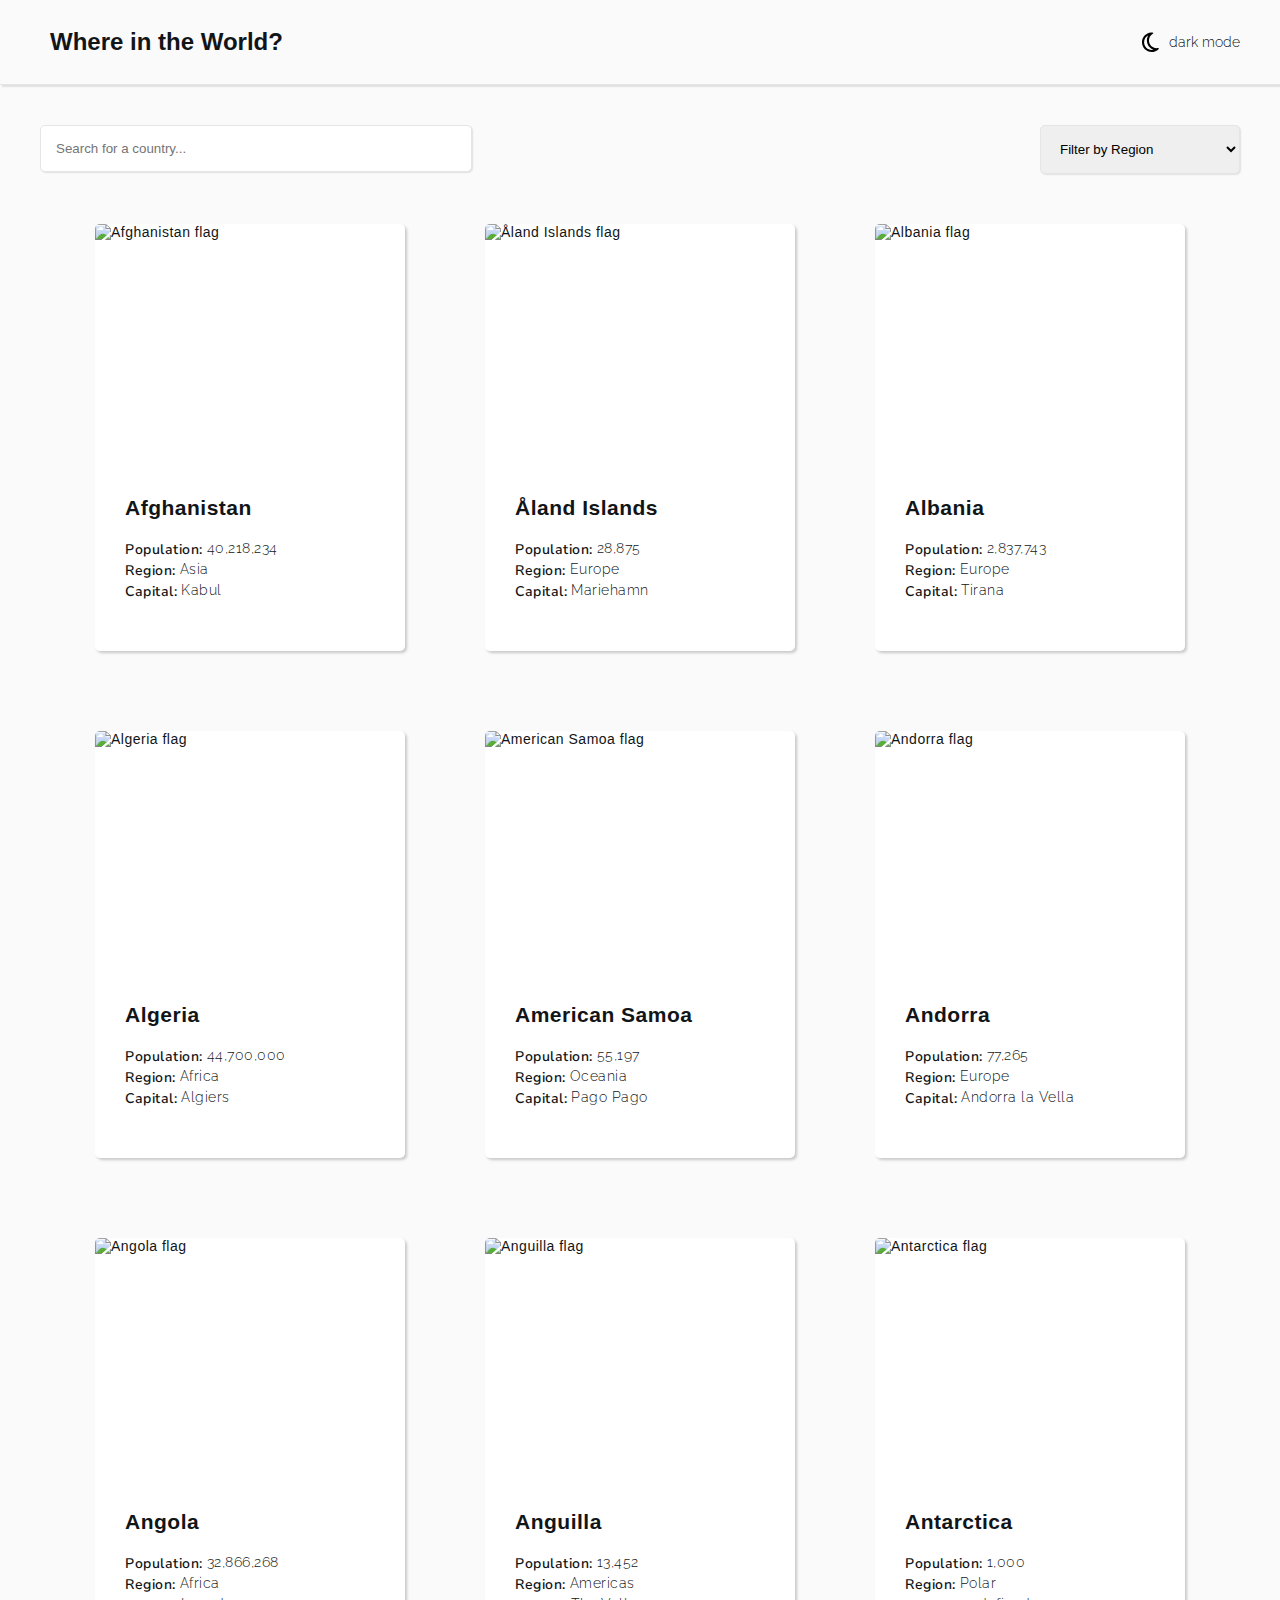
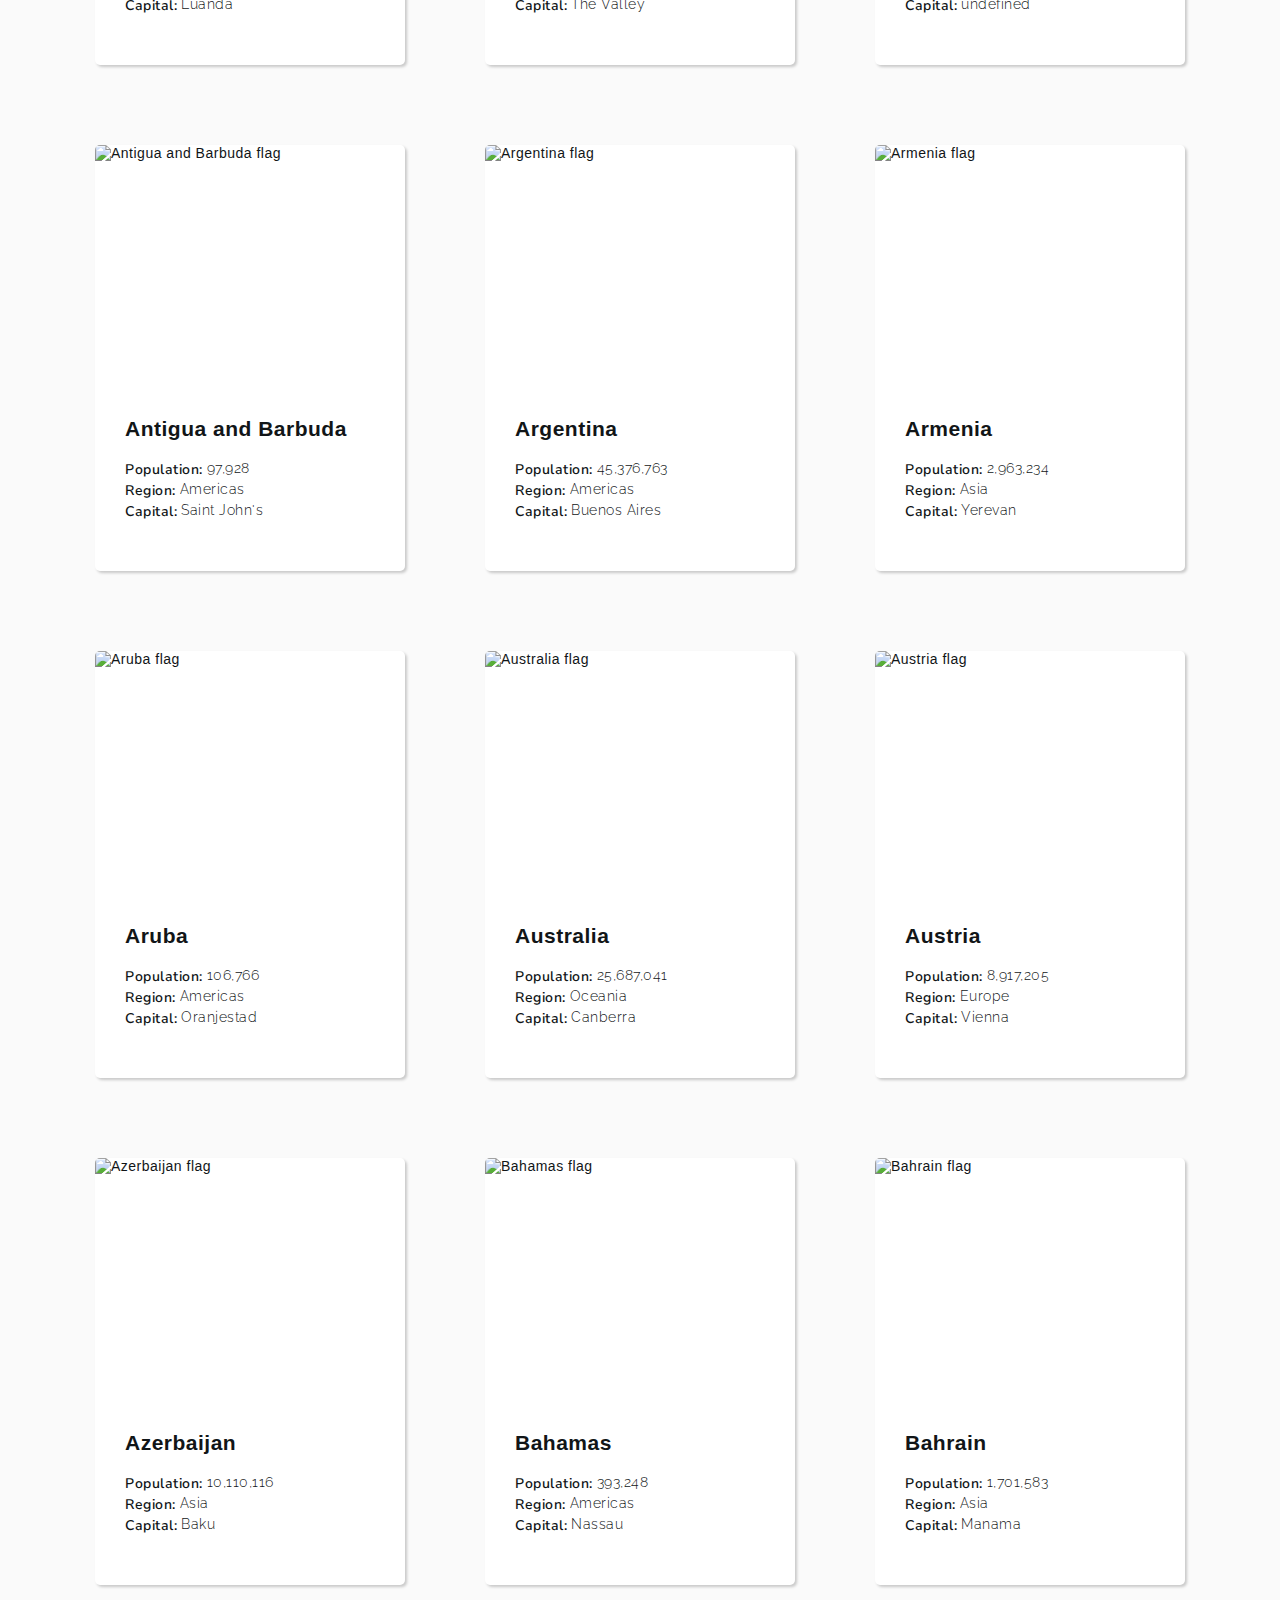
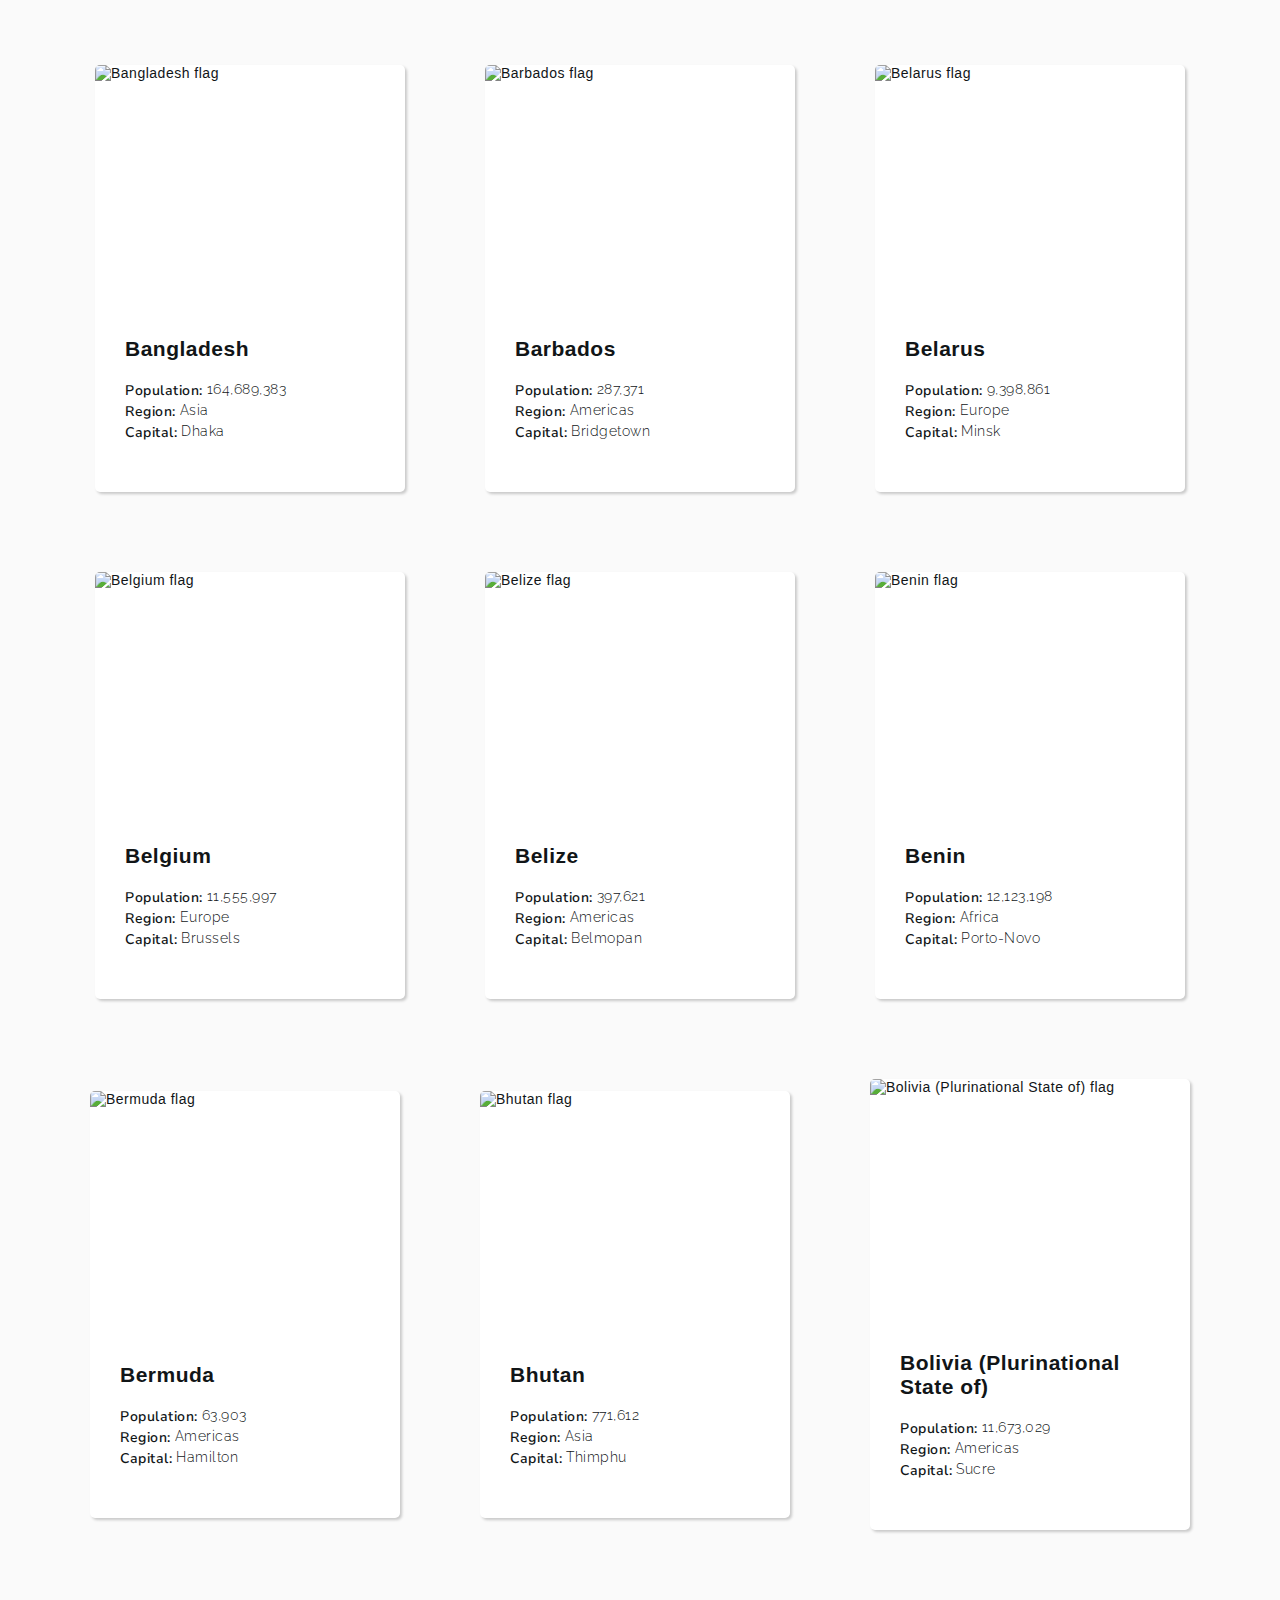
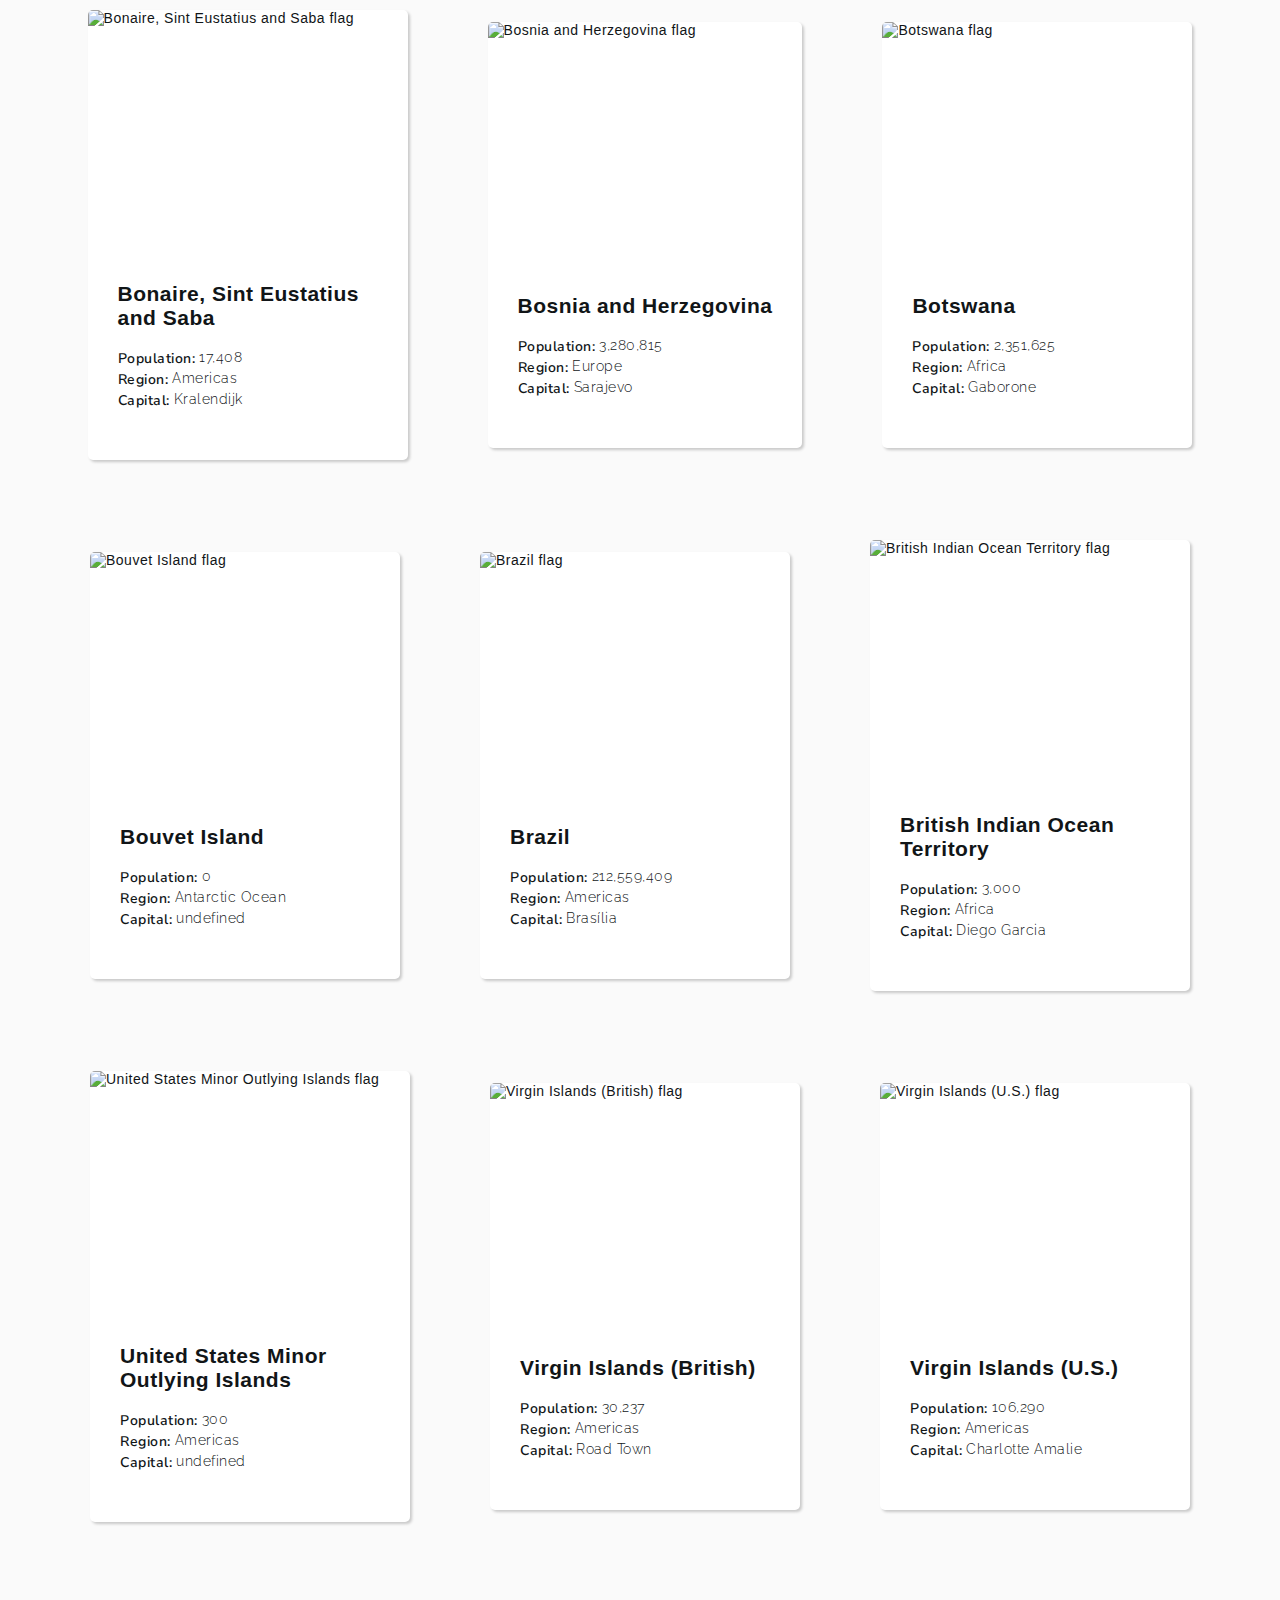
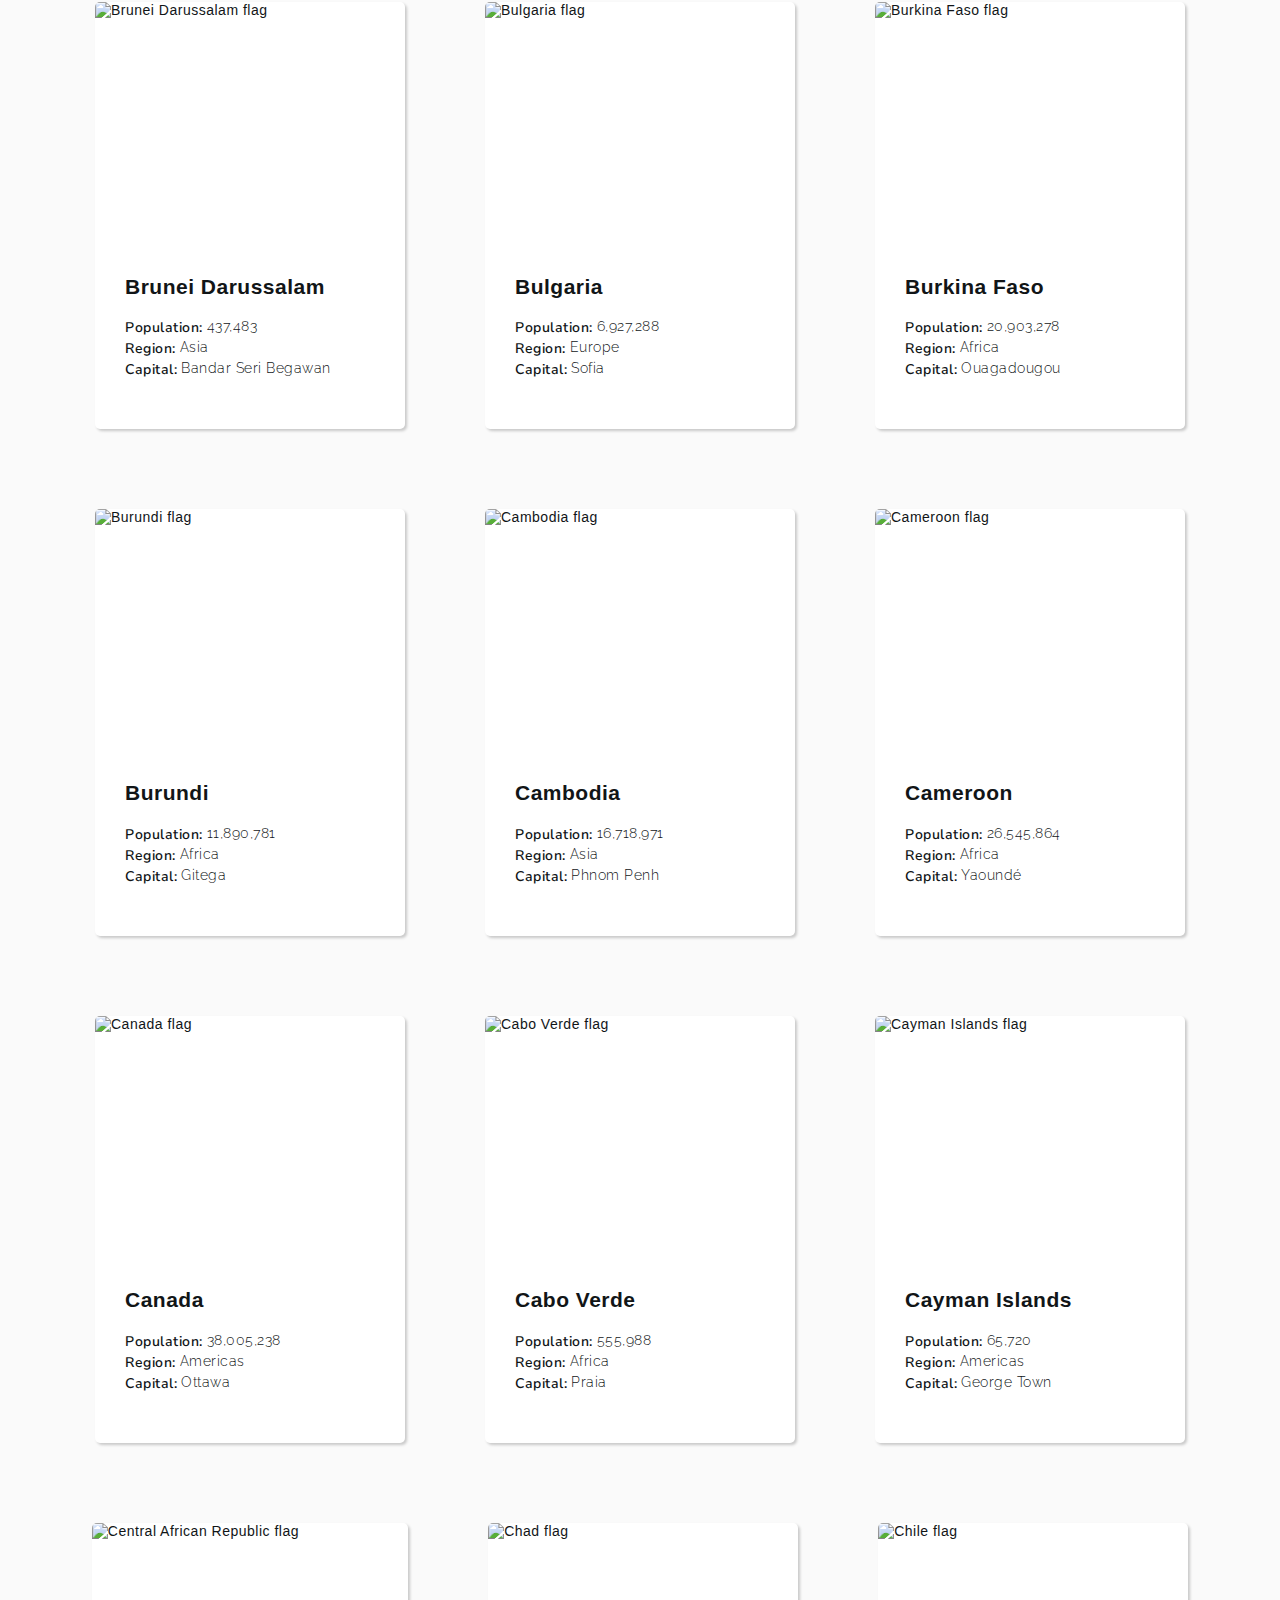
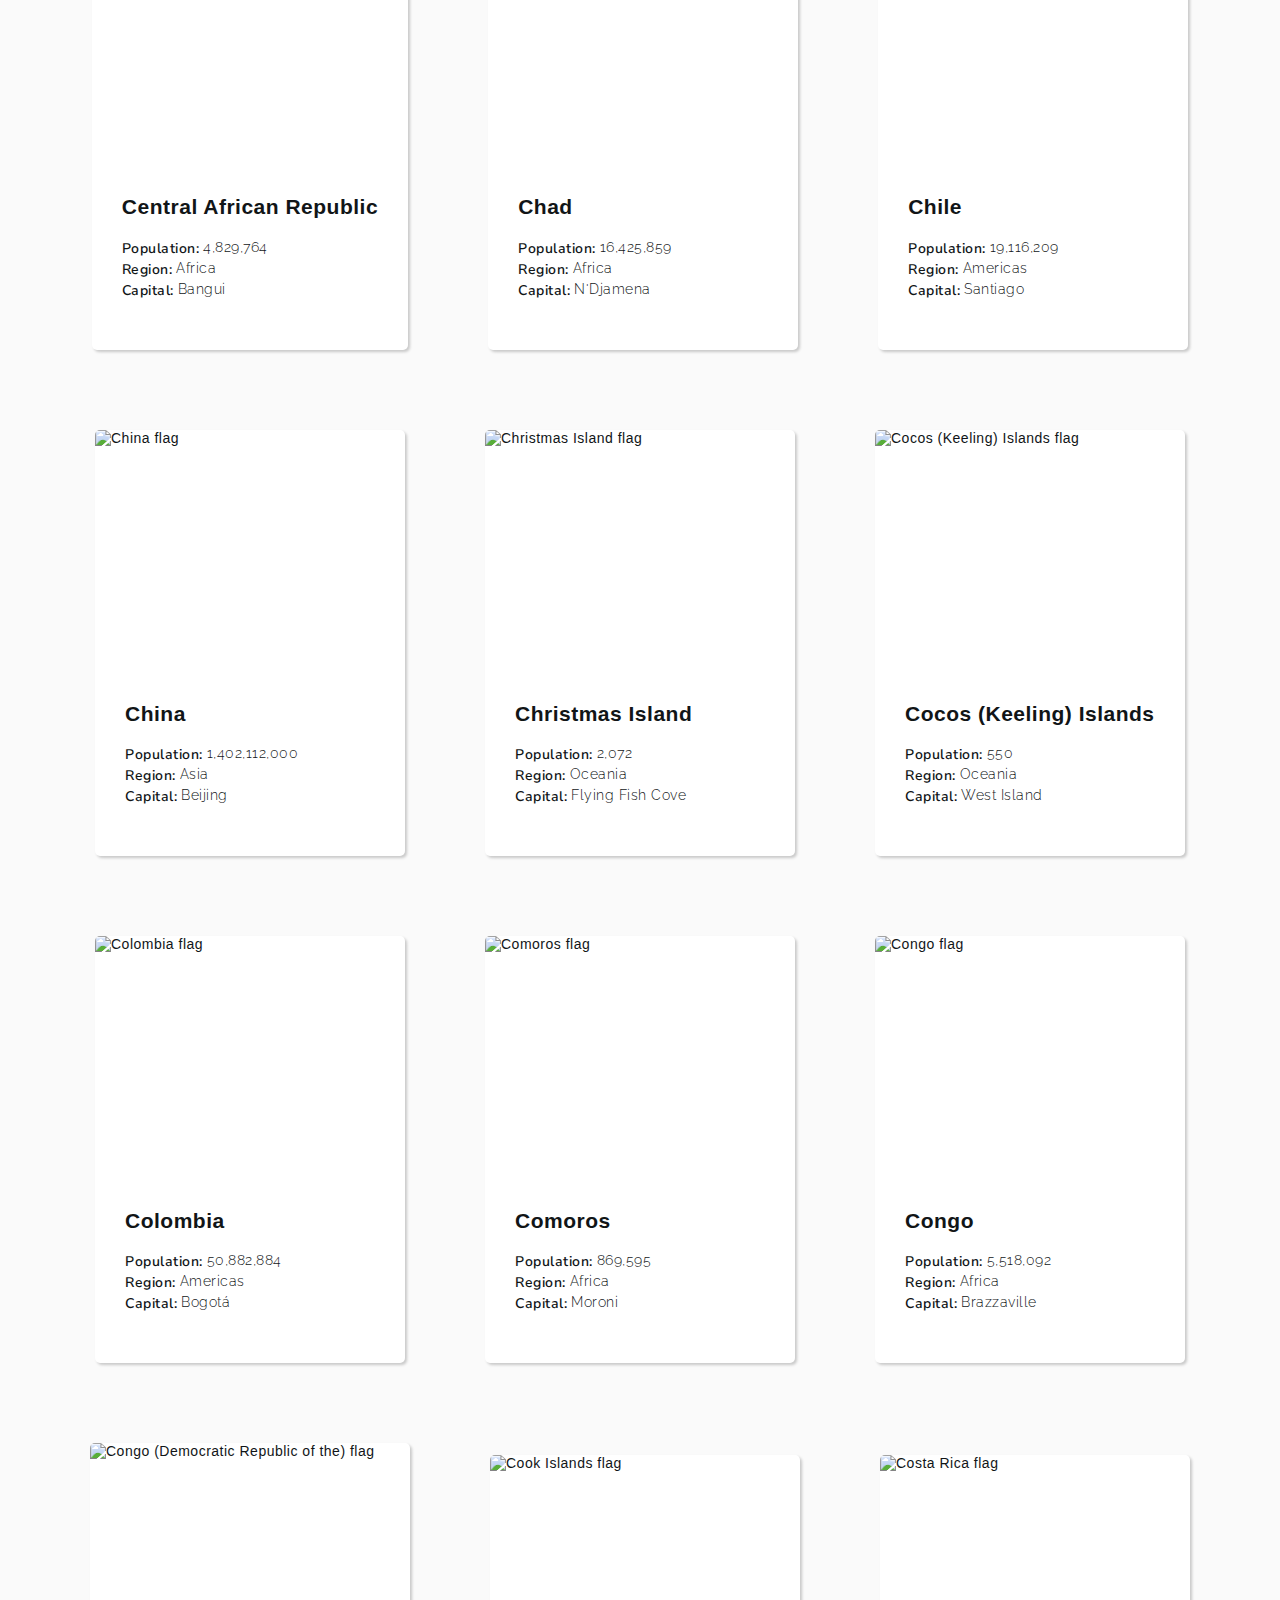
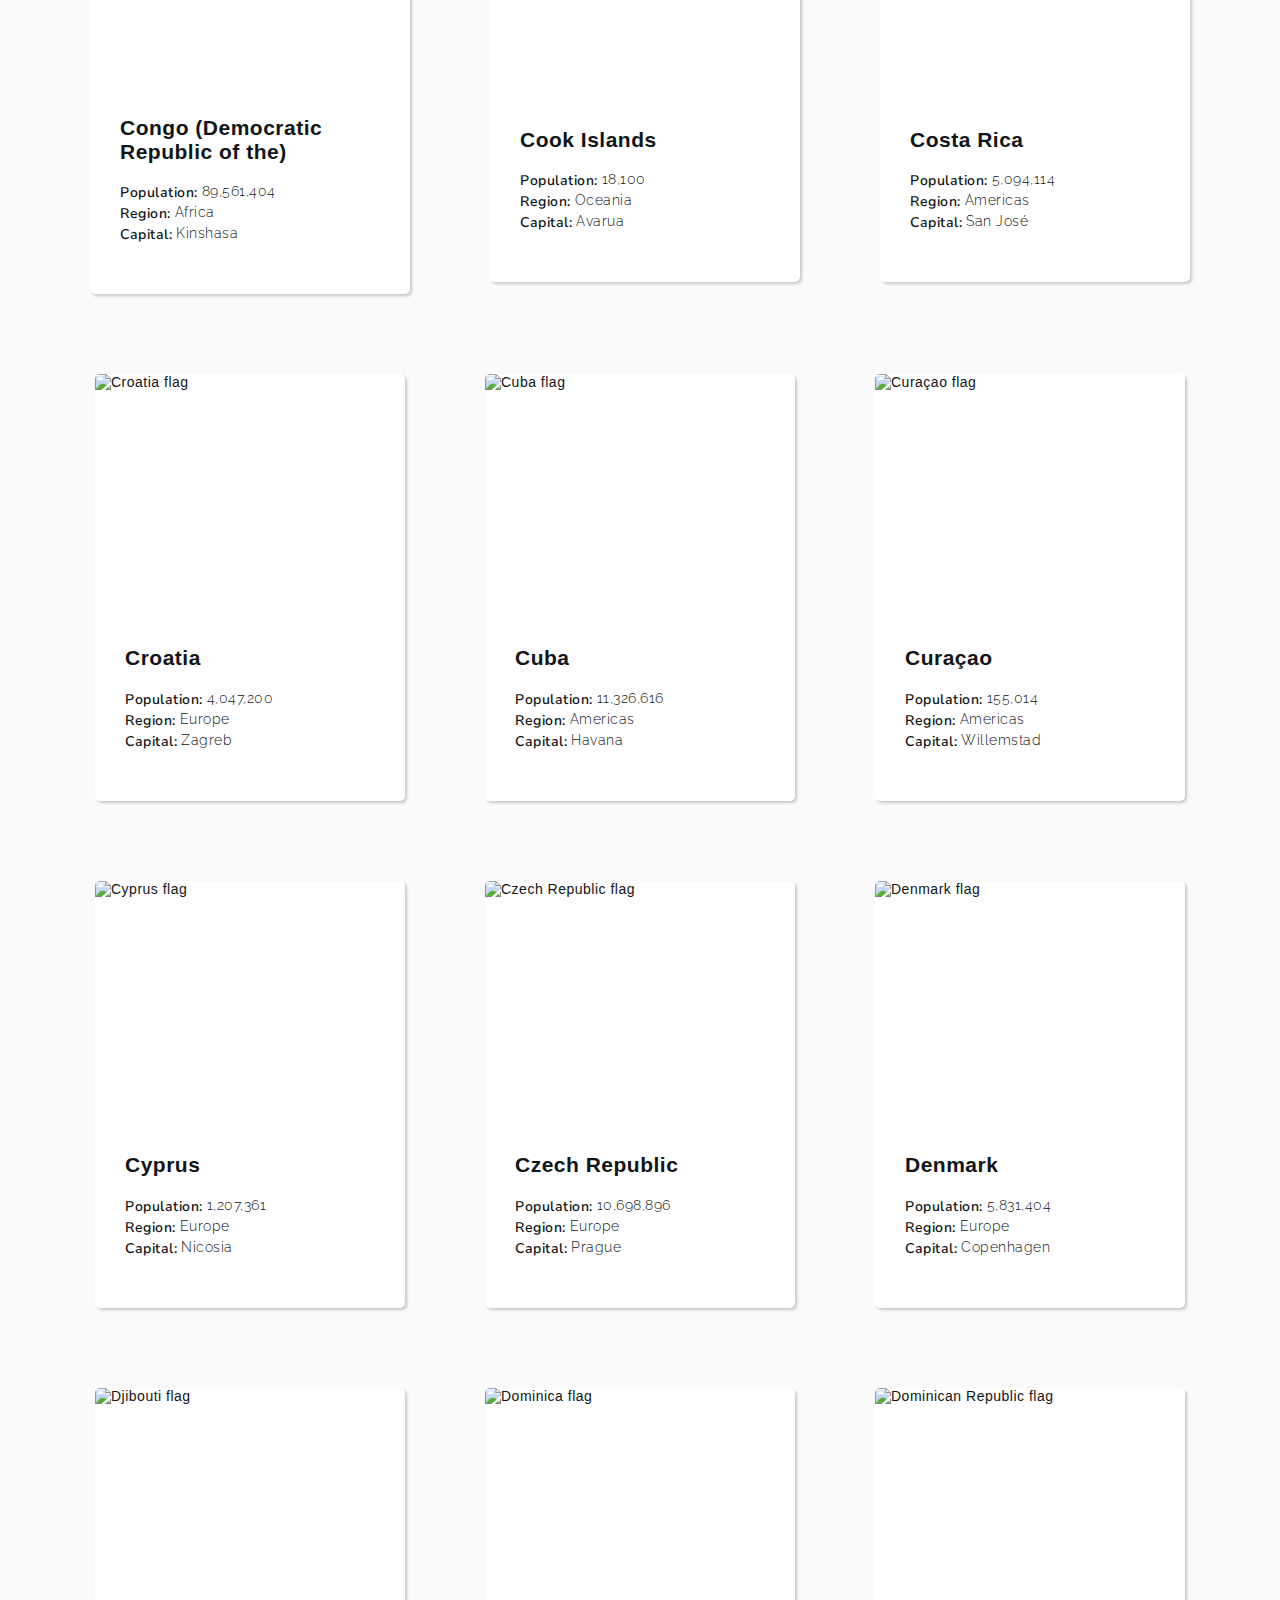
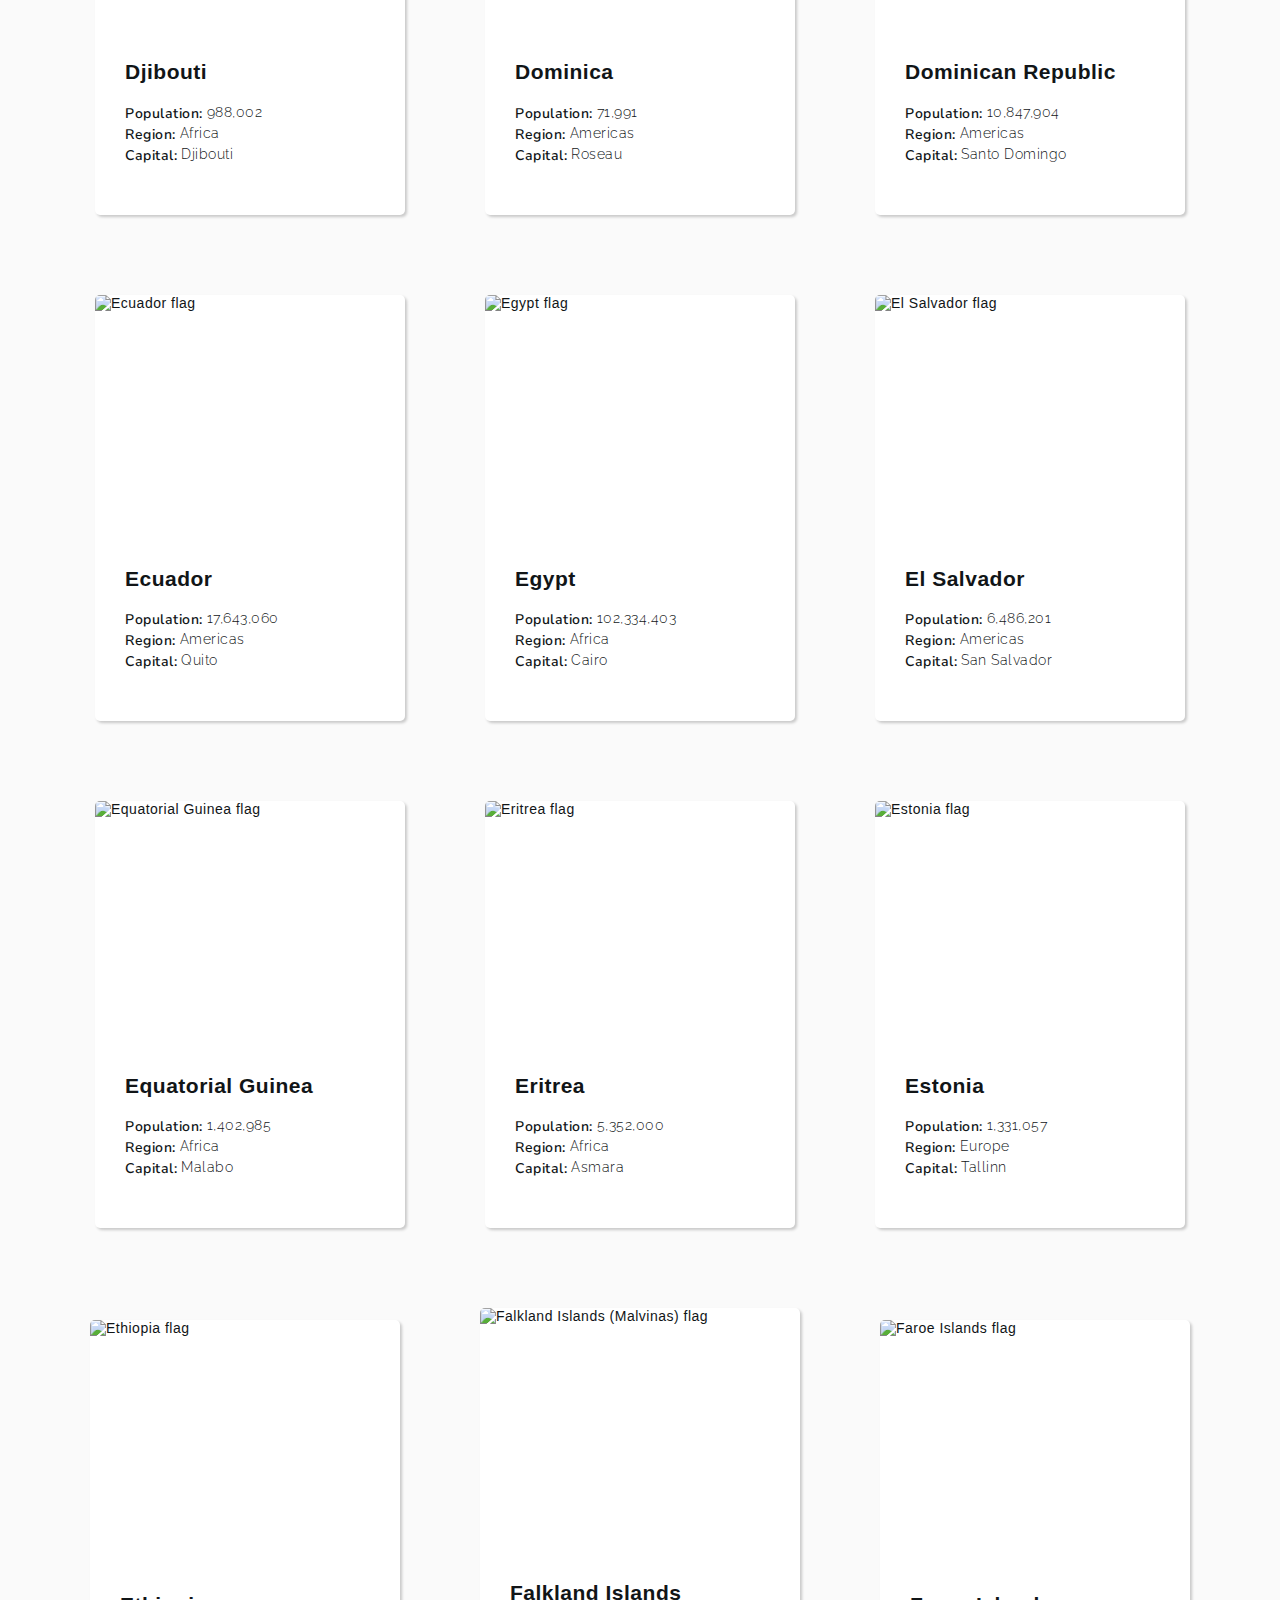
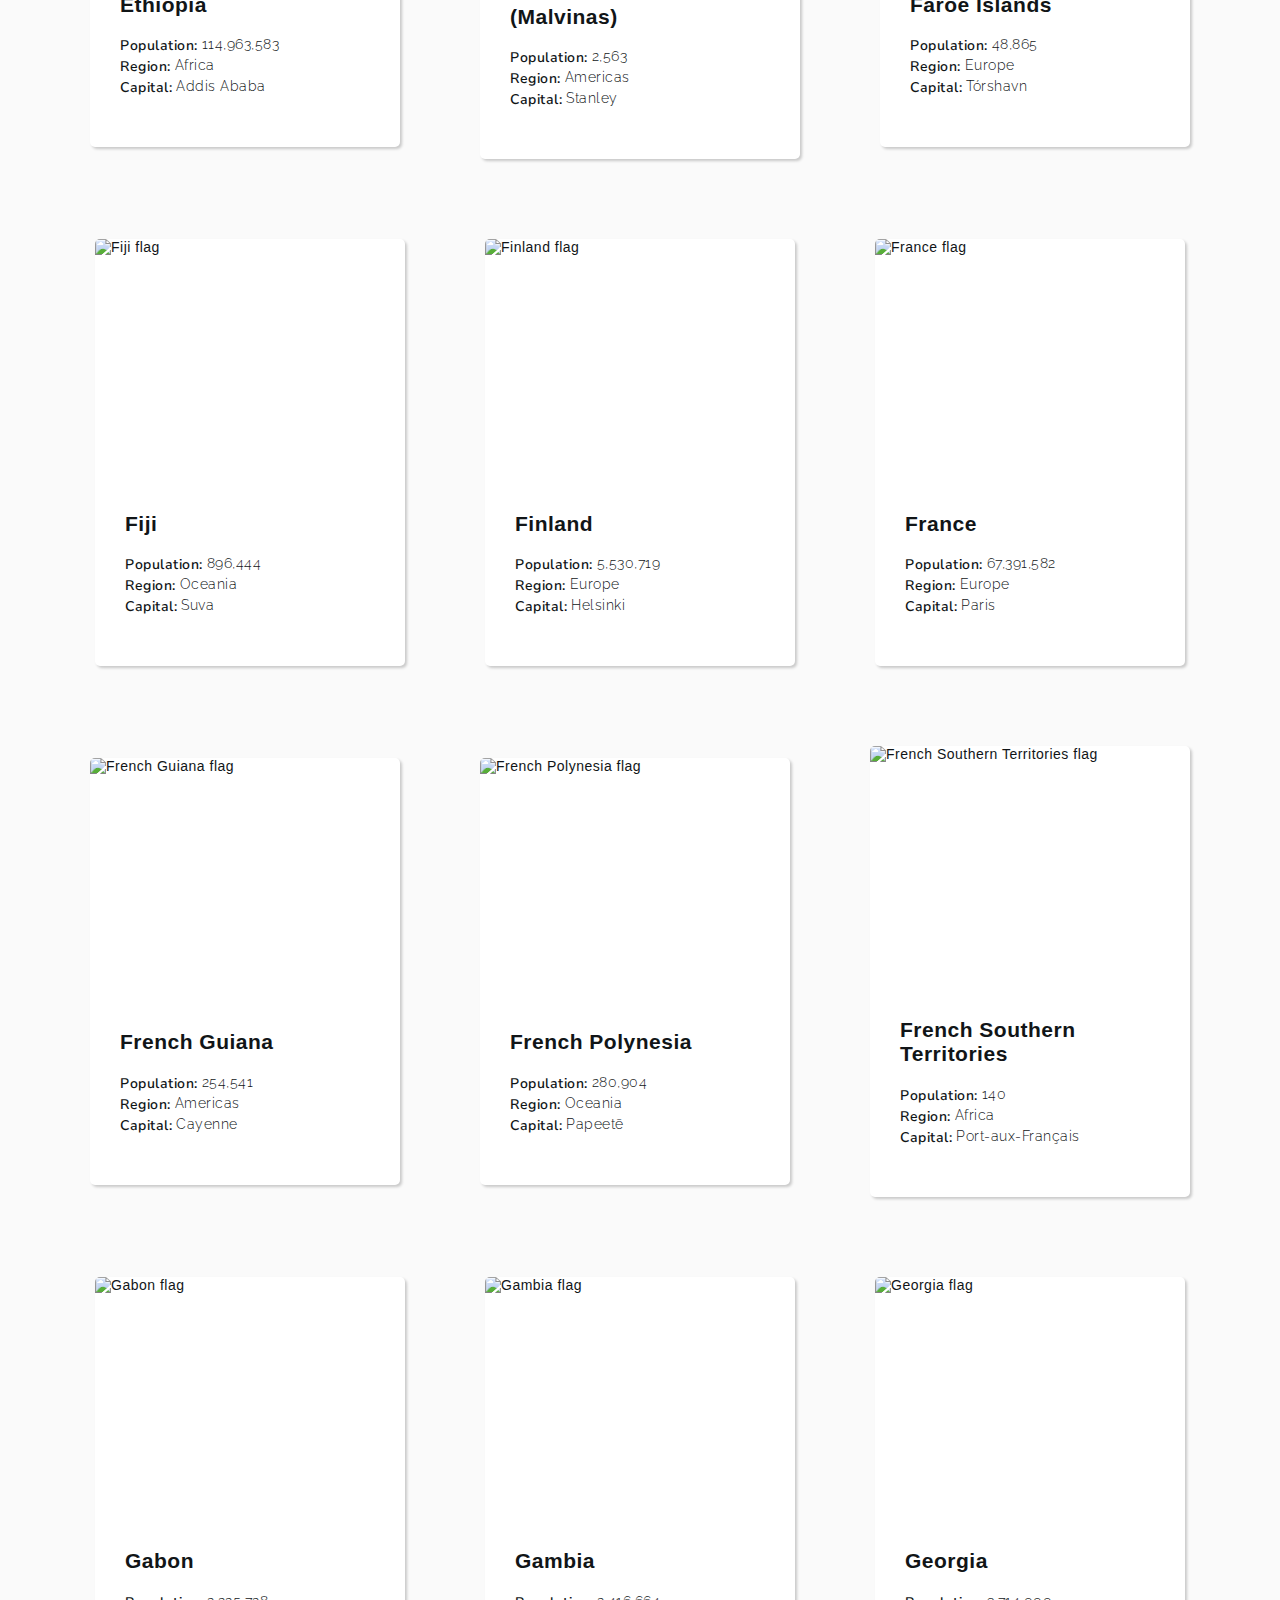
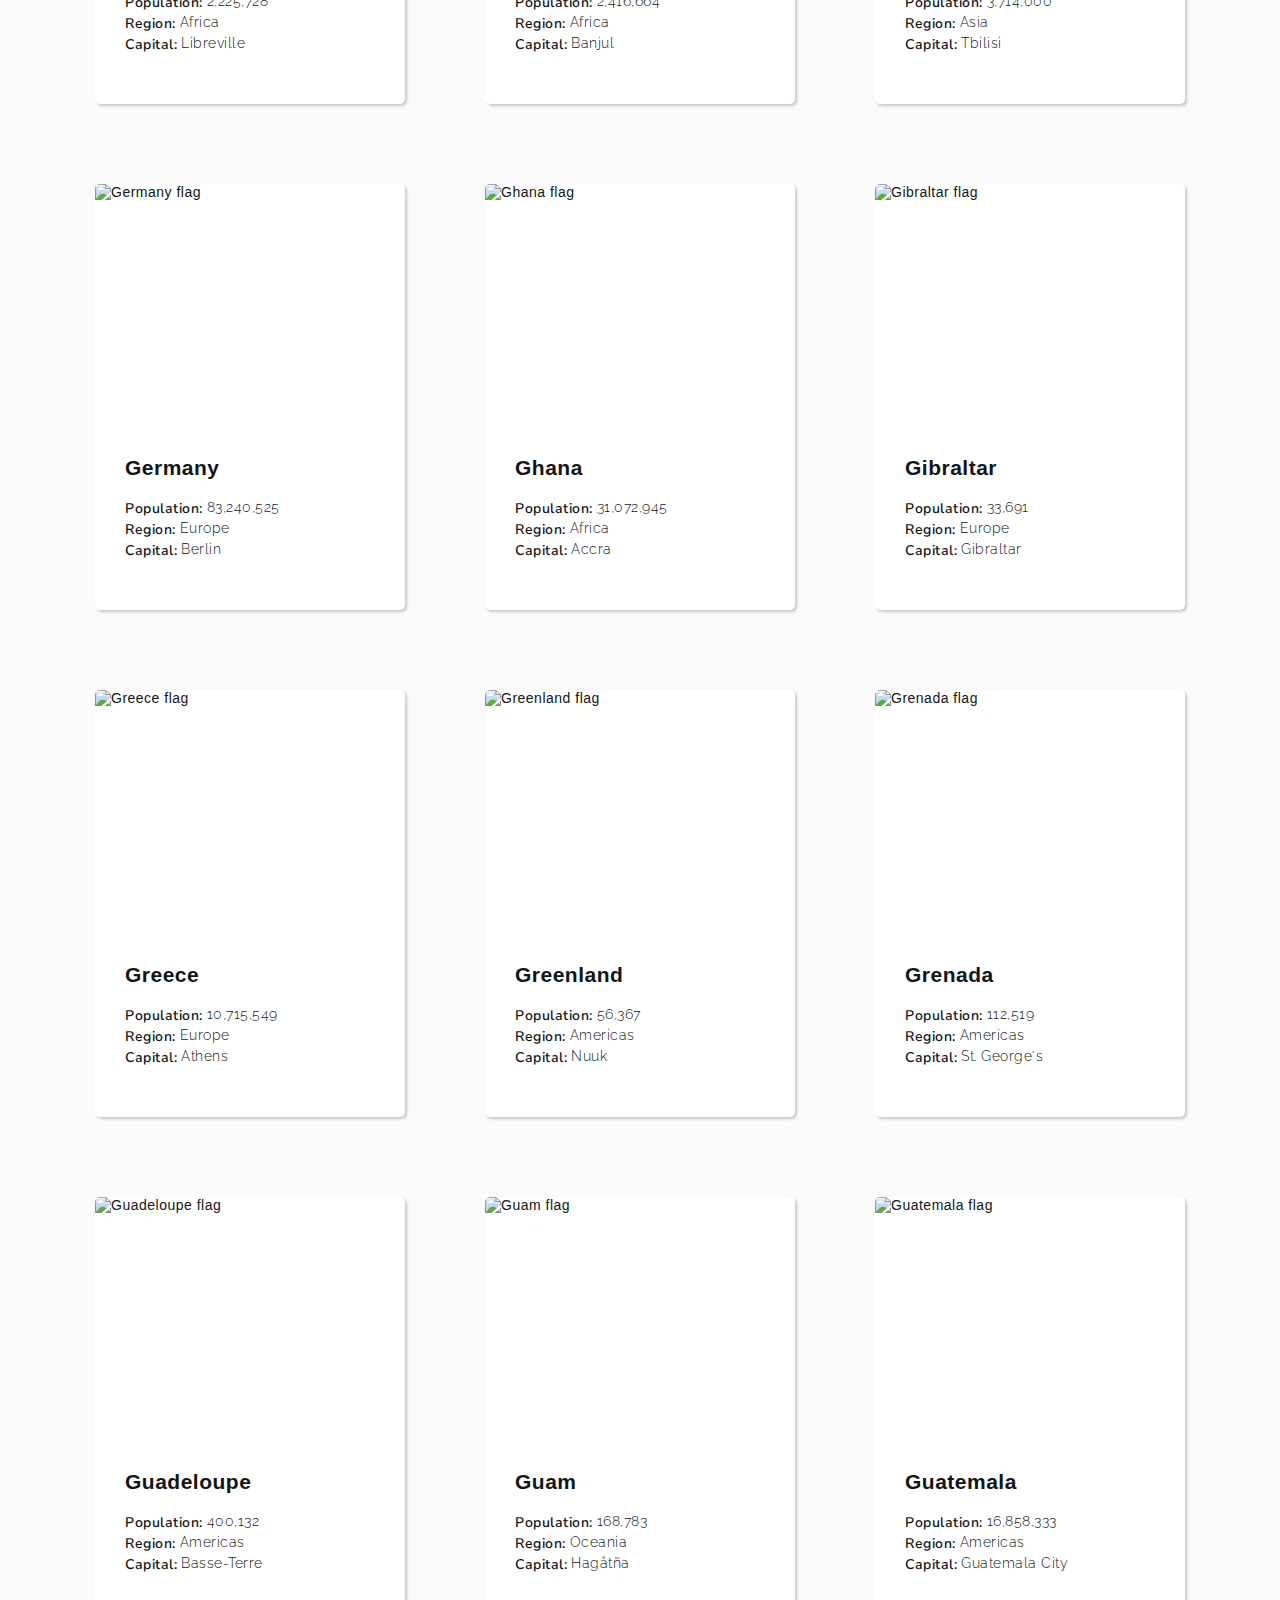
==== commit 86dc15bf: "landing page is almost done. Fixed issues with dark mode today. Tomorrow we start on the 2nd page to" ====
--- a/index.html
+++ b/index.html
@@ -19,27 +19,31 @@
             Where in the World?
         </header>
         <div class="toggle-light-and-dark">
-            <svg xmlns="http://www.w3.org/2000/svg" height="1.6em" viewBox="0 0 384 512">
+            <div class="toggle-dark-mode">
+                <svg xmlns="http://www.w3.org/2000/svg" height="1.6em" viewBox="0 0 384 512">
+                    <path
+                        d="M144.7 98.7c-21 34.1-33.1 74.3-33.1 117.3c0 98 62.8 181.4 150.4 211.7c-12.4 2.8-25.3 4.3-38.6 4.3C126.6 432 48 353.3 48 256c0-68.9 39.4-128.4 96.8-157.3zm62.1-66C91.1 41.2 0 137.9 0 256C0 379.7 100 480 223.5 480c47.8 0 92-15 128.4-40.6c1.9-1.3 3.7-2.7 5.5-4c4.8-3.6 9.4-7.4 13.9-11.4c2.7-2.4 5.3-4.8 7.9-7.3c5-4.9 6.3-12.5 3.1-18.7s-10.1-9.7-17-8.5c-3.7 .6-7.4 1.2-11.1 1.6c-5 .5-10.1 .9-15.3 1c-1.2 0-2.5 0-3.7 0c-.1 0-.2 0-.3 0c-96.8-.2-175.2-78.9-175.2-176c0-54.8 24.9-103.7 64.1-136c1-.9 2.1-1.7 3.2-2.6c4-3.2 8.2-6.2 12.5-9c3.1-2 6.3-4 9.6-5.8c6.1-3.5 9.2-10.5 7.7-17.3s-7.3-11.9-14.3-12.5c-3.6-.3-7.1-.5-10.7-.6c-2.7-.1-5.5-.1-8.2-.1c-3.3 0-6.5 .1-9.8 .2c-2.3 .1-4.6 .2-6.9 .4z" />
+                </svg>
+                <p class="dark-light-margin">dark mode</p>
+            </div>
+           <div class="toggle-light-mode">
+            <svg xmlns="http://www.w3.org/2000/svg" fill="#FFFFFF" height="1.6em" viewBox="0 0 512 512">
                 <path
-                    d="M144.7 98.7c-21 34.1-33.1 74.3-33.1 117.3c0 98 62.8 181.4 150.4 211.7c-12.4 2.8-25.3 4.3-38.6 4.3C126.6 432 48 353.3 48 256c0-68.9 39.4-128.4 96.8-157.3zm62.1-66C91.1 41.2 0 137.9 0 256C0 379.7 100 480 223.5 480c47.8 0 92-15 128.4-40.6c1.9-1.3 3.7-2.7 5.5-4c4.8-3.6 9.4-7.4 13.9-11.4c2.7-2.4 5.3-4.8 7.9-7.3c5-4.9 6.3-12.5 3.1-18.7s-10.1-9.7-17-8.5c-3.7 .6-7.4 1.2-11.1 1.6c-5 .5-10.1 .9-15.3 1c-1.2 0-2.5 0-3.7 0c-.1 0-.2 0-.3 0c-96.8-.2-175.2-78.9-175.2-176c0-54.8 24.9-103.7 64.1-136c1-.9 2.1-1.7 3.2-2.6c4-3.2 8.2-6.2 12.5-9c3.1-2 6.3-4 9.6-5.8c6.1-3.5 9.2-10.5 7.7-17.3s-7.3-11.9-14.3-12.5c-3.6-.3-7.1-.5-10.7-.6c-2.7-.1-5.5-.1-8.2-.1c-3.3 0-6.5 .1-9.8 .2c-2.3 .1-4.6 .2-6.9 .4z" />
+                    d="M375.7 19.7c-1.5-8-6.9-14.7-14.4-17.8s-16.1-2.2-22.8 2.4L256 61.1 173.5 4.2c-6.7-4.6-15.3-5.5-22.8-2.4s-12.9 9.8-14.4 17.8l-18.1 98.5L19.7 136.3c-8 1.5-14.7 6.9-17.8 14.4s-2.2 16.1 2.4 22.8L61.1 256 4.2 338.5c-4.6 6.7-5.5 15.3-2.4 22.8s9.8 13 17.8 14.4l98.5 18.1 18.1 98.5c1.5 8 6.9 14.7 14.4 17.8s16.1 2.2 22.8-2.4L256 450.9l82.5 56.9c6.7 4.6 15.3 5.5 22.8 2.4s12.9-9.8 14.4-17.8l18.1-98.5 98.5-18.1c8-1.5 14.7-6.9 17.8-14.4s2.2-16.1-2.4-22.8L450.9 256l56.9-82.5c4.6-6.7 5.5-15.3 2.4-22.8s-9.8-12.9-17.8-14.4l-98.5-18.1L375.7 19.7zM269.6 110l65.6-45.2 14.4 78.3c1.8 9.8 9.5 17.5 19.3 19.3l78.3 14.4L402 242.4c-5.7 8.2-5.7 19 0 27.2l45.2 65.6-78.3 14.4c-9.8 1.8-17.5 9.5-19.3 19.3l-14.4 78.3L269.6 402c-8.2-5.7-19-5.7-27.2 0l-65.6 45.2-14.4-78.3c-1.8-9.8-9.5-17.5-19.3-19.3L64.8 335.2 110 269.6c5.7-8.2 5.7-19 0-27.2L64.8 176.8l78.3-14.4c9.8-1.8 17.5-9.5 19.3-19.3l14.4-78.3L242.4 110c8.2 5.7 19 5.7 27.2 0zM256 368a112 112 0 1 0 0-224 112 112 0 1 0 0 224zM192 256a64 64 0 1 1 128 0 64 64 0 1 1 -128 0z" />
             </svg>
-            dark mode
-            <!-- light mode
-        <svg xmlns="http://www.w3.org/2000/svg" height="1em" viewBox="0 0 512 512">
-            <path
-                d="M375.7 19.7c-1.5-8-6.9-14.7-14.4-17.8s-16.1-2.2-22.8 2.4L256 61.1 173.5 4.2c-6.7-4.6-15.3-5.5-22.8-2.4s-12.9 9.8-14.4 17.8l-18.1 98.5L19.7 136.3c-8 1.5-14.7 6.9-17.8 14.4s-2.2 16.1 2.4 22.8L61.1 256 4.2 338.5c-4.6 6.7-5.5 15.3-2.4 22.8s9.8 13 17.8 14.4l98.5 18.1 18.1 98.5c1.5 8 6.9 14.7 14.4 17.8s16.1 2.2 22.8-2.4L256 450.9l82.5 56.9c6.7 4.6 15.3 5.5 22.8 2.4s12.9-9.8 14.4-17.8l18.1-98.5 98.5-18.1c8-1.5 14.7-6.9 17.8-14.4s2.2-16.1-2.4-22.8L450.9 256l56.9-82.5c4.6-6.7 5.5-15.3 2.4-22.8s-9.8-12.9-17.8-14.4l-98.5-18.1L375.7 19.7zM269.6 110l65.6-45.2 14.4 78.3c1.8 9.8 9.5 17.5 19.3 19.3l78.3 14.4L402 242.4c-5.7 8.2-5.7 19 0 27.2l45.2 65.6-78.3 14.4c-9.8 1.8-17.5 9.5-19.3 19.3l-14.4 78.3L269.6 402c-8.2-5.7-19-5.7-27.2 0l-65.6 45.2-14.4-78.3c-1.8-9.8-9.5-17.5-19.3-19.3L64.8 335.2 110 269.6c5.7-8.2 5.7-19 0-27.2L64.8 176.8l78.3-14.4c9.8-1.8 17.5-9.5 19.3-19.3l14.4-78.3L242.4 110c8.2 5.7 19 5.7 27.2 0zM256 368a112 112 0 1 0 0-224 112 112 0 1 0 0 224zM192 256a64 64 0 1 1 128 0 64 64 0 1 1 -128 0z" />
-        </svg> -->
+                <p class="dark-light-margin">light mode</p>
+           </div>
         </div>
-
     </nav>
 
     <div class="search-bar">
         <div>
-            <input type="text" id="country-search" placeholder="Search for a country..."
+            <input class="" type="text" id="country-search" placeholder="Search for a country..."
                 aria-label="Search for a country">
             <ul id="recommendation-flags" class="recommendation-flags"></ul>
         </div>
-        <select name="region" id="region">
+        <select class="" aria-placeholder="filter-by-Region" name="region" id="region">
+            <option value="" disabled selected hidden>Filter by Region</option>
             <option value="all">All</option>
             <option value="Africa">Africa</option>
             <option value="Americas">Americas</option>
--- a/styles.css
+++ b/styles.css
@@ -6,6 +6,9 @@
     font-size: 16px;  
     color: hsl(200, 15%, 8%);
     background-color: hsl(0, 0%, 98%);
+}
+span p{
+    margin-left: 4px;
 }
 .navigation-bar{ 
     border-bottom: 1px solid #e5e5e5;
@@ -56,7 +59,7 @@
       }
   }
 
-.search-bar input{
+#country-search{
     width: 400px;
     padding: 15px;
     border: 1px solid #e5e5e5;
@@ -65,7 +68,7 @@
 }
 
 @media screen and (max-width: 475px) {
-    .search-bar input{
+    #country-search{
         width: 250px;
         padding: 15px;
         border: 1px solid #e5e5e5;
@@ -117,6 +120,7 @@
     box-shadow: 2px 2px 3px rgba(0, 0, 0, 0.2);
     border-radius: 5px;
     background-color: white;
+    letter-spacing: .5px;
 }
 
 img {
@@ -142,6 +146,7 @@
     border: 1px solid #e5e5e5;
     border-radius: 5px;
     box-shadow: 1px 1px 1.5px rgba(0, 0, 0, 0.1);
+    color: black;
   }
 ul > li{
     cursor: pointer;
@@ -169,13 +174,52 @@
 
   /* DARK MODE */
 
-
-    .dark-mode {
-        background-color: hsl(207, 26%, 17%);
-        color: hsl(0, 0%, 100%);
-      }
+  .dark-nav-bar{
+    background-color: hsl(209, 23%, 22%);
+    box-shadow: 0px 0px .5px rgba(0, 0, 0, 0.4);
+    border-bottom: hsl(209, 23%, 22%);
+  }
+
+  .dark-mode-search {
+    background-color: hsl(209, 23%, 22%);
+    color: white;
+    border: 1px solid hsl(209, 23%, 22%) !important;
+    box-shadow: 2px 2px 2.5px rgba(0, 0, 0, 0.5);
+}
+    .dark-mode-search::placeholder{
+        color: white;
+    }
+
+
+  .dark-mode {
+    background-color: hsl(207, 26%, 17%);
+    color: hsl(0, 0%, 100%);
+}
+
 
     .dark-mode-elements{
        background-color: hsl(209, 23%, 22%);
        color: hsl(0, 0%, 100%);
     }
+
+    .toggle-light-mode{
+        display: none;
+        justify-content: center;
+        align-items: center;
+        cursor: pointer;
+
+    }
+    .toggle-dark-mode{
+        display: flex;
+        justify-content: center;
+        align-items: center;
+        cursor: pointer;
+    }
+
+    .hidden {
+        display: none;
+    }
+
+    .dark-light-margin{
+        margin-left: 10px;
+    }
